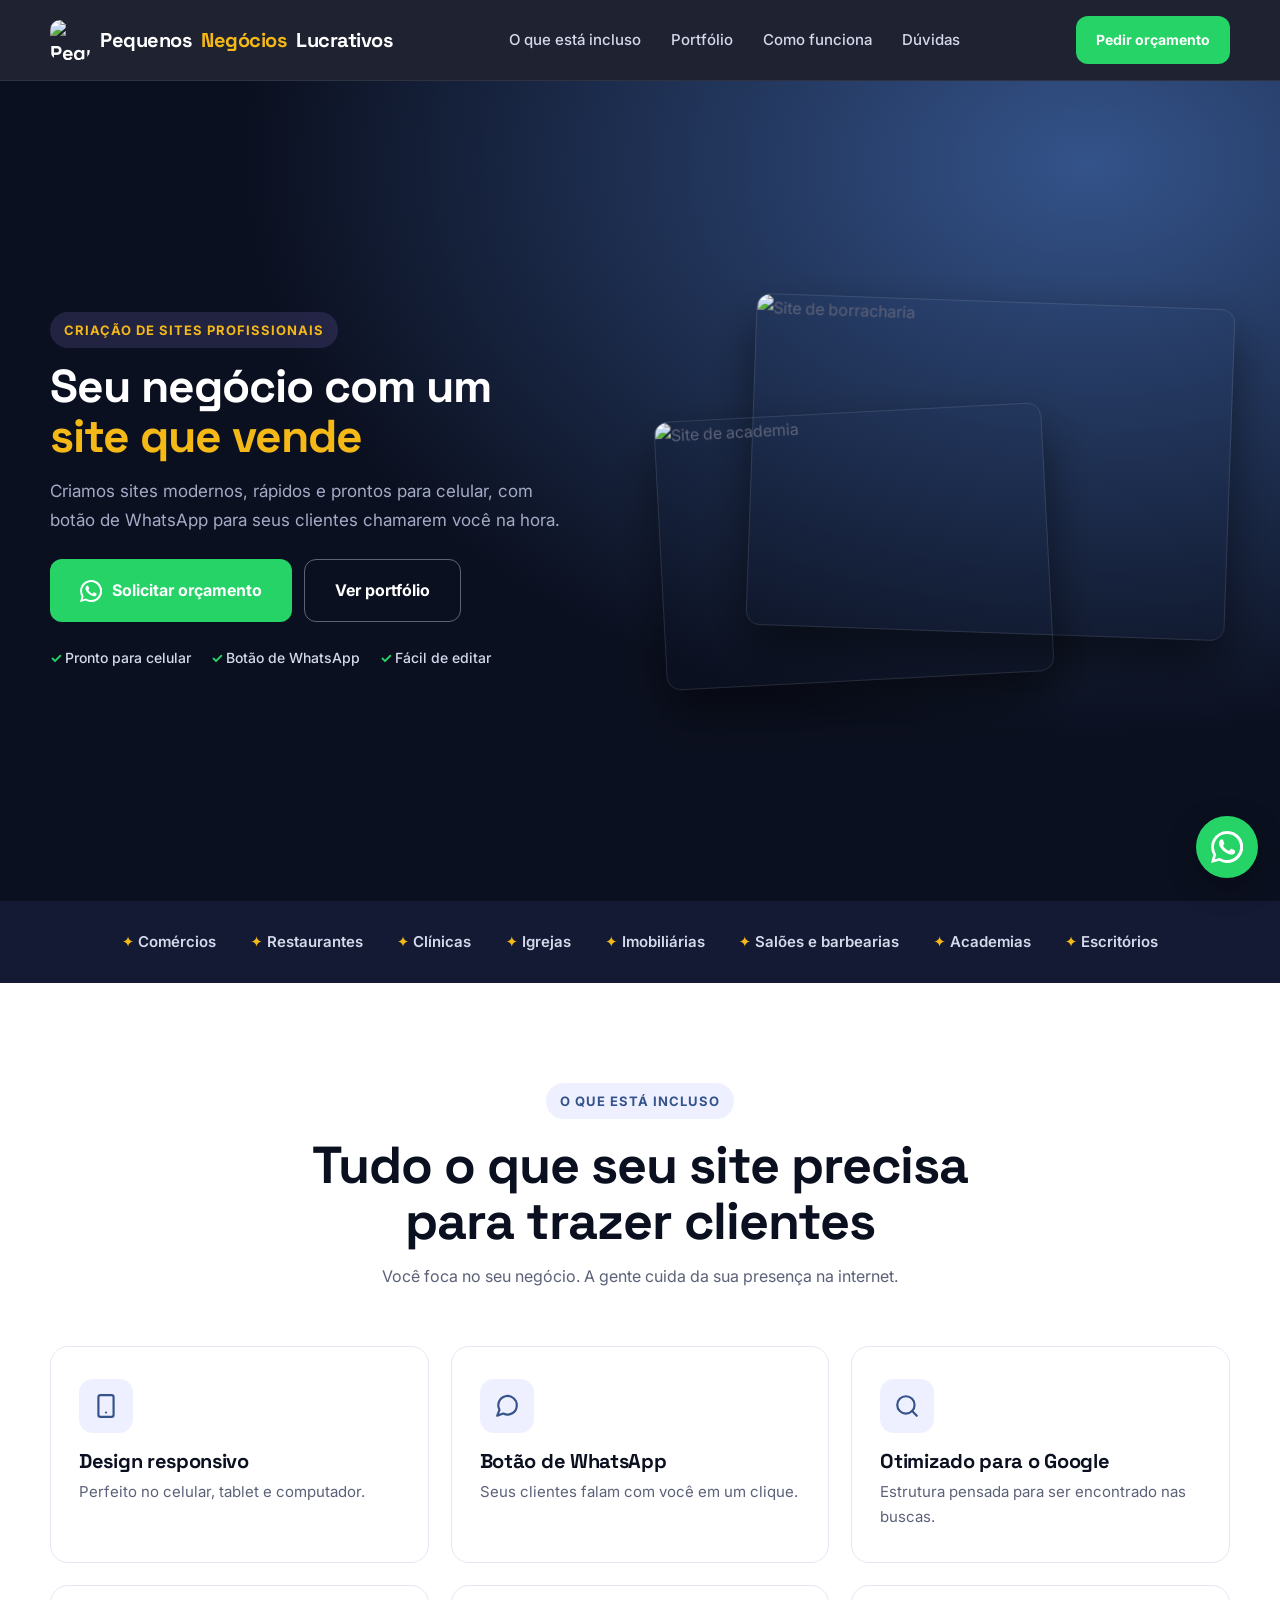
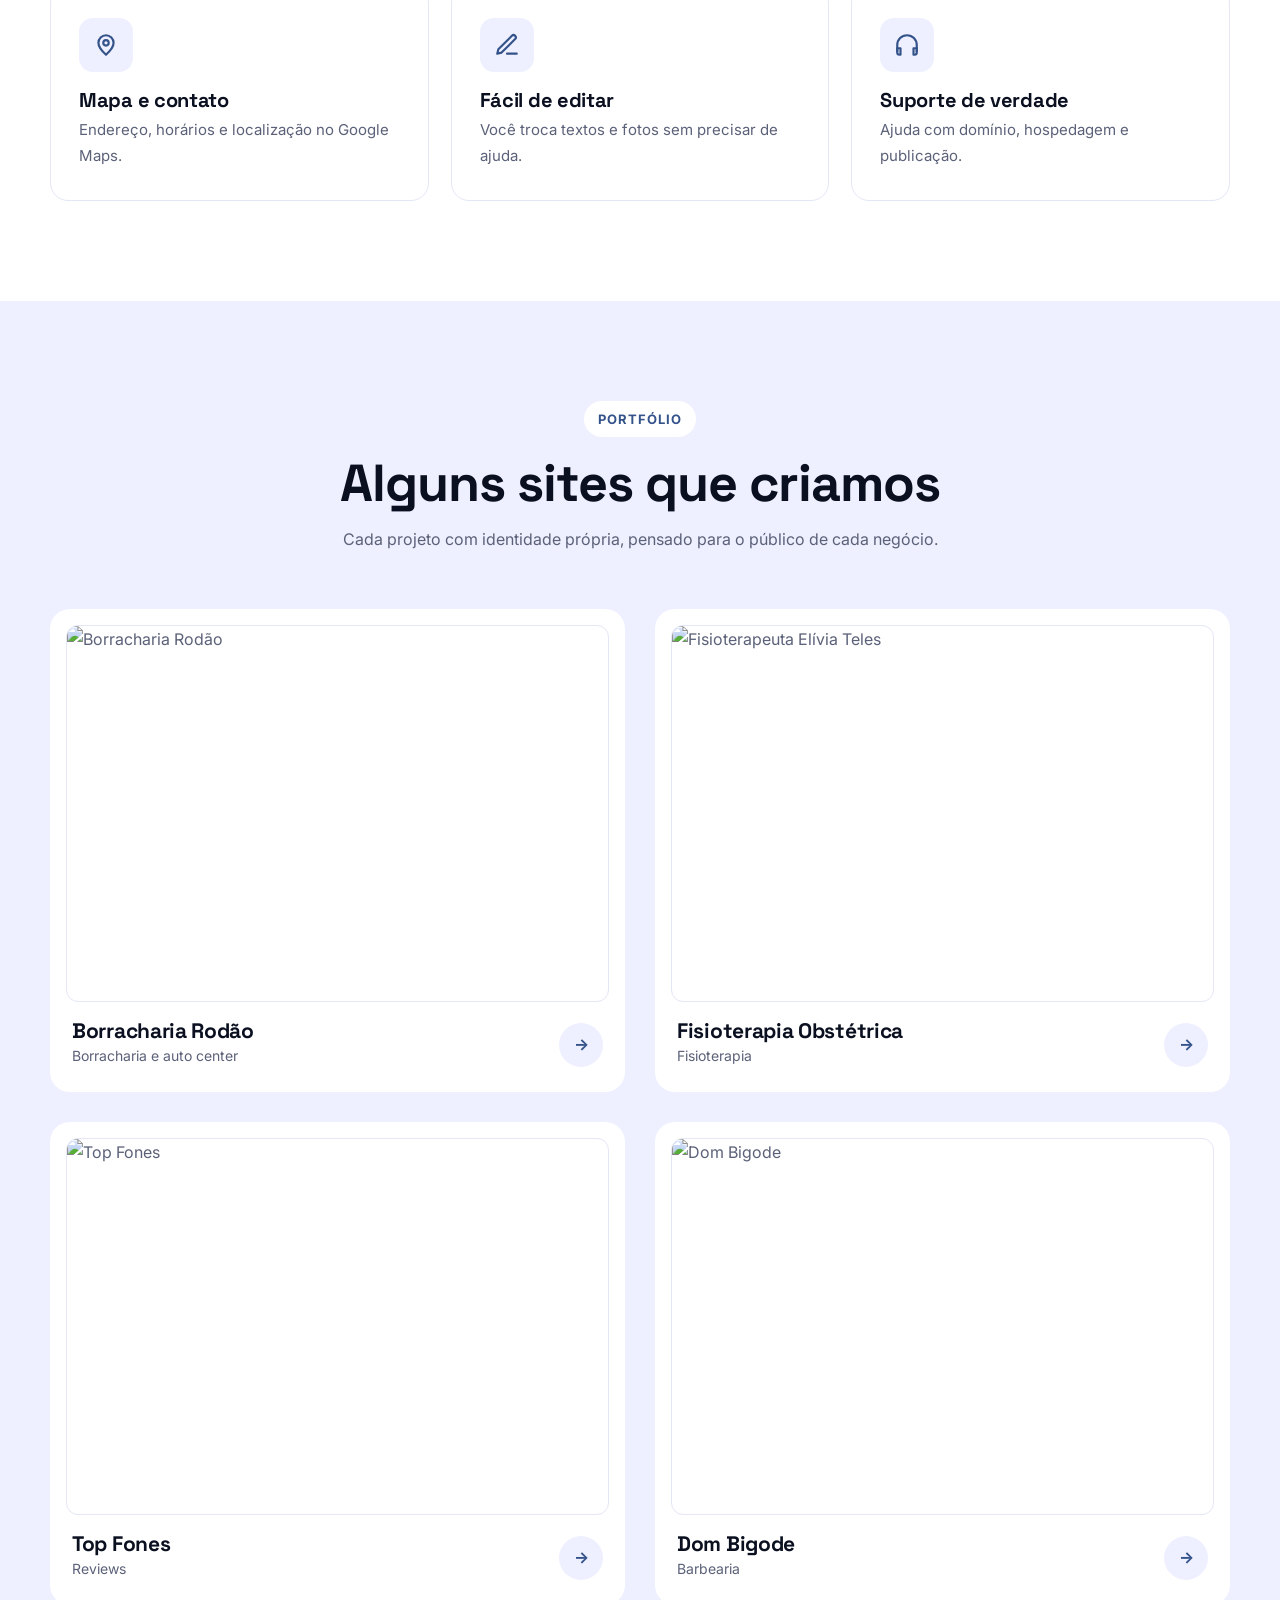
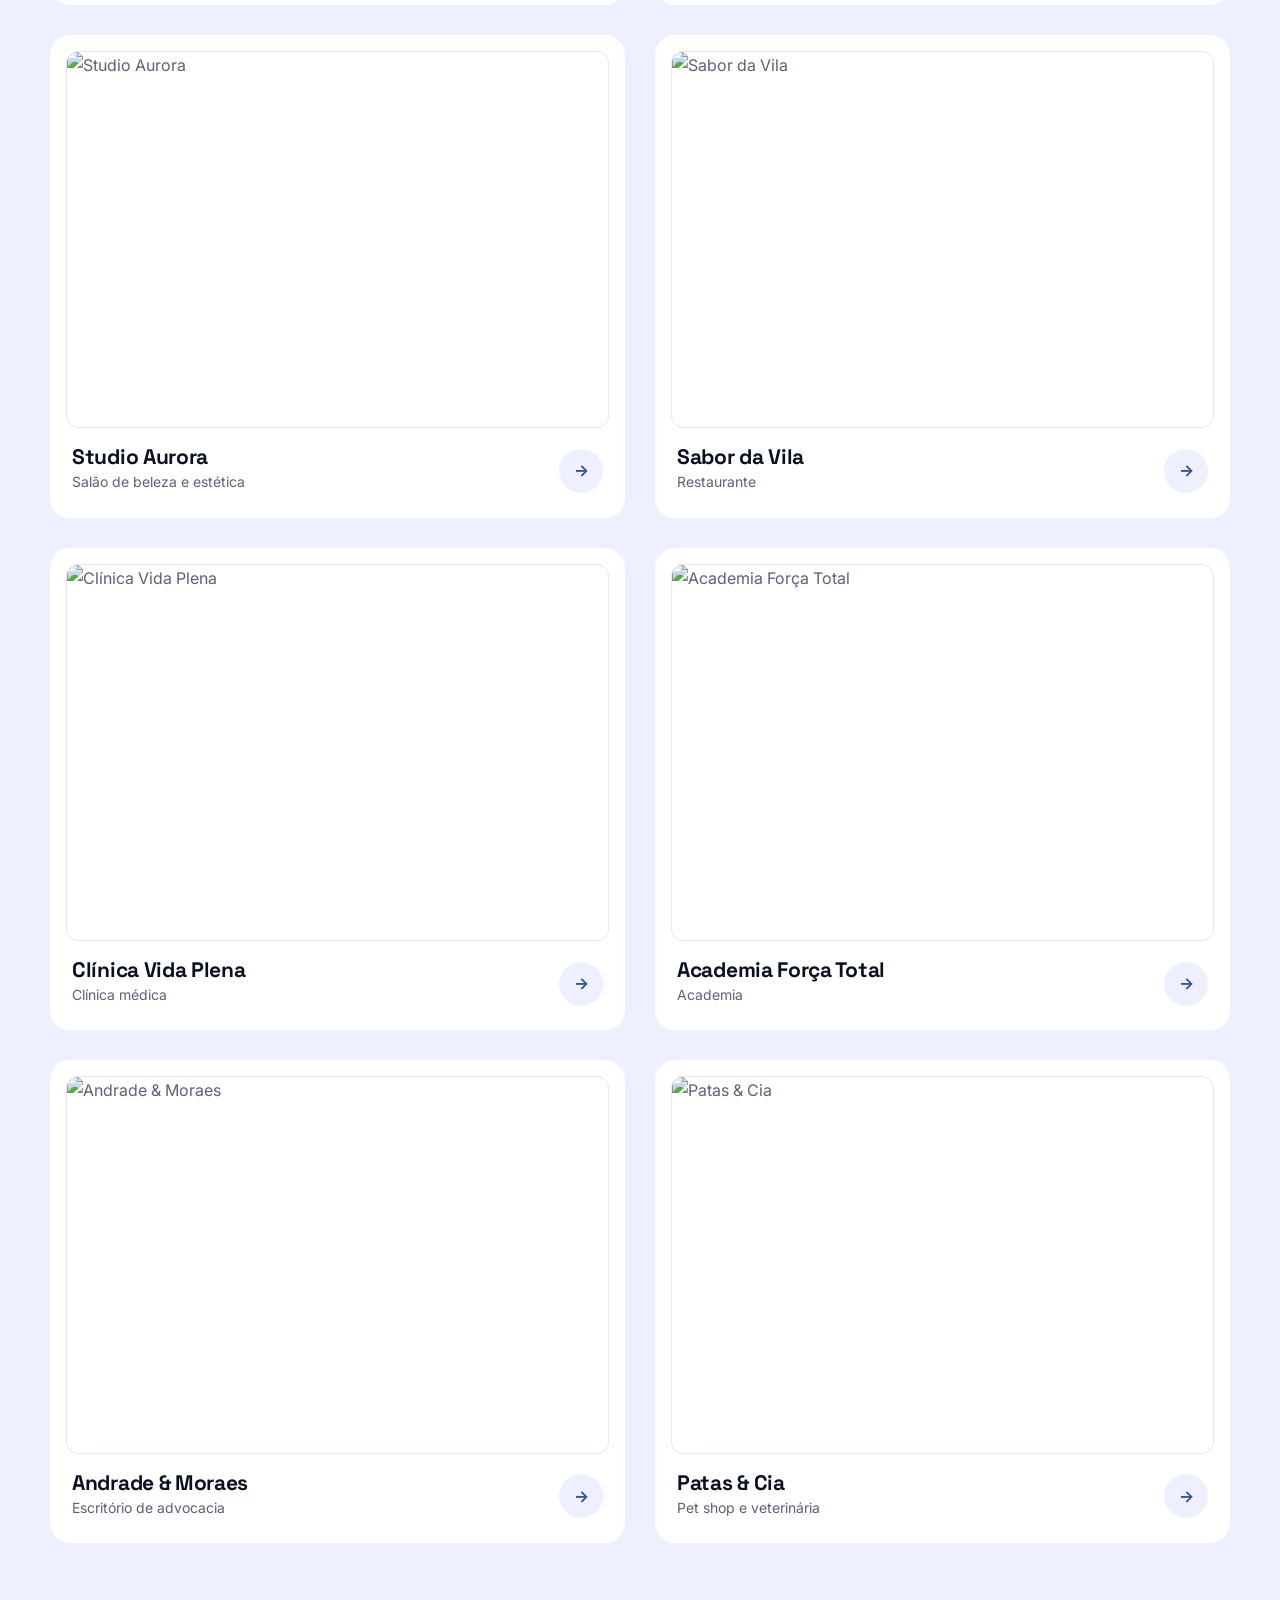
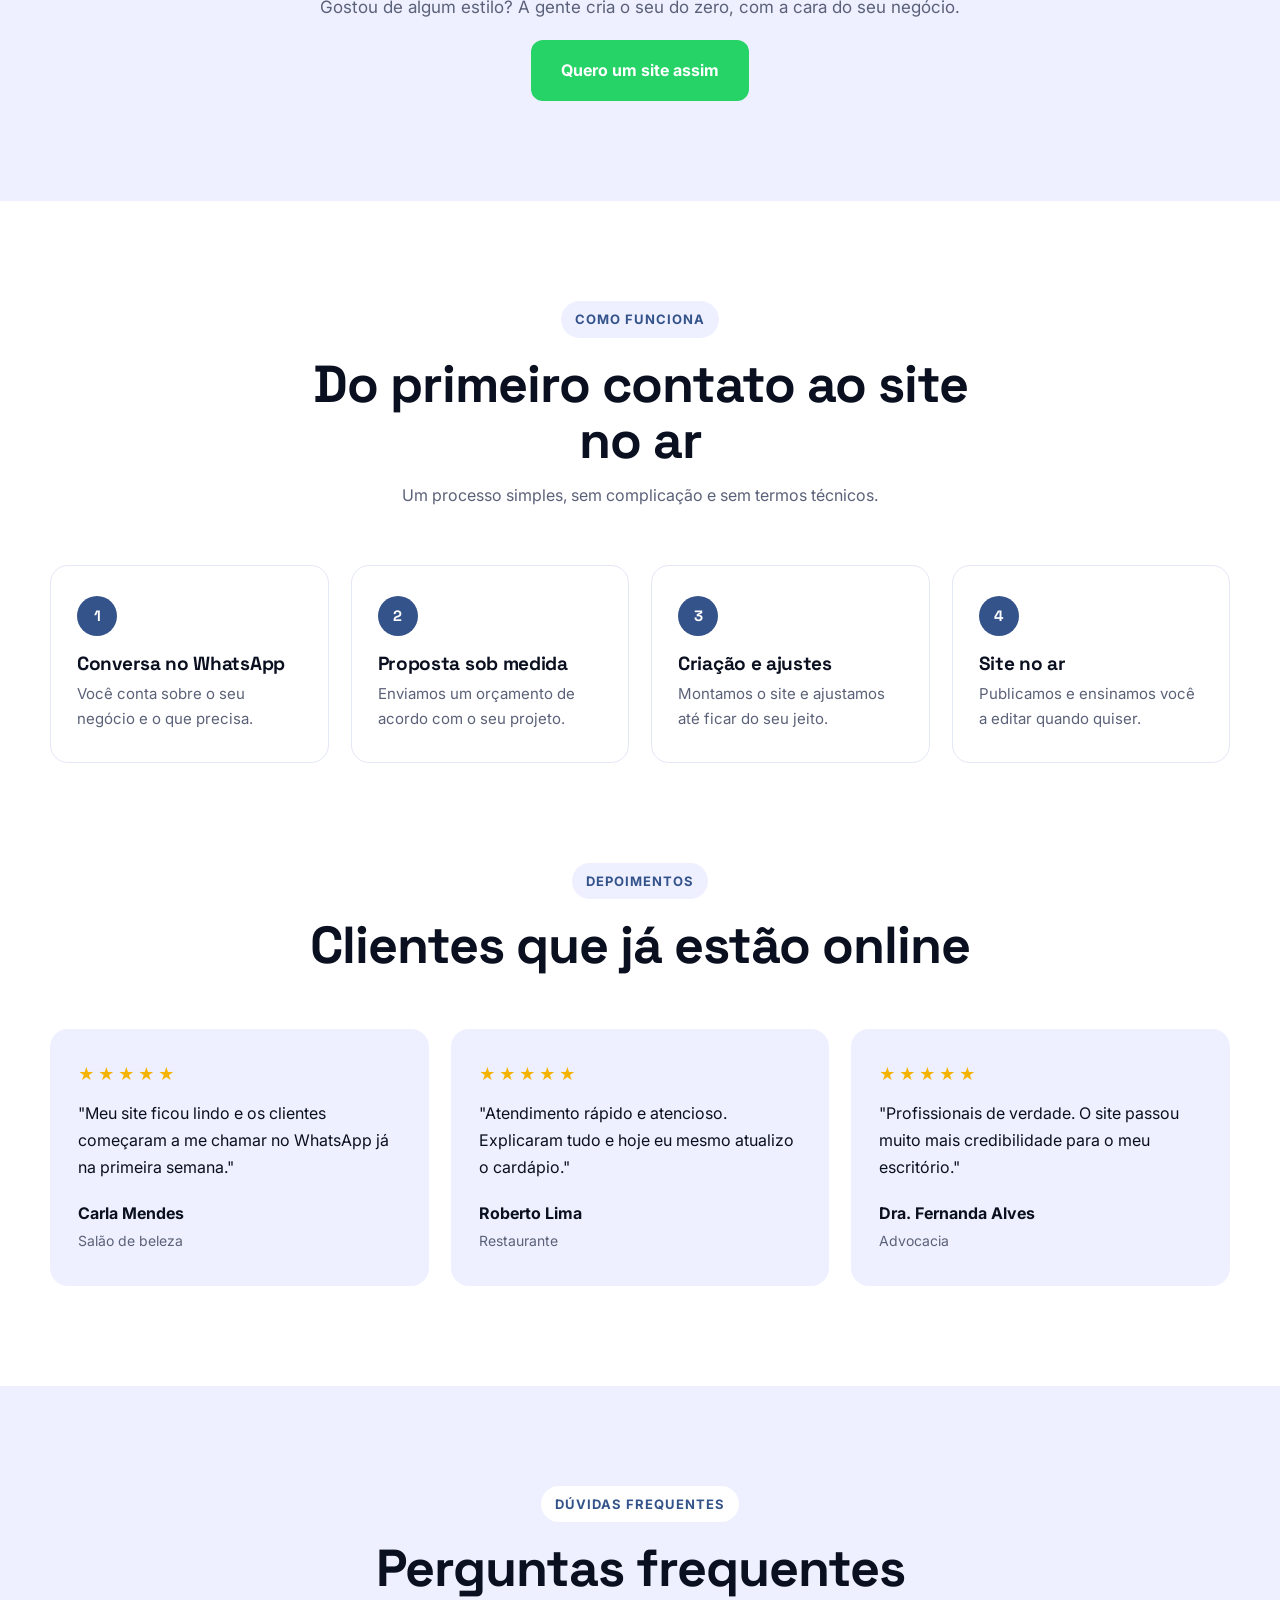
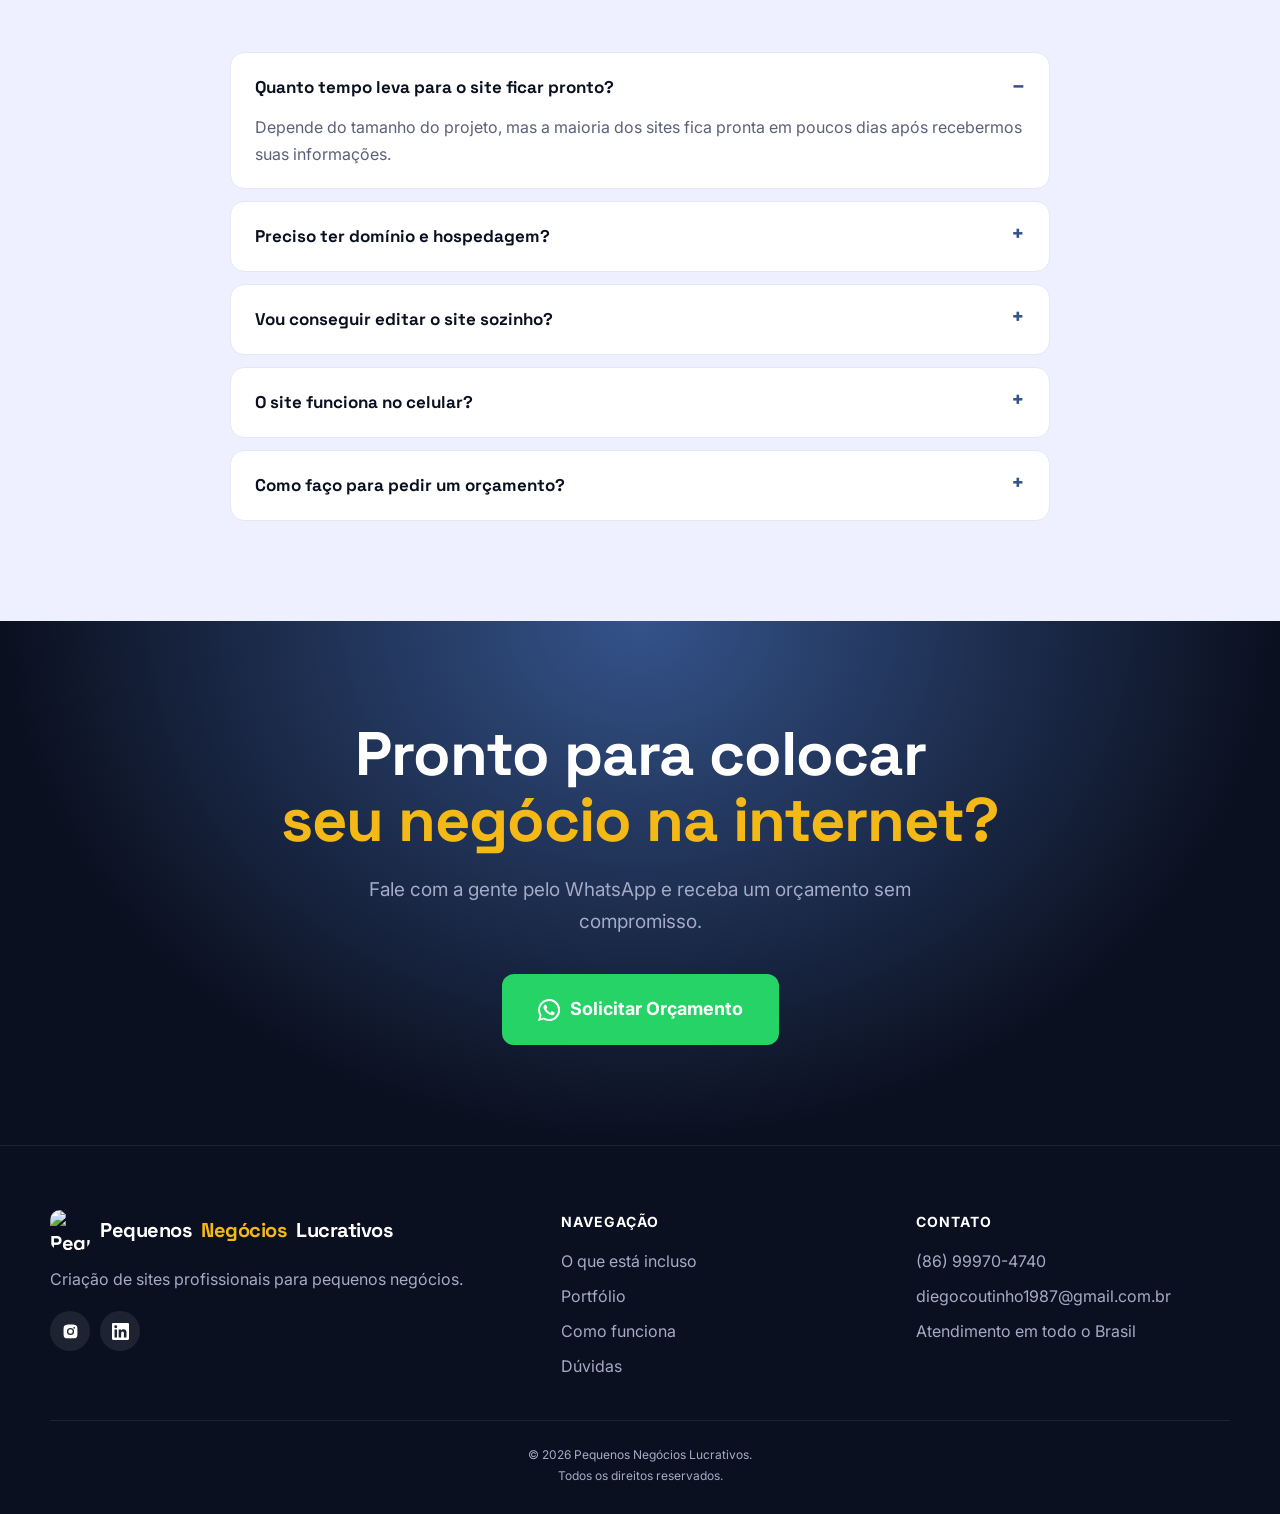
==== index.html @ a37e4705 "Add files via upload" ====
<!doctype html>
<html lang="pt-BR">
<head>
<meta charset="utf-8">
<meta name="viewport" content="width=device-width, initial-scale=1">
<title>Pequenos Negócios Lucrativos | Criação de Sites Profissionais</title>
<meta name="description" content="Criação de sites profissionais para pequenos negócios. Sites modernos, responsivos, com botão de WhatsApp e otimizados para o Google. Solicite um orçamento!">

<!-- GOOGLE ANALYTICS DIFERIDO PARA PERFORMAR NO PAGESPEED -->
<script>
  window.dataLayer = window.dataLayer || [];
  function gtag(){dataLayer.push(arguments);}
  
  function loadGA() {
    if (window.gaLoaded) return;
    window.gaLoaded = true;
    var script = document.createElement('script');
    script.async = true;
    script.src = 'https://www.googletagmanager.com/gtag/js?id=G-2PSRQCNZWR';
    document.head.appendChild(script);
    gtag('js', new Date());
    gtag('config', 'G-2PSRQCNZWR');
  }

  ['mousemove', 'scroll', 'touchstart', 'click', 'keydown'].forEach(function(evt) {
    window.addEventListener(evt, loadGA, { once: true, passive: true });
  });
  setTimeout(loadGA, 3500);
</script>

<!-- PRÉ-CARREGAMENTO DA IMAGEM DO LCP -->
<link rel="preload" as="image" href="https://wsrv.nl/?url=https://pequenosnegocioslucrativos.com.br/img/01-borracharia.jpg&w=600&output=webp" fetchpriority="high">

<link rel="preconnect" href="https://fonts.googleapis.com">
<link rel="preconnect" href="https://fonts.gstatic.com" crossorigin>
<link rel="preconnect" href="https://wsrv.nl" crossorigin>

<!-- GOOGLE FONTS ASSÍNCRONO -->
<link rel="preload" href="https://fonts.googleapis.com/css2?family=Inter:wght@400;500;600;700&family=Space+Grotesk:wght@500;700&display=swap" as="style" onload="this.onload=null;this.rel='stylesheet'">
<noscript>
  <link href="https://fonts.googleapis.com/css2?family=Inter:wght@400;500;600;700&family=Space+Grotesk:wght@500;700&display=swap" rel="stylesheet">
</noscript>

<link rel="icon" href="./img/favicon.ico" type="image/x-icon">

<!-- CSS CRÍTICO EMBLUTIDO PARA ELIMINAR O BLOQUEIO DE RENDERIZAÇÃO -->
<style>
  :root{
    --indigo:#34538a;
    --indigo-esc:#1D2E4D;
    --violeta:#F4B817;
    --noite:#0B1020;
    --noite-2:#141A33;
    --lilas:#EEF0FF;
    --branco:#FFFFFF;
    --texto:#5B6178;
    --texto-claro:#A5ABC6;
    --linha:#E4E7F5;
    --wpp:#25D366;
    --wpp-esc:#1EBE5A;
  }
  *{box-sizing:border-box;margin:0;padding:0}
  html{scroll-behavior:smooth}
  body{font-family:Inter,system-ui,sans-serif;background:#fff;color:var(--texto);line-height:1.7}
  img{max-width:100%;height:auto;display:block}
  a{color:inherit;text-decoration:none}
  .container{width:min(1180px,100% - 32px);margin-inline:auto}
  h1,h2,h3,.titulo{font-family:"Space Grotesk",sans-serif;font-weight:700;color:var(--noite);line-height:1.08;letter-spacing:-1px}
  .tag{display:inline-block;font-weight:700;font-size:13px;letter-spacing:1px;text-transform:uppercase;color:var(--indigo);background:var(--lilas);padding:7px 14px;border-radius:999px;margin-bottom:18px}
  .btn{display:inline-flex;align-items:center;gap:10px;padding:17px 30px;border-radius:12px;font-weight:700;font-size:16px;transition:.2s}
  
  .btn-wpp{background:var(--wpp);color:#FFFFFF;font-weight:700;-webkit-font-smoothing:antialiased}
  .btn-wpp:hover{background:var(--wpp-esc)}
  .btn-wpp svg{width:22px;height:22px;fill:#FFFFFF}

  .btn-contorno{border:1.5px solid rgba(255,255,255,.35);color:#fff}
  .btn-contorno:hover{background:#fff;color:var(--noite)}
  .btn-indigo{background:var(--indigo);color:#fff}
  .btn-indigo:hover{background:var(--indigo-esc)}
  section{padding:100px 0;scroll-margin-top:80px}
  .titulo-secao{text-align:center;max-width:720px;margin:0 auto 56px}
  .titulo-secao h2{font-size:clamp(34px,4.6vw,52px);margin-bottom:14px}

  header{position:sticky;top:0;z-index:50;background:rgba(11,16,32,.92);backdrop-filter:blur(10px);border-bottom:1px solid rgba(255,255,255,.08)}
  .topo{display:flex;align-items:center;justify-content:space-between;height:80px;gap:20px}
  .logo{display:flex;align-items:center;gap:10px;font-family:"Space Grotesk",sans-serif;font-weight:700;font-size:20px;color:#fff;letter-spacing:-.5px}
  .logo-img{height:40px;width:40px;border-radius:10px;object-fit:contain}
  .logo span{color:var(--violeta)}
  nav ul{display:flex;gap:30px;list-style:none;font-weight:500;font-size:15px;color:#D5D9EC}
  nav a:hover{color:#fff}
  .topo .btn{padding:12px 20px;font-size:14px}

  /* HERO DESKTOP */
  .hero{
    background:radial-gradient(ellipse at 85% 10%,#34538a 0%,var(--noite) 55%);
    min-height: calc(100vh - 80px);
    display: flex;
    align-items: center;
    padding: 40px 0;
    overflow: hidden;
  }
  .hero .container.grade{
    display:grid;
    grid-template-columns:1fr 1fr;
    gap:40px;
    align-items:center;
    width: min(1180px, 100% - 32px);
    margin-inline: auto;
  }
  .hero .tag{background:rgba(167,139,250,.15);color:var(--violeta);margin-bottom:14px}
  .hero h1,.hero .titulo{display:block;color:#fff;font-size:clamp(29px,3.6vw,51px)}
  .hero .titulo.destaque{color:var(--violeta)}
  .hero p{color:var(--texto-claro);font-size:17px;max-width:520px;margin:16px 0 24px}
  .hero-botoes{display:flex;flex-wrap:wrap;gap:12px}
  .checks{display:flex;flex-wrap:wrap;gap:8px 20px;margin-top:24px;color:#D5D9EC;font-weight:500;font-size:14px}
  .checks span::before{content:"✓  ";color:var(--wpp);font-weight:700}
  
  .vitrine{position:relative;height:380px;width:100%}
  .vitrine img{position:absolute;border-radius:14px;box-shadow:0 25px 50px rgba(0,0,0,.5);border:1px solid rgba(255,255,255,.1);object-fit:cover;will-change:transform}
  .vitrine .v1{width:84%;right:0;top:0;transform:rotate(2deg)}
  .vitrine .v2{width:68%;left:0;bottom:0;transform:rotate(-3deg)}

  .nichos{background:var(--noite-2);padding:28px 0}
  .nichos ul{list-style:none;display:flex;flex-wrap:wrap;justify-content:center;gap:10px 34px;color:#D5D9EC;font-weight:600;font-size:15px}
  .nichos li::before{content:"✦  ";color:var(--violeta)}

  .grade-inc{display:grid;grid-template-columns:repeat(3,1fr);gap:22px}
  .inc{border:1px solid var(--linha);border-radius:18px;padding:32px 28px;transition:.25s}
  .inc:hover{border-color:var(--indigo);box-shadow:0 18px 40px rgba(79,70,229,.1)}
  .inc .ic{width:54px;height:54px;border-radius:14px;background:var(--lilas);display:grid;place-items:center;margin-bottom:18px}
  .inc svg{width:26px;height:26px;stroke:var(--indigo);fill:none;stroke-width:2;stroke-linecap:round;stroke-linejoin:round}
  .inc h3{font-size:20px;letter-spacing:-.3px;margin-bottom:6px}
  .inc p{font-size:15px}

  .portfolio{background:var(--lilas)}
  .grade-port{display:grid;grid-template-columns:repeat(2,1fr);gap:30px}
  .projeto{background:#fff;border-radius:20px;padding:16px;transition:.25s}
  .projeto:hover{transform:translateY(-6px);box-shadow:0 24px 50px rgba(11,16,32,.12)}
  .projeto img{width:100%;aspect-ratio:1440/1000;object-fit:cover;object-position:top;border-radius:12px;border:1px solid var(--linha)}
  .projeto-info{display:flex;justify-content:space-between;align-items:center;gap:16px;padding:18px 6px 6px}
  .projeto h3{font-size:21px;letter-spacing:-.3px}
  .projeto .nicho{font-size:14px}
  .seta{flex:none;width:44px;height:44px;border-radius:50%;background:var(--lilas);display:grid;place-items:center;color:var(--indigo);font-weight:700}
  .centro{text-align:center;margin-top:50px}
  .centro p{margin-bottom:18px;font-size:17px}

  .grade-passos{display:grid;grid-template-columns:repeat(4,1fr);gap:22px}
  .passo{position:relative;padding:30px 26px;border-radius:18px;background:#fff;border:1px solid var(--linha)}
  .passo .num{font-family:"Space Grotesk",sans-serif;font-weight:700;font-size:15px;color:#fff;background:var(--indigo);width:40px;height:40px;border-radius:50%;display:grid;place-items:center;margin-bottom:18px}
  .passo h3{font-size:19px;margin-bottom:6px;letter-spacing:-.3px}
  .passo p{font-size:15px}

  .grade-depo{display:grid;grid-template-columns:repeat(3,1fr);gap:22px}
  .depo{background:var(--lilas);border-radius:18px;padding:32px 28px}
  .estrelas{color:#F5B301;letter-spacing:3px;margin-bottom:12px}
  .depo p{color:var(--noite);margin-bottom:18px}
  .depo strong{display:block;color:var(--noite)}
  .depo small{font-size:14px}

  .faq{background:var(--lilas)}
  .faq-lista{max-width:820px;margin:auto;display:grid;gap:12px}
  details{background:#fff;border-radius:14px;padding:20px 24px;border:1px solid var(--linha)}
  summary{font-family:"Space Grotesk",sans-serif;font-weight:700;color:var(--noite);cursor:pointer;list-style:none;display:flex;justify-content:space-between;gap:16px;font-size:17px}
  summary::after{content:"+";color:var(--indigo);font-size:22px;line-height:1}
  details[open] summary::after{content:"–"}
  details p{margin-top:12px}

  .cta{background:radial-gradient(ellipse at 50% 0%,#34538a 0%,var(--noite) 70%);text-align:center}
  .cta h2{color:#fff;font-size:clamp(34px,4.8vw,64px);max-width:860px;margin:0 auto}
  .cta .titulo{color:var(--violeta);font-size:clamp(34px,4.8vw,64px);margin-bottom:20px}
  .cta p{color:var(--texto-claro);font-size:19px;max-width:580px;margin:0 auto 36px}
  .cta .btn{font-size:18px;padding:20px 36px}

  footer{background:var(--noite);color:var(--texto-claro);padding:64px 0 28px;border-top:1px solid rgba(255,255,255,.08)}
  .rodape{display:grid;grid-template-columns:1.5fr 1fr 1fr;gap:40px;margin-bottom:40px}
  footer .footer-title{color:#fff;font-size:14px;font-weight:700;letter-spacing:1px;text-transform:uppercase;margin-bottom:14px}
  footer ul{list-style:none;display:grid;gap:8px}
  footer a:hover{color:#fff}
  .sociais{display:flex;gap:10px;margin-top:18px}
  .sociais a{width:40px;height:40px;border-radius:50%;background:rgba(255,255,255,.08);display:grid;place-items:center}
  .sociais a:hover{background:var(--indigo)}
  .sociais svg{width:17px;height:17px;fill:#fff}
  .copy{border-top:1px solid rgba(255,255,255,.08);padding-top:24px;text-align:center;font-size:12px}
  .wpp-flutuante{position:fixed;right:22px;bottom:22px;width:62px;height:62px;border-radius:50%;background:var(--wpp);display:grid;place-items:center;box-shadow:0 10px 30px rgba(0,0,0,.3);z-index:60}
  .wpp-flutuante svg{width:32px;height:32px;fill:#FFFFFF}

  /* MEDIA QUERIES */
  @media (max-width:960px){
    nav{display:none}
    .grade-inc,.grade-depo,.grade-passos{grid-template-columns:1fr 1fr}
    .rodape{grid-template-columns:1fr 1fr}
  }

  @media (max-width:768px){
    section{padding:50px 0}
    .topo .btn{display:none}
    
    .hero{
      min-height: auto !important;
      padding: 40px 0 60px !important;
      display: block !important;
    }
    .hero .container.grade{
      display: flex !important;
      flex-direction: column !important;
      gap: 30px !important;
      width: 100% !important;
      align-items: center !important;
      text-align: center !important;
    }
    .hero .tag{
      margin-inline: auto !important;
    }
    .hero h1, .hero .titulo{
      font-size: 25.6px !important; 
      letter-spacing:-0.5px;
      text-align: center !important;
    }
    .hero p{
      font-size:15px; 
      margin:14px auto 20px !important;
      text-align: center !important;
    }
    .hero-botoes{
      flex-direction:column; 
      width:100%;
      align-items: center !important;
    }
    .hero-botoes .btn{width:100%; justify-content:center}
    
    .checks{
      justify-content: center !important;
      text-align: center !important;
    }
    
    .vitrine{
      position: relative !important;
      display: block !important;
      width: 100% !important;
      height: 260px !important;
      margin-top: 20px !important;
    }
    .vitrine .v1{width:80% !important; right:0 !important; top:0 !important;}
    .vitrine .v2{width:65% !important; left:0 !important; bottom:0 !important;}

    .grade-inc,.grade-depo,.grade-passos,.grade-port,.rodape{grid-template-columns:1fr}
    .titulo-secao h2{font-size:28px}
    .cta h2, .cta .titulo{font-size:30px}
    .wpp-flutuante{width:54px;height:54px;right:16px;bottom:16px}
    .wpp-flutuante svg{width:28px;height:28px}
  }
</style>

<!-- CARREGAMENTO ASSÍNCRONO DO RESTANTE DO CSS PARA O PAGESPEED NÃO BLOQUEAR -->
<link rel="preload" href="style.css" as="style" onload="this.onload=null;this.rel='stylesheet'">
<noscript><link rel="stylesheet" href="style.css"></noscript>
</head>
<body>

<header>
  <div class="container topo">
    <a href="#" class="logo">
      <img src="https://wsrv.nl/?url=https://pequenosnegocioslucrativos.com.br/img/pequenos-negocios-lucrativos-perfil.png&w=100&output=webp" alt="Pequenos Negócios Lucrativos" class="logo-img" width="40" height="40" fetchpriority="high">
      Pequenos<span>Negócios</span>Lucrativos
    </a>
    <nav>
      <ul>
        <li><a href="#servicos">O que está incluso</a></li>
        <li><a href="#portfolio">Portfólio</a></li>
        <li><a href="#como-funciona">Como funciona</a></li>
        <li><a href="#faq">Dúvidas</a></li>
      </ul>
    </nav>
    <a href="#orcamento" class="btn btn-wpp">Pedir orçamento</a>
  </div>
</header>

<main>
  <section class="hero">
    <div class="container grade">
      <div>
        <span class="tag">Criação de sites profissionais</span>
        <h1>Seu negócio com um</h1>
        <div class="titulo destaque">site que vende</div>
        <p>Criamos sites modernos, rápidos e prontos para celular, com botão de WhatsApp para seus clientes chamarem você na hora.</p>
        <div class="hero-botoes">
          <a href="#orcamento" class="btn btn-wpp"><svg viewBox="0 0 24 24"><path d="M17.5 14.4c-.3-.1-1.8-.9-2-1-.3-.1-.5-.1-.7.1-.2.3-.8 1-.9 1.2-.2.2-.3.2-.6.1-.3-.1-1.3-.5-2.4-1.5-.9-.8-1.5-1.8-1.7-2.1-.2-.3 0-.5.1-.6l.4-.5c.2-.2.2-.3.3-.5.1-.2 0-.4 0-.5l-.9-2.2c-.2-.6-.5-.5-.7-.5h-.6c-.2 0-.5.1-.8.4-.3.3-1 1-1 2.5s1.1 2.9 1.2 3.1c.1.2 2.1 3.2 5.1 4.5 2.5 1 3 .8 3.6.8.6-.1 1.8-.7 2-1.4.2-.7.2-1.3.2-1.4-.1-.2-.3-.3-.6-.4zM12 21.8c-1.8 0-3.5-.5-5-1.4l-.4-.2-3.7 1 1-3.6-.2-.4A9.8 9.8 0 1 1 12 21.8zM12 0a12 12 0 0 0-10.3 18L0 24l6.2-1.6A12 12 0 1 0 12 0z"/></svg>Solicitar orçamento</a>
          <a href="#portfolio" class="btn btn-contorno">Ver portfólio</a>
        </div>
        <div class="checks"><span>Pronto para celular</span><span>Botão de WhatsApp</span><span>Fácil de editar</span></div>
      </div>
      <div class="vitrine">
        <img class="v1" src="https://wsrv.nl/?url=https://pequenosnegocioslucrativos.com.br/img/01-borracharia.jpg&w=600&output=webp" alt="Site de borracharia" width="606" height="420" fetchpriority="high" decoding="async">
        <img class="v2" src="https://wsrv.nl/?url=https://pequenosnegocioslucrativos.com.br/img/08-academia.jpg&w=600&output=webp" alt="Site de academia" width="606" height="420" loading="lazy" decoding="async">
      </div>
    </div>
  </section>

  <div class="nichos">
    <div class="container">
      <ul><li>Comércios</li><li>Restaurantes</li><li>Clínicas</li><li>Igrejas</li><li>Imobiliárias</li><li>Salões e barbearias</li><li>Academias</li><li>Escritórios</li></ul>
    </div>
  </div>

  <section id="servicos">
    <div class="container">
      <div class="titulo-secao">
        <span class="tag">O que está incluso</span>
        <h2>Tudo o que seu site precisa para trazer clientes</h2>
        <p>Você foca no seu negócio. A gente cuida da sua presença na internet.</p>
      </div>
      <div class="grade-inc">
        <div class="inc"><div class="ic"><svg viewBox="0 0 24 24"><rect x="5" y="2" width="14" height="20" rx="2"/><path d="M12 18h.01"/></svg></div><h3>Design responsivo</h3><p>Perfeito no celular, tablet e computador.</p></div>
        <div class="inc"><div class="ic"><svg viewBox="0 0 24 24"><path d="M21 11.5a8.4 8.4 0 0 1-12.4 7.4L3 21l2.1-5.6A8.5 8.5 0 1 1 21 11.5z"/></svg></div><h3>Botão de WhatsApp</h3><p>Seus clientes falam com você em um clique.</p></div>
        <div class="inc"><div class="ic"><svg viewBox="0 0 24 24"><circle cx="11" cy="11" r="8"/><path d="M21 21l-4.3-4.3"/></svg></div><h3>Otimizado para o Google</h3><p>Estrutura pensada para ser encontrado nas buscas.</p></div>
        <div class="inc"><div class="ic"><svg viewBox="0 0 24 24"><path d="M12 21s-7-6.2-7-11a7 7 0 0 1 14 0c0 4.8-7 11-7 11z"/><circle cx="12" cy="10" r="2.5"/></svg></div><h3>Mapa e contato</h3><p>Endereço, horários e localização no Google Maps.</p></div>
        <div class="inc"><div class="ic"><svg viewBox="0 0 24 24"><path d="M12 20h9M16.5 3.5a2.1 2.1 0 0 1 3 3L7 19l-4 1 1-4z"/></svg></div><h3>Fácil de editar</h3><p>Você troca textos e fotos sem precisar de ajuda.</p></div>
        <div class="inc"><div class="ic"><svg viewBox="0 0 24 24"><path d="M3 18v-6a9 9 0 0 1 18 0v6"/><path d="M21 19a2 2 0 0 1-2 2h-1v-6h3zM3 19a2 2 0 0 0 2 2h1v-6H3z"/></svg></div><h3>Suporte de verdade</h3><p>Ajuda com domínio, hospedagem e publicação.</p></div>
      </div>
    </div>
  </section>

  <section class="portfolio" id="portfolio">
    <div class="container">
      <div class="titulo-secao">
        <span class="tag" style="background:#fff">Portfólio</span>
        <h2>Alguns sites que criamos</h2>
        <p>Cada projeto com identidade própria, pensado para o público de cada negócio.</p>
      </div>
      <div class="grade-port">
        <a href="#orcamento" class="projeto">
          <img src="https://wsrv.nl/?url=https://pequenosnegocioslucrativos.com.br/img/01-borracharia.jpg&w=600&output=webp" alt="Borracharia Rodão" width="606" height="420" loading="lazy" decoding="async">
          <div class="projeto-info"><div><h3>Borracharia Rodão</h3><span class="nicho">Borracharia e auto center</span></div><span class="seta">→</span></div>
        </a>
        <a href="https://eliviateles.com.br/" class="projeto" target="_blank">
          <img src="https://wsrv.nl/?url=https://pequenosnegocioslucrativos.com.br/img/01-fisioterapeuta.png&w=600&output=webp" alt="Fisioterapeuta Elívia Teles" width="606" height="420" loading="lazy" decoding="async">
          <div class="projeto-info"><div><h3>Fisioterapia Obstétrica</h3><span class="nicho">Fisioterapia</span></div><span class="seta">→</span></div>
        </a>
        <a href="https://topfones.com.br/" class="projeto" target="_blank">
          <img src="https://wsrv.nl/?url=https://pequenosnegocioslucrativos.com.br/img/02-site-de-review.jpg&w=600&output=webp" alt="Top Fones" width="606" height="420" loading="lazy" decoding="async">
          <div class="projeto-info"><div><h3>Top Fones</h3><span class="nicho">Reviews</span></div><span class="seta">→</span></div>
        </a>
        <a href="#orcamento" class="projeto">
          <img src="https://wsrv.nl/?url=https://pequenosnegocioslucrativos.com.br/img/04-barbearia.jpg&w=600&output=webp" alt="Dom Bigode" width="606" height="420" loading="lazy" decoding="async">
          <div class="projeto-info"><div><h3>Dom Bigode</h3><span class="nicho">Barbearia</span></div><span class="seta">→</span></div>
        </a>
        <a href="#orcamento" class="projeto">
          <img src="https://wsrv.nl/?url=https://pequenosnegocioslucrativos.com.br/img/05-salao.jpg&w=600&output=webp" alt="Studio Aurora" width="606" height="420" loading="lazy" decoding="async">
          <div class="projeto-info"><div><h3>Studio Aurora</h3><span class="nicho">Salão de beleza e estética</span></div><span class="seta">→</span></div>
        </a>
        <a href="#orcamento" class="projeto">
          <img src="https://wsrv.nl/?url=https://pequenosnegocioslucrativos.com.br/img/06-restaurante.jpg&w=600&output=webp" alt="Sabor da Vila" width="606" height="420" loading="lazy" decoding="async">
          <div class="projeto-info"><div><h3>Sabor da Vila</h3><span class="nicho">Restaurante</span></div><span class="seta">→</span></div>
        </a>
        <a href="#orcamento" class="projeto">
          <img src="https://wsrv.nl/?url=https://pequenosnegocioslucrativos.com.br/img/07-clinica.jpg&w=600&output=webp" alt="Clínica Vida Plena" width="606" height="420" loading="lazy" decoding="async">
          <div class="projeto-info"><div><h3>Clínica Vida Plena</h3><span class="nicho">Clínica médica</span></div><span class="seta">→</span></div>
        </a>
        <a href="#orcamento" class="projeto">
          <img src="https://wsrv.nl/?url=https://pequenosnegocioslucrativos.com.br/img/08-academia.jpg&w=600&output=webp" alt="Academia Força Total" width="606" height="420" loading="lazy" decoding="async">
          <div class="projeto-info"><div><h3>Academia Força Total</h3><span class="nicho">Academia</span></div><span class="seta">→</span></div>
        </a>
        <a href="#orcamento" class="projeto">
          <img src="https://wsrv.nl/?url=https://pequenosnegocioslucrativos.com.br/img/09-advocacia.jpg&w=600&output=webp" alt="Andrade & Moraes" width="606" height="420" loading="lazy" decoding="async">
          <div class="projeto-info"><div><h3>Andrade & Moraes</h3><span class="nicho">Escritório de advocacia</span></div><span class="seta">→</span></div>
        </a>
        <a href="#orcamento" class="projeto">
          <img src="https://wsrv.nl/?url=https://pequenosnegocioslucrativos.com.br/img/10-petshop.jpg&w=600&output=webp" alt="Patas & Cia" width="606" height="420" loading="lazy" decoding="async">
          <div class="projeto-info"><div><h3>Patas & Cia</h3><span class="nicho">Pet shop e veterinária</span></div><span class="seta">→</span></div>
        </a>
      </div>
      <div class="centro">
        <p>Gostou de algum estilo? A gente cria o seu do zero, com a cara do seu negócio.</p>
        <a href="#orcamento" class="btn btn-wpp">Quero um site assim</a>
      </div>
    </div>
  </section>

  <section id="como-funciona">
    <div class="container">
      <div class="titulo-secao">
        <span class="tag">Como funciona</span>
        <h2>Do primeiro contato ao site no ar</h2>
        <p>Um processo simples, sem complicação e sem termos técnicos.</p>
      </div>
      <div class="grade-passos">
        <div class="passo"><div class="num">1</div><h3>Conversa no WhatsApp</h3><p>Você conta sobre o seu negócio e o que precisa.</p></div>
        <div class="passo"><div class="num">2</div><h3>Proposta sob medida</h3><p>Enviamos um orçamento de acordo com o seu projeto.</p></div>
        <div class="passo"><div class="num">3</div><h3>Criação e ajustes</h3><p>Montamos o site e ajustamos até ficar do seu jeito.</p></div>
        <div class="passo"><div class="num">4</div><h3>Site no ar</h3><p>Publicamos e ensinamos você a editar quando quiser.</p></div>
      </div>
    </div>
  </section>

  <section style="padding-top:0">
    <div class="container">
      <div class="titulo-secao">
        <span class="tag">Depoimentos</span>
        <h2>Clientes que já estão online</h2>
      </div>
      <div class="grade-depo">
        <div class="depo"><div class="estrelas">★★★★★</div><p>"Meu site ficou lindo e os clientes começaram a me chamar no WhatsApp já na primeira semana."</p><strong>Carla Mendes</strong><small>Salão de beleza</small></div>
        <div class="depo"><div class="estrelas">★★★★★</div><p>"Atendimento rápido e atencioso. Explicaram tudo e hoje eu mesmo atualizo o cardápio."</p><strong>Roberto Lima</strong><small>Restaurante</small></div>
        <div class="depo"><div class="estrelas">★★★★★</div><p>"Profissionais de verdade. O site passou muito mais credibilidade para o meu escritório."</p><strong>Dra. Fernanda Alves</strong><small>Advocacia</small></div>
      </div>
    </div>
  </section>

  <section class="faq" id="faq">
    <div class="container">
      <div class="titulo-secao">
        <span class="tag" style="background:#fff">Dúvidas frequentes</span>
        <h2>Perguntas frequentes</h2>
      </div>
      <div class="faq-lista">
        <details open><summary>Quanto tempo leva para o site ficar pronto?</summary><p>Depende do tamanho do projeto, mas a maioria dos sites fica pronta em poucos dias após recebermos suas informações.</p></details>
        <details><summary>Preciso ter domínio e hospedagem?</summary><p>Não se preocupe: ajudamos você a contratar e configurar tudo, do domínio (seunegocio.com.br) à hospedagem.</p></details>
        <details><summary>Vou conseguir editar o site sozinho?</summary><p>Sim! Os sites são feitos no Elementor, com edição visual. Você troca textos, fotos e links sem precisar de programação.</p></details>
        <details><summary>O site funciona no celular?</summary><p>Sim. Todos os sites são responsivos e ficam perfeitos em celulares, tablets e computadores.</p></details>
        <details><summary>Como faço para pedir um orçamento?</summary><p>É só clicar no botão de WhatsApp e contar sobre o seu negócio. Respondemos rapidinho.</p></details>
      </div>
    </div>
  </section>

  <section class="cta" id="orcamento">
    <div class="container">
      <h2>Pronto para colocar</h2>
      <div class="titulo">seu negócio na internet?</div>
      <p>Fale com a gente pelo WhatsApp e receba um orçamento sem compromisso.</p>
      <a href="https://w.app/pequenosnegocioslucrativos" class="btn btn-wpp"><svg viewBox="0 0 24 24"><path d="M17.5 14.4c-.3-.1-1.8-.9-2-1-.3-.1-.5-.1-.7.1-.2.3-.8 1-.9 1.2-.2.2-.3.2-.6.1-.3-.1-1.3-.5-2.4-1.5-.9-.8-1.5-1.8-1.7-2.1-.2-.3 0-.5.1-.6l.4-.5c.2-.2.2-.3.3-.5.1-.2 0-.4 0-.5l-.9-2.2c-.2-.6-.5-.5-.7-.5h-.6c-.2 0-.5.1-.8.4-.3.3-1 1-1 2.5s1.1 2.9 1.2 3.1c.1.2 2.1 3.2 5.1 4.5 2.5 1 3 .8 3.6.8.6-.1 1.8-.7 2-1.4.2-.7.2-1.3.2-1.4-.1-.2-.3-.3-.6-.4zM12 21.8c-1.8 0-3.5-.5-5-1.4l-.4-.2-3.7 1 1-3.6-.2-.4A9.8 9.8 0 1 1 12 21.8zM12 0a12 12 0 0 0-10.3 18L0 24l6.2-1.6A12 12 0 1 0 12 0z"/></svg>Solicitar Orçamento</a>
    </div>
  </section>
</main>

<footer>
  <div class="container">
    <div class="rodape">
      <div>
        <a href="#" class="logo">
          <img src="https://wsrv.nl/?url=https://pequenosnegocioslucrativos.com.br/img/pequenos-negocios-lucrativos-perfil.png&w=100&output=webp" alt="Pequenos Negócios Lucrativos" class="logo-img" width="40" height="40" loading="lazy">
          Pequenos<span>Negócios</span>Lucrativos
        </a>
        <p style="margin-top:16px">Criação de sites profissionais para pequenos negócios.</p>
        <div class="sociais">
          <a href="#" aria-label="Instagram"><svg viewBox="0 0 24 24"><path d="M12 2.2c3.2 0 3.6 0 4.8.1 3.3.1 4.8 1.7 4.9 4.9.1 1.3.1 1.6.1 4.8s0 3.6-.1 4.8c-.1 3.2-1.7 4.8-4.9 4.9-1.3.1-1.6.1-4.8.1s-3.6 0-4.8-.1c-3.3-.1-4.8-1.7-4.9-4.9C2.2 15.6 2.2 15.2 2.2 12s0-3.6.1-4.8C2.4 3.9 3.9 2.4 7.2 2.3 8.4 2.2 8.8 2.2 12 2.2zM12 7a5 5 0 1 0 0 10 5 5 0 0 0 0-10zm0 8.2a3.2 3.2 0 1 1 0-6.4 3.2 3.2 0 0 1 0 6.4zm5.2-9.6a1.2 1.2 0 1 0 0 2.4 1.2 1.2 0 0 0 0-2.4z"/></svg></a>
          <a href="#" aria-label="LinkedIn"><svg viewBox="0 0 24 24"><path d="M20.4 20.5h-3.6v-5.6c0-1.3 0-3-1.8-3s-2.1 1.4-2.1 2.9v5.7H9.4V9h3.4v1.6c.5-.9 1.6-1.8 3.4-1.8 3.6 0 4.3 2.4 4.3 5.5zM5.3 7.4a2.1 2.1 0 1 1 0-4.2 2.1 2.1 0 0 1 0 4.2zM7.1 20.5H3.6V9h3.5zM22.2 0H1.8C.8 0 0 .8 0 1.7v20.6c0 .9.8 1.7 1.8 1.7h20.4c1 0 1.8-.8 1.8-1.7V1.7C24 .8 23.2 0 22.2 0z"/></svg></a>
        </div>
      </div>
      <div><div class="footer-title">Navegação</div><ul><li><a href="#servicos">O que está incluso</a></li><li><a href="#portfolio">Portfólio</a></li><li><a href="#como-funciona">Como funciona</a></li><li><a href="#faq">Dúvidas</a></li></ul></div>
      <div><div class="footer-title">Contato</div><ul><li>(86) 99970-4740</li><li>diegocoutinho1987@gmail.com.br</li><li>Atendimento em todo o Brasil</li></ul></div>
    </div>
    <div class="copy">© 2026 Pequenos Negócios Lucrativos.<br>Todos os direitos reservados.</div>
  </div>
</footer>

<a href="#orcamento" class="wpp-flutuante" aria-label="WhatsApp">
  <svg viewBox="0 0 24 24"><path d="M17.5 14.4c-.3-.1-1.8-.9-2-1-.3-.1-.5-.1-.7.1-.2.3-.8 1-.9 1.2-.2.2-.3.2-.6.1-.3-.1-1.3-.5-2.4-1.5-.9-.8-1.5-1.8-1.7-2.1-.2-.3 0-.5.1-.6l.4-.5c.2-.2.2-.3.3-.5.1-.2 0-.4 0-.5l-.9-2.2c-.2-.6-.5-.5-.7-.5h-.6c-.2 0-.5.1-.8.4-.3.3-1 1-1 2.5s1.1 2.9 1.2 3.1c.1.2 2.1 3.2 5.1 4.5 2.5 1 3 .8 3.6.8.6-.1 1.8-.7 2-1.4.2-.7.2-1.3.2-1.4-.1-.2-.3-.3-.6-.4zM12 21.8c-1.8 0-3.5-.5-5-1.4l-.4-.2-3.7 1 1-3.6-.2-.4A9.8 9.8 0 1 1 12 21.8zM12 0a12 12 0 0 0-10.3 18L0 24l6.2-1.6A12 12 0 1 0 12 0z"/></svg>
</a>

</body>
</html>
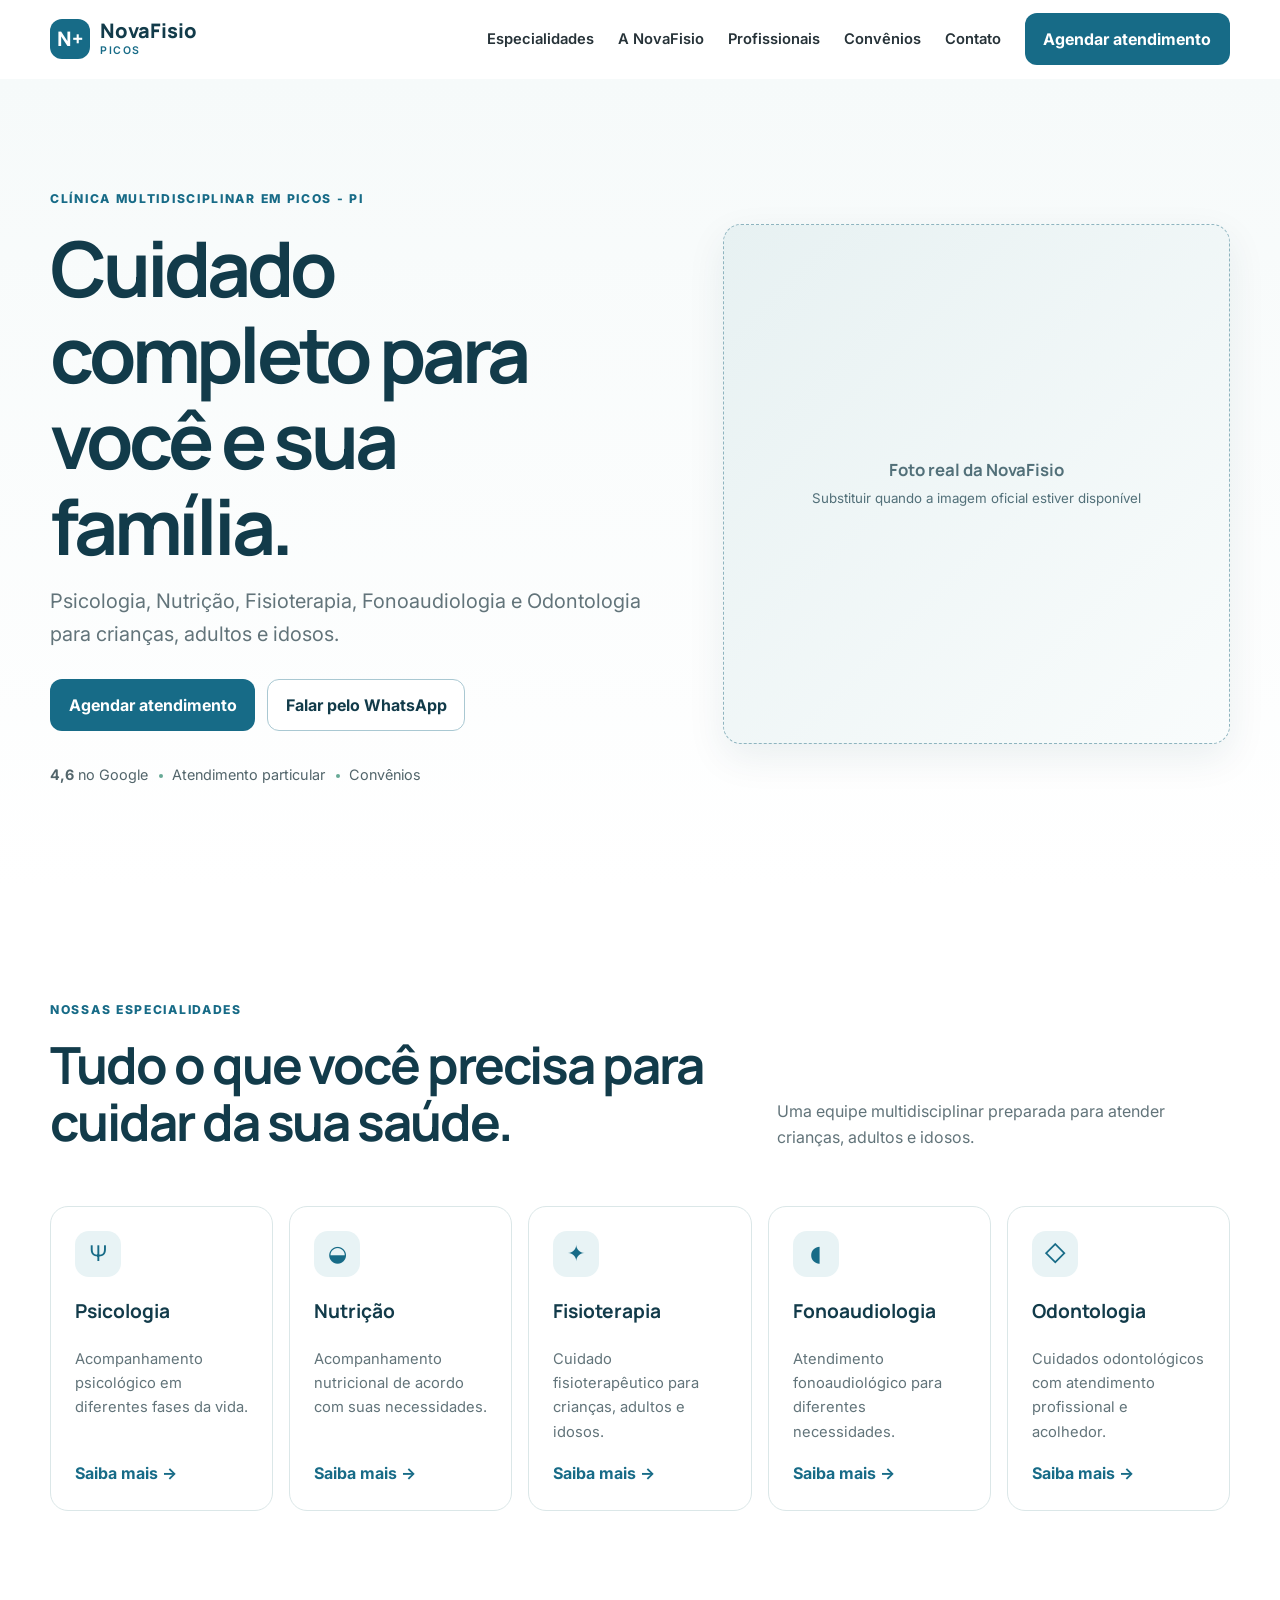
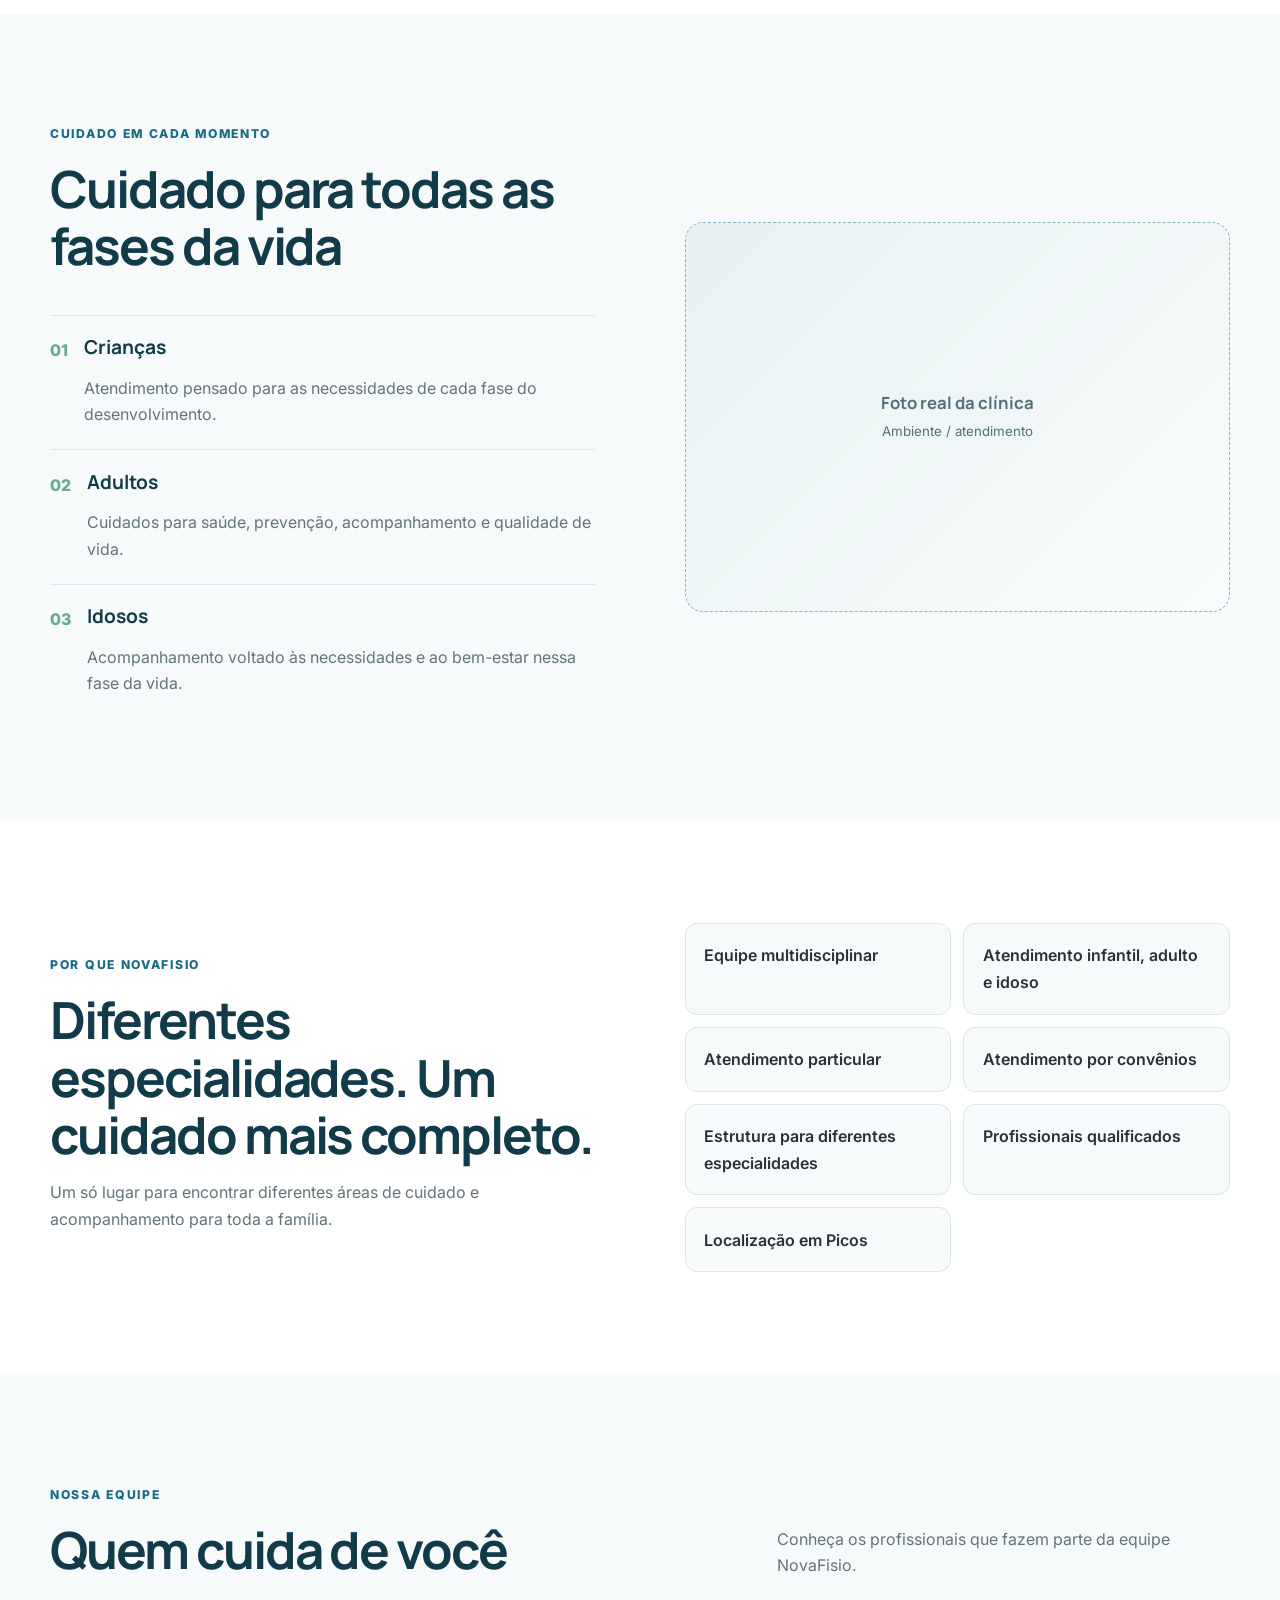
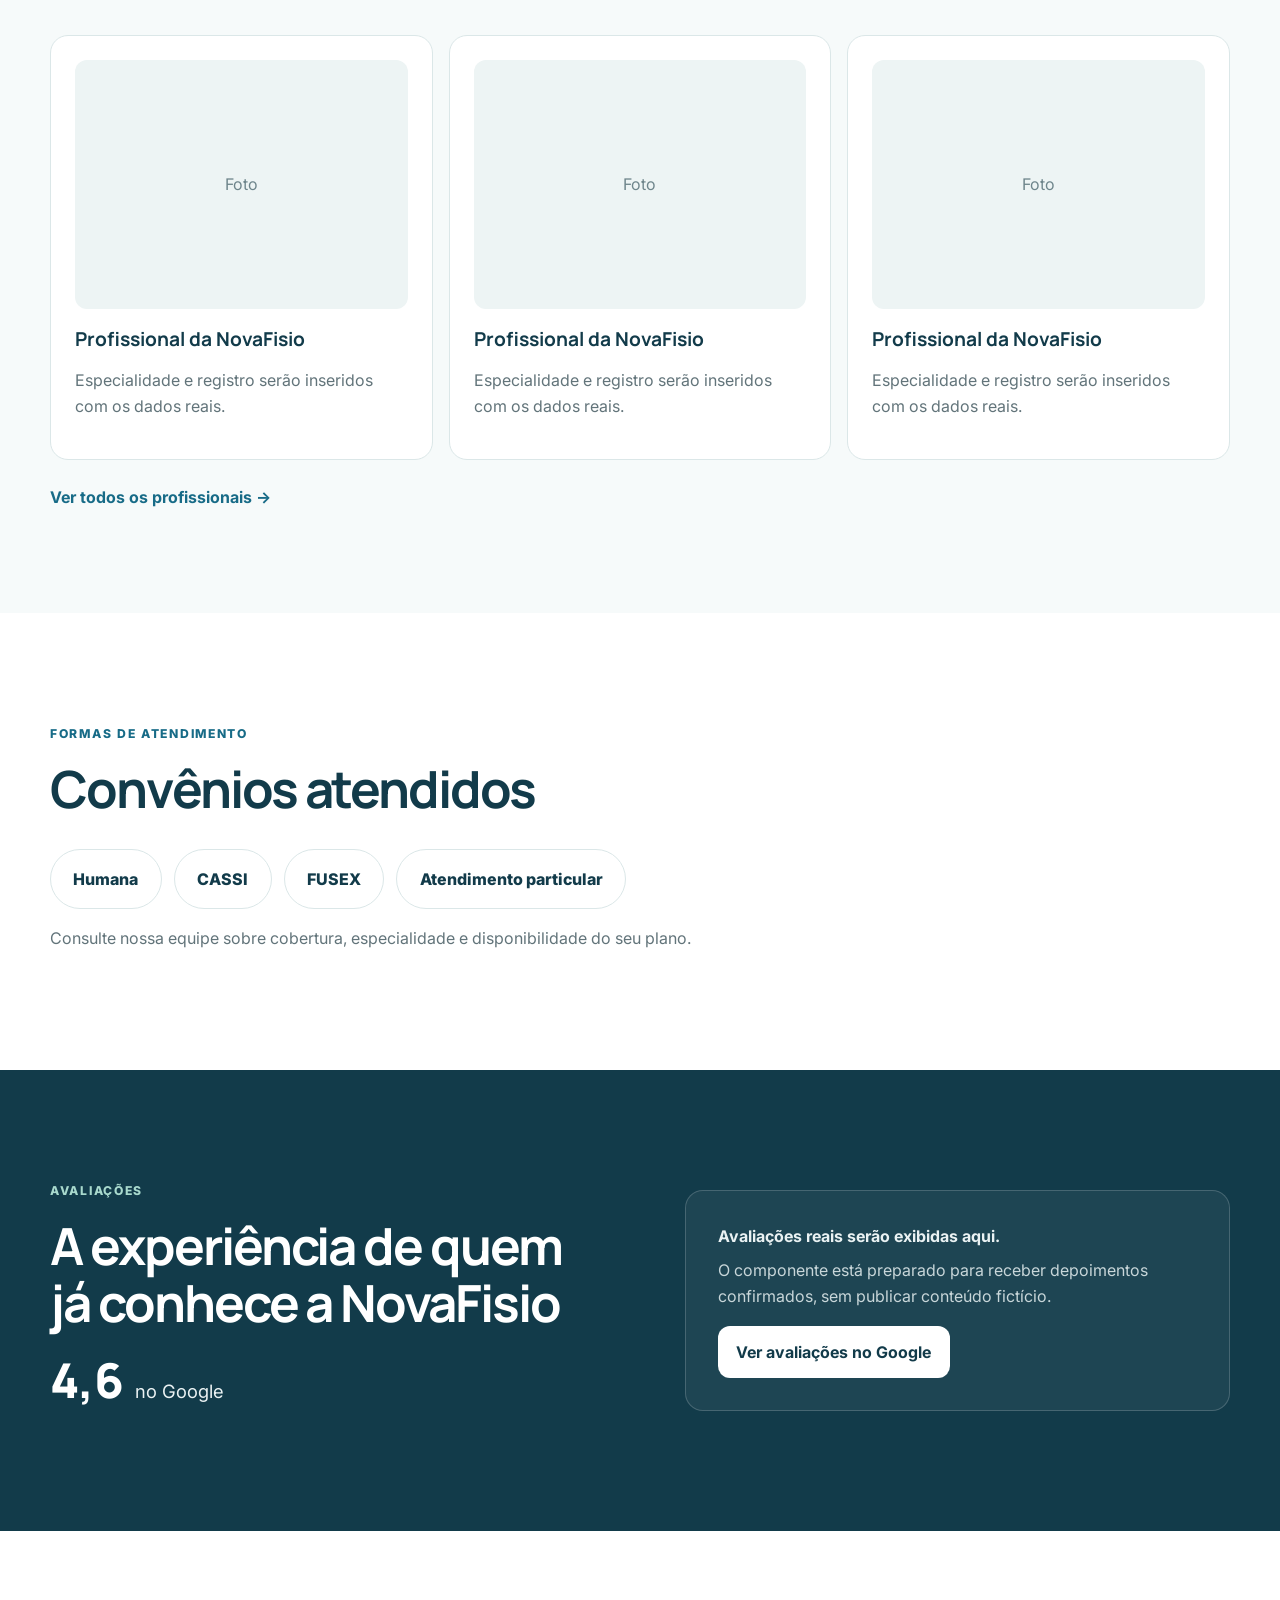
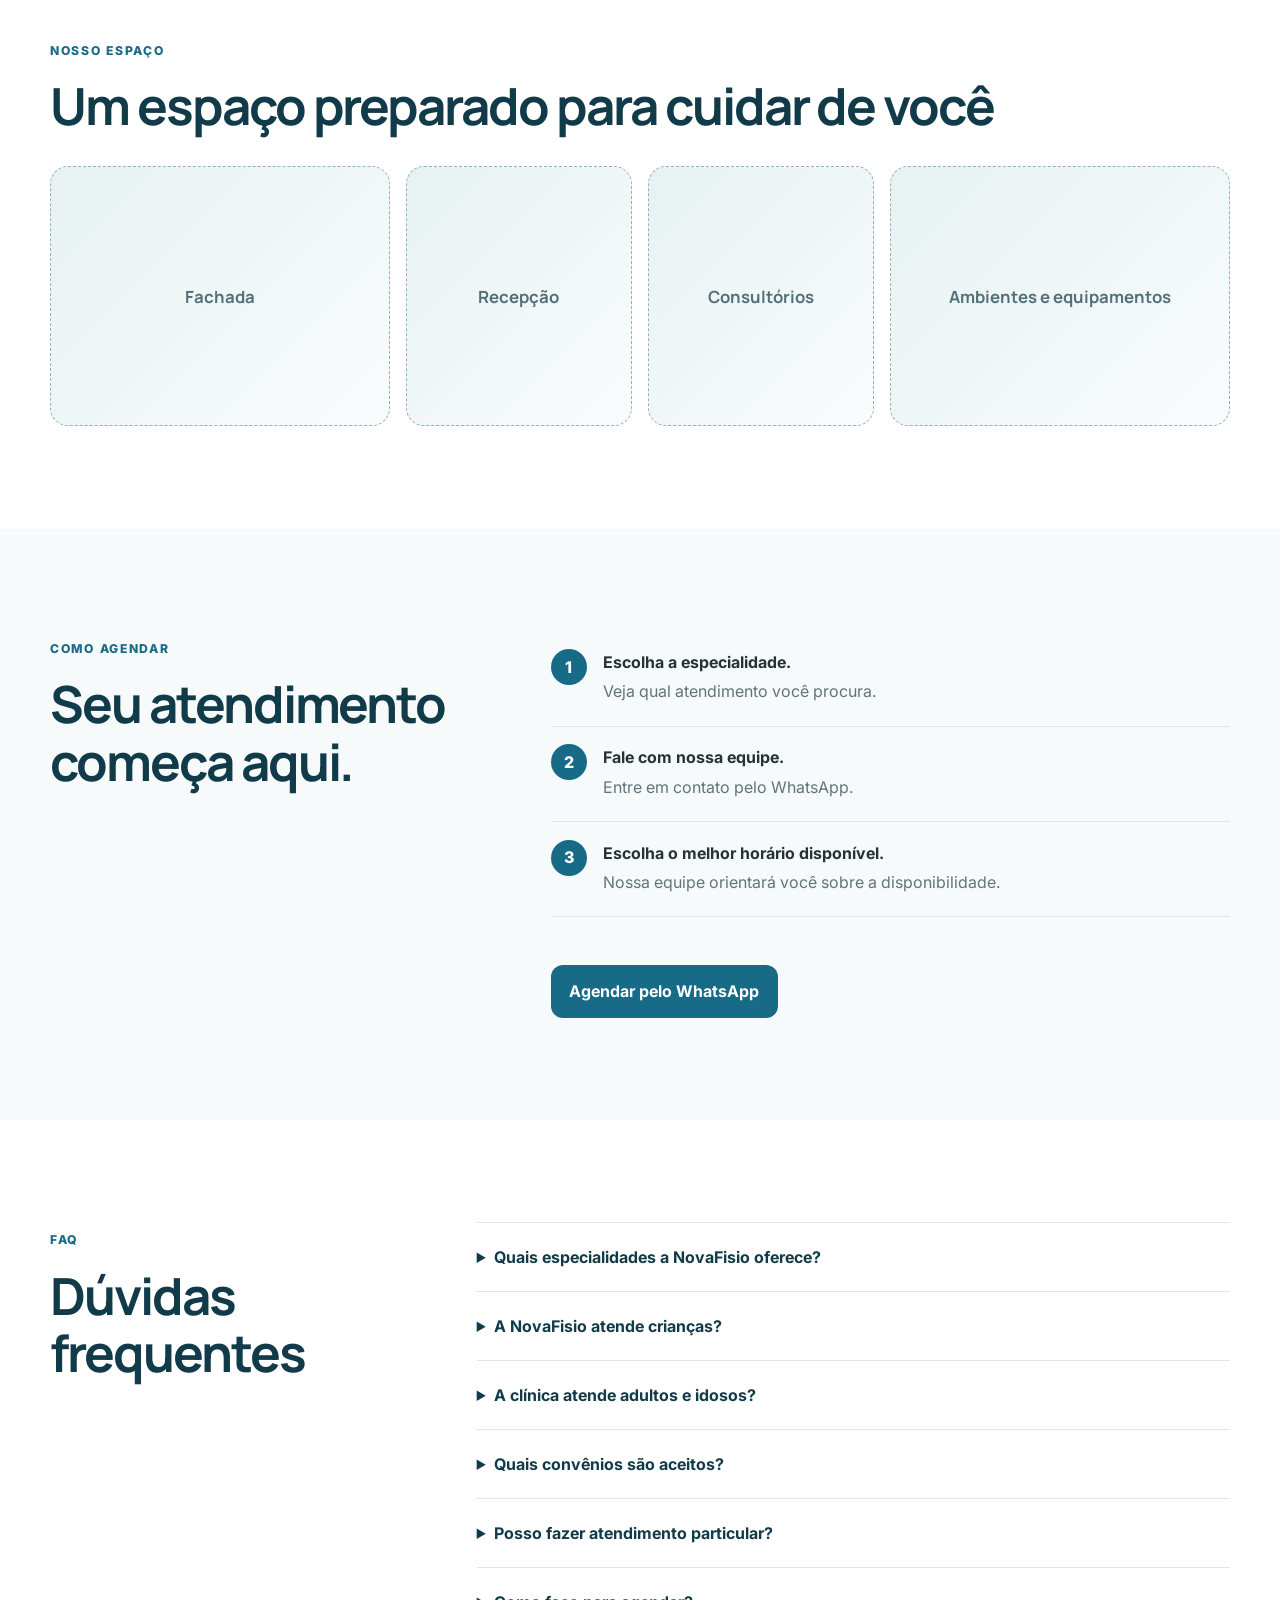
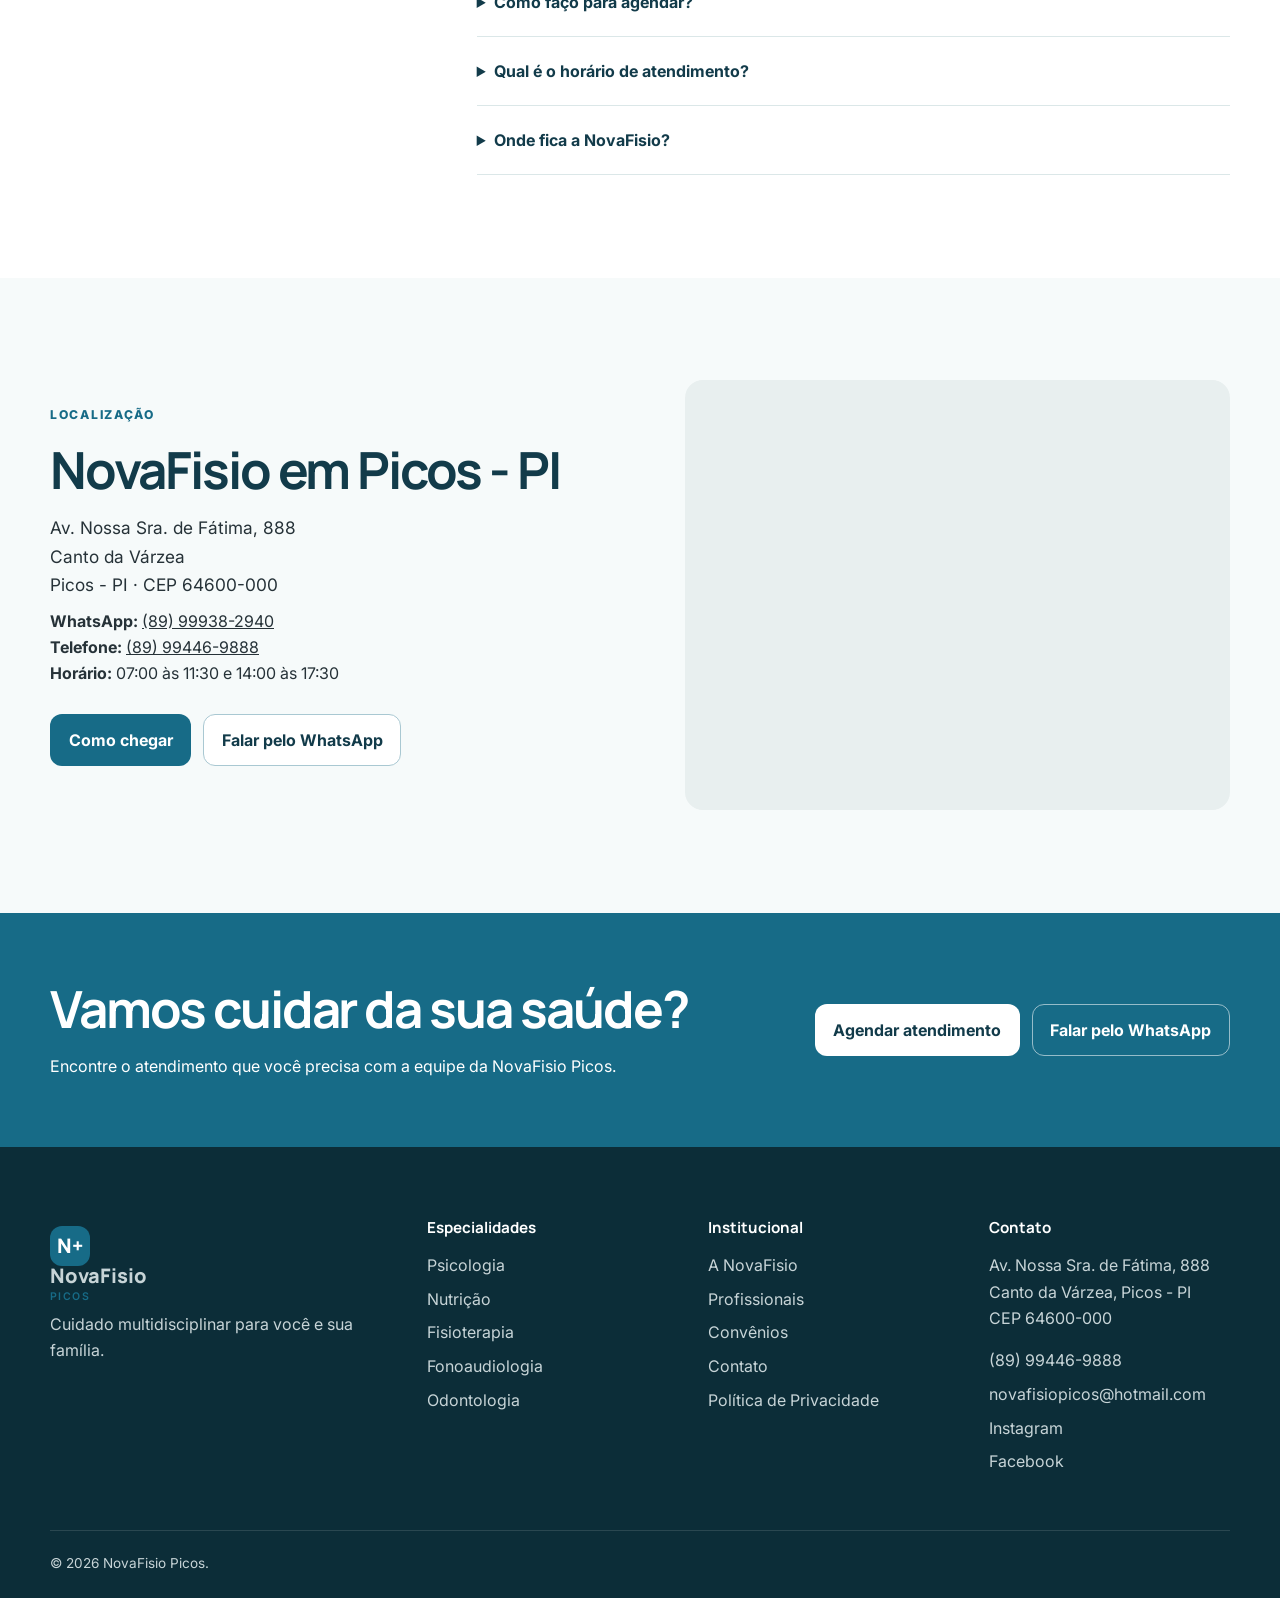
==== commit 4d155139: "Rename index1.html to index.html" ====
--- a/index.html
+++ b/index.html
@@ -1,461 +1,226 @@
 <!doctype html>
 <html lang="pt-BR">
 <head>
-<meta charset="utf-8">
-<meta name="viewport" content="width=device-width, initial-scale=1">
-<title>Pequenos Negócios Lucrativos | Criação de Sites Profissionais</title>
-<meta name="description" content="Criação de sites profissionais para pequenos negócios. Sites modernos, responsivos, com botão de WhatsApp e otimizados para o Google. Solicite um orçamento!">
-
-<!-- GOOGLE ANALYTICS DIFERIDO PARA PERFORMAR NO PAGESPEED -->
-<script>
-  window.dataLayer = window.dataLayer || [];
-  function gtag(){dataLayer.push(arguments);}
-  
-  function loadGA() {
-    if (window.gaLoaded) return;
-    window.gaLoaded = true;
-    var script = document.createElement('script');
-    script.async = true;
-    script.src = 'https://www.googletagmanager.com/gtag/js?id=G-2PSRQCNZWR';
-    document.head.appendChild(script);
-    gtag('js', new Date());
-    gtag('config', 'G-2PSRQCNZWR');
+  <meta charset="utf-8">
+  <meta name="viewport" content="width=device-width, initial-scale=1">
+  <title>NovaFisio Picos | Clínica Multidisciplinar em Picos - PI</title>
+  <meta name="description" content="Psicologia, Nutrição, Fisioterapia, Fonoaudiologia e Odontologia em Picos - PI. Atendimento para crianças, adultos e idosos na NovaFisio Picos.">
+  <link rel="canonical" href="https://novafisiopicos.com.br/">
+  <meta property="og:type" content="website">
+  <meta property="og:title" content="NovaFisio Picos | Clínica Multidisciplinar em Picos - PI">
+  <meta property="og:description" content="Cuidado multidisciplinar para crianças, adultos e idosos em Picos - PI.">
+  <meta property="og:url" content="https://novafisiopicos.com.br/">
+  <meta name="twitter:card" content="summary">
+  <link rel="icon" href="assets/images/favicon.svg" type="image/svg+xml">
+  <link rel="stylesheet" href="assets/css/style.css">
+  <script defer src="assets/js/main.js"></script>
+  <script type="application/ld+json">
+  {
+    "@context":"https://schema.org",
+    "@type":"MedicalClinic",
+    "name":"NovaFisio Picos",
+    "address":{
+      "@type":"PostalAddress",
+      "streetAddress":"Av. Nossa Sra. de Fátima, 888",
+      "addressLocality":"Picos",
+      "addressRegion":"PI",
+      "postalCode":"64600-000",
+      "addressCountry":"BR"
+    },
+    "telephone":"+55 89 99938-2940",
+    "email":"novafisiopicos@hotmail.com",
+    "sameAs":[
+      "https://www.instagram.com/novafisiopicos/",
+      "https://www.facebook.com/novafisiopicos"
+    ]
   }
-
-  ['mousemove', 'scroll', 'touchstart', 'click', 'keydown'].forEach(function(evt) {
-    window.addEventListener(evt, loadGA, { once: true, passive: true });
-  });
-  setTimeout(loadGA, 3500);
-</script>
-
-<!-- PRÉ-CARREGAMENTO DA IMAGEM DO LCP -->
-<link rel="preload" as="image" href="https://wsrv.nl/?url=https://pequenosnegocioslucrativos.com.br/img/01-borracharia.jpg&w=600&output=webp" fetchpriority="high">
-
-<link rel="preconnect" href="https://fonts.googleapis.com">
-<link rel="preconnect" href="https://fonts.gstatic.com" crossorigin>
-<link rel="preconnect" href="https://wsrv.nl" crossorigin>
-
-<!-- GOOGLE FONTS ASSÍNCRONO -->
-<link rel="preload" href="https://fonts.googleapis.com/css2?family=Inter:wght@400;500;600;700&family=Space+Grotesk:wght@500;700&display=swap" as="style" onload="this.onload=null;this.rel='stylesheet'">
-<noscript>
-  <link href="https://fonts.googleapis.com/css2?family=Inter:wght@400;500;600;700&family=Space+Grotesk:wght@500;700&display=swap" rel="stylesheet">
-</noscript>
-
-<link rel="icon" href="./img/favicon.ico" type="image/x-icon">
-
-<!-- CSS CRÍTICO EMBLUTIDO PARA ELIMINAR O BLOQUEIO DE RENDERIZAÇÃO -->
-<style>
-  :root{
-    --indigo:#34538a;
-    --indigo-esc:#1D2E4D;
-    --violeta:#F4B817;
-    --noite:#0B1020;
-    --noite-2:#141A33;
-    --lilas:#EEF0FF;
-    --branco:#FFFFFF;
-    --texto:#5B6178;
-    --texto-claro:#A5ABC6;
-    --linha:#E4E7F5;
-    --wpp:#25D366;
-    --wpp-esc:#1EBE5A;
-  }
-  *{box-sizing:border-box;margin:0;padding:0}
-  html{scroll-behavior:smooth}
-  body{font-family:Inter,system-ui,sans-serif;background:#fff;color:var(--texto);line-height:1.7}
-  img{max-width:100%;height:auto;display:block}
-  a{color:inherit;text-decoration:none}
-  .container{width:min(1180px,100% - 32px);margin-inline:auto}
-  h1,h2,h3,.titulo{font-family:"Space Grotesk",sans-serif;font-weight:700;color:var(--noite);line-height:1.08;letter-spacing:-1px}
-  .tag{display:inline-block;font-weight:700;font-size:13px;letter-spacing:1px;text-transform:uppercase;color:var(--indigo);background:var(--lilas);padding:7px 14px;border-radius:999px;margin-bottom:18px}
-  .btn{display:inline-flex;align-items:center;gap:10px;padding:17px 30px;border-radius:12px;font-weight:700;font-size:16px;transition:.2s}
-  
-  .btn-wpp{background:var(--wpp);color:#FFFFFF;font-weight:700;-webkit-font-smoothing:antialiased}
-  .btn-wpp:hover{background:var(--wpp-esc)}
-  .btn-wpp svg{width:22px;height:22px;fill:#FFFFFF}
-
-  .btn-contorno{border:1.5px solid rgba(255,255,255,.35);color:#fff}
-  .btn-contorno:hover{background:#fff;color:var(--noite)}
-  .btn-indigo{background:var(--indigo);color:#fff}
-  .btn-indigo:hover{background:var(--indigo-esc)}
-  section{padding:100px 0;scroll-margin-top:80px}
-  .titulo-secao{text-align:center;max-width:720px;margin:0 auto 56px}
-  .titulo-secao h2{font-size:clamp(34px,4.6vw,52px);margin-bottom:14px}
-
-  header{position:sticky;top:0;z-index:50;background:rgba(11,16,32,.92);backdrop-filter:blur(10px);border-bottom:1px solid rgba(255,255,255,.08)}
-  .topo{display:flex;align-items:center;justify-content:space-between;height:80px;gap:20px}
-  .logo{display:flex;align-items:center;gap:10px;font-family:"Space Grotesk",sans-serif;font-weight:700;font-size:20px;color:#fff;letter-spacing:-.5px}
-  .logo-img{height:40px;width:40px;border-radius:10px;object-fit:contain}
-  .logo span{color:var(--violeta)}
-  nav ul{display:flex;gap:30px;list-style:none;font-weight:500;font-size:15px;color:#D5D9EC}
-  nav a:hover{color:#fff}
-  .topo .btn{padding:12px 20px;font-size:14px}
-
-  /* HERO DESKTOP */
-  .hero{
-    background:radial-gradient(ellipse at 85% 10%,#34538a 0%,var(--noite) 55%);
-    min-height: calc(100vh - 80px);
-    display: flex;
-    align-items: center;
-    padding: 40px 0;
-    overflow: hidden;
-  }
-  .hero .container.grade{
-    display:grid;
-    grid-template-columns:1fr 1fr;
-    gap:40px;
-    align-items:center;
-    width: min(1180px, 100% - 32px);
-    margin-inline: auto;
-  }
-  .hero .tag{background:rgba(167,139,250,.15);color:var(--violeta);margin-bottom:14px}
-  .hero h1,.hero .titulo{display:block;color:#fff;font-size:clamp(29px,3.6vw,51px)}
-  .hero .titulo.destaque{color:var(--violeta)}
-  .hero p{color:var(--texto-claro);font-size:17px;max-width:520px;margin:16px 0 24px}
-  .hero-botoes{display:flex;flex-wrap:wrap;gap:12px}
-  .checks{display:flex;flex-wrap:wrap;gap:8px 20px;margin-top:24px;color:#D5D9EC;font-weight:500;font-size:14px}
-  .checks span::before{content:"✓  ";color:var(--wpp);font-weight:700}
-  
-  .vitrine{position:relative;height:380px;width:100%}
-  .vitrine img{position:absolute;border-radius:14px;box-shadow:0 25px 50px rgba(0,0,0,.5);border:1px solid rgba(255,255,255,.1);object-fit:cover;will-change:transform}
-  .vitrine .v1{width:84%;right:0;top:0;transform:rotate(2deg)}
-  .vitrine .v2{width:68%;left:0;bottom:0;transform:rotate(-3deg)}
-
-  .nichos{background:var(--noite-2);padding:28px 0}
-  .nichos ul{list-style:none;display:flex;flex-wrap:wrap;justify-content:center;gap:10px 34px;color:#D5D9EC;font-weight:600;font-size:15px}
-  .nichos li::before{content:"✦  ";color:var(--violeta)}
-
-  .grade-inc{display:grid;grid-template-columns:repeat(3,1fr);gap:22px}
-  .inc{border:1px solid var(--linha);border-radius:18px;padding:32px 28px;transition:.25s}
-  .inc:hover{border-color:var(--indigo);box-shadow:0 18px 40px rgba(79,70,229,.1)}
-  .inc .ic{width:54px;height:54px;border-radius:14px;background:var(--lilas);display:grid;place-items:center;margin-bottom:18px}
-  .inc svg{width:26px;height:26px;stroke:var(--indigo);fill:none;stroke-width:2;stroke-linecap:round;stroke-linejoin:round}
-  .inc h3{font-size:20px;letter-spacing:-.3px;margin-bottom:6px}
-  .inc p{font-size:15px}
-
-  .portfolio{background:var(--lilas)}
-  .grade-port{display:grid;grid-template-columns:repeat(2,1fr);gap:30px}
-  .projeto{background:#fff;border-radius:20px;padding:16px;transition:.25s}
-  .projeto:hover{transform:translateY(-6px);box-shadow:0 24px 50px rgba(11,16,32,.12)}
-  .projeto img{width:100%;aspect-ratio:1440/1000;object-fit:cover;object-position:top;border-radius:12px;border:1px solid var(--linha)}
-  .projeto-info{display:flex;justify-content:space-between;align-items:center;gap:16px;padding:18px 6px 6px}
-  .projeto h3{font-size:21px;letter-spacing:-.3px}
-  .projeto .nicho{font-size:14px}
-  .seta{flex:none;width:44px;height:44px;border-radius:50%;background:var(--lilas);display:grid;place-items:center;color:var(--indigo);font-weight:700}
-  .centro{text-align:center;margin-top:50px}
-  .centro p{margin-bottom:18px;font-size:17px}
-
-  .grade-passos{display:grid;grid-template-columns:repeat(4,1fr);gap:22px}
-  .passo{position:relative;padding:30px 26px;border-radius:18px;background:#fff;border:1px solid var(--linha)}
-  .passo .num{font-family:"Space Grotesk",sans-serif;font-weight:700;font-size:15px;color:#fff;background:var(--indigo);width:40px;height:40px;border-radius:50%;display:grid;place-items:center;margin-bottom:18px}
-  .passo h3{font-size:19px;margin-bottom:6px;letter-spacing:-.3px}
-  .passo p{font-size:15px}
-
-  .grade-depo{display:grid;grid-template-columns:repeat(3,1fr);gap:22px}
-  .depo{background:var(--lilas);border-radius:18px;padding:32px 28px}
-  .estrelas{color:#F5B301;letter-spacing:3px;margin-bottom:12px}
-  .depo p{color:var(--noite);margin-bottom:18px}
-  .depo strong{display:block;color:var(--noite)}
-  .depo small{font-size:14px}
-
-  .faq{background:var(--lilas)}
-  .faq-lista{max-width:820px;margin:auto;display:grid;gap:12px}
-  details{background:#fff;border-radius:14px;padding:20px 24px;border:1px solid var(--linha)}
-  summary{font-family:"Space Grotesk",sans-serif;font-weight:700;color:var(--noite);cursor:pointer;list-style:none;display:flex;justify-content:space-between;gap:16px;font-size:17px}
-  summary::after{content:"+";color:var(--indigo);font-size:22px;line-height:1}
-  details[open] summary::after{content:"–"}
-  details p{margin-top:12px}
-
-  .cta{background:radial-gradient(ellipse at 50% 0%,#34538a 0%,var(--noite) 70%);text-align:center}
-  .cta h2{color:#fff;font-size:clamp(34px,4.8vw,64px);max-width:860px;margin:0 auto}
-  .cta .titulo{color:var(--violeta);font-size:clamp(34px,4.8vw,64px);margin-bottom:20px}
-  .cta p{color:var(--texto-claro);font-size:19px;max-width:580px;margin:0 auto 36px}
-  .cta .btn{font-size:18px;padding:20px 36px}
-
-  footer{background:var(--noite);color:var(--texto-claro);padding:64px 0 28px;border-top:1px solid rgba(255,255,255,.08)}
-  .rodape{display:grid;grid-template-columns:1.5fr 1fr 1fr;gap:40px;margin-bottom:40px}
-  footer .footer-title{color:#fff;font-size:14px;font-weight:700;letter-spacing:1px;text-transform:uppercase;margin-bottom:14px}
-  footer ul{list-style:none;display:grid;gap:8px}
-  footer a:hover{color:#fff}
-  .sociais{display:flex;gap:10px;margin-top:18px}
-  .sociais a{width:40px;height:40px;border-radius:50%;background:rgba(255,255,255,.08);display:grid;place-items:center}
-  .sociais a:hover{background:var(--indigo)}
-  .sociais svg{width:17px;height:17px;fill:#fff}
-  .copy{border-top:1px solid rgba(255,255,255,.08);padding-top:24px;text-align:center;font-size:12px}
-  .wpp-flutuante{position:fixed;right:22px;bottom:22px;width:62px;height:62px;border-radius:50%;background:var(--wpp);display:grid;place-items:center;box-shadow:0 10px 30px rgba(0,0,0,.3);z-index:60}
-  .wpp-flutuante svg{width:32px;height:32px;fill:#FFFFFF}
-
-  /* MEDIA QUERIES */
-  @media (max-width:960px){
-    nav{display:none}
-    .grade-inc,.grade-depo,.grade-passos{grid-template-columns:1fr 1fr}
-    .rodape{grid-template-columns:1fr 1fr}
-  }
-
-  @media (max-width:768px){
-    section{padding:50px 0}
-    .topo .btn{display:none}
-    
-    .hero{
-      min-height: auto !important;
-      padding: 40px 0 60px !important;
-      display: block !important;
-    }
-    .hero .container.grade{
-      display: flex !important;
-      flex-direction: column !important;
-      gap: 30px !important;
-      width: 100% !important;
-      align-items: center !important;
-      text-align: center !important;
-    }
-    .hero .tag{
-      margin-inline: auto !important;
-    }
-    .hero h1, .hero .titulo{
-      font-size: 25.6px !important; 
-      letter-spacing:-0.5px;
-      text-align: center !important;
-    }
-    .hero p{
-      font-size:15px; 
-      margin:14px auto 20px !important;
-      text-align: center !important;
-    }
-    .hero-botoes{
-      flex-direction:column; 
-      width:100%;
-      align-items: center !important;
-    }
-    .hero-botoes .btn{width:100%; justify-content:center}
-    
-    .checks{
-      justify-content: center !important;
-      text-align: center !important;
-    }
-    
-    .vitrine{
-      position: relative !important;
-      display: block !important;
-      width: 100% !important;
-      height: 260px !important;
-      margin-top: 20px !important;
-    }
-    .vitrine .v1{width:80% !important; right:0 !important; top:0 !important;}
-    .vitrine .v2{width:65% !important; left:0 !important; bottom:0 !important;}
-
-    .grade-inc,.grade-depo,.grade-passos,.grade-port,.rodape{grid-template-columns:1fr}
-    .titulo-secao h2{font-size:28px}
-    .cta h2, .cta .titulo{font-size:30px}
-    .wpp-flutuante{width:54px;height:54px;right:16px;bottom:16px}
-    .wpp-flutuante svg{width:28px;height:28px}
-  }
-</style>
-
-<!-- CARREGAMENTO ASSÍNCRONO DO RESTANTE DO CSS PARA O PAGESPEED NÃO BLOQUEAR -->
-<link rel="preload" href="style.css" as="style" onload="this.onload=null;this.rel='stylesheet'">
-<noscript><link rel="stylesheet" href="style.css"></noscript>
+  </script>
 </head>
 <body>
-
-<header>
-  <div class="container topo">
-    <a href="#" class="logo">
-      <img src="https://wsrv.nl/?url=https://pequenosnegocioslucrativos.com.br/img/pequenos-negocios-lucrativos-perfil.png&w=100&output=webp" alt="Pequenos Negócios Lucrativos" class="logo-img" width="40" height="40" fetchpriority="high">
-      Pequenos<span>Negócios</span>Lucrativos
+<a class="skip-link" href="#conteudo">Pular para o conteúdo</a>
+
+<header class="site-header" id="topo">
+  <div class="container header-inner">
+    <a class="brand" href="/" aria-label="NovaFisio Picos - início">
+      <span class="brand-mark" aria-hidden="true">N+</span>
+      <span>NovaFisio <small>Picos</small></span>
     </a>
-    <nav>
-      <ul>
-        <li><a href="#servicos">O que está incluso</a></li>
-        <li><a href="#portfolio">Portfólio</a></li>
-        <li><a href="#como-funciona">Como funciona</a></li>
-        <li><a href="#faq">Dúvidas</a></li>
-      </ul>
+    <button class="menu-toggle" type="button" aria-expanded="false" aria-controls="menu-principal" aria-label="Abrir menu">
+      <span></span><span></span><span></span>
+    </button>
+    <nav id="menu-principal" class="main-nav" aria-label="Navegação principal">
+      <a href="#especialidades">Especialidades</a>
+      <a href="#sobre">A NovaFisio</a>
+      <a href="#profissionais">Profissionais</a>
+      <a href="#convenios">Convênios</a>
+      <a href="#contato">Contato</a>
+      <a class="btn btn-primary nav-cta track-schedule" href="https://wa.me/5589999382940?text=Ol%C3%A1%21%20Encontrei%20a%20NovaFisio%20pelo%20site%20e%20gostaria%20de%20agendar%20um%20atendimento." target="_blank" rel="noopener">Agendar atendimento</a>
     </nav>
-    <a href="#orcamento" class="btn btn-wpp">Pedir orçamento</a>
   </div>
 </header>
 
-<main>
+<main id="conteudo">
   <section class="hero">
-    <div class="container grade">
+    <div class="container hero-grid">
+      <div class="hero-copy">
+        <p class="eyebrow">CLÍNICA MULTIDISCIPLINAR EM PICOS - PI</p>
+        <h1>Cuidado completo para você e sua família.</h1>
+        <p class="lead">Psicologia, Nutrição, Fisioterapia, Fonoaudiologia e Odontologia para crianças, adultos e idosos.</p>
+        <div class="actions">
+          <a class="btn btn-primary track-schedule" href="https://wa.me/5589999382940?text=Ol%C3%A1%21%20Encontrei%20a%20NovaFisio%20pelo%20site%20e%20gostaria%20de%20agendar%20um%20atendimento." target="_blank" rel="noopener">Agendar atendimento</a>
+          <a class="btn btn-secondary track-whatsapp" href="https://wa.me/5589999382940?text=Ol%C3%A1%21%20Encontrei%20a%20NovaFisio%20pelo%20site%20e%20gostaria%20de%20agendar%20um%20atendimento." target="_blank" rel="noopener">Falar pelo WhatsApp</a>
+        </div>
+        <div class="trust-row" aria-label="Informações rápidas">
+          <span><strong>4,6</strong> no Google</span>
+          <span>Atendimento particular</span>
+          <span>Convênios</span>
+        </div>
+      </div>
+      <div class="photo-placeholder hero-photo" role="img" aria-label="Espaço reservado para fotografia real da NovaFisio">
+        <span>Foto real da NovaFisio</span>
+        <small>Substituir quando a imagem oficial estiver disponível</small>
+      </div>
+    </div>
+  </section>
+
+  <section class="section" id="especialidades">
+    <div class="container">
+      <p class="eyebrow">NOSSAS ESPECIALIDADES</p>
+      <div class="section-heading">
+        <div><h2>Tudo o que você precisa para cuidar da sua saúde.</h2></div>
+        <p>Uma equipe multidisciplinar preparada para atender crianças, adultos e idosos.</p>
+      </div>
+      <div class="specialty-grid">
+        <article class="card specialty-card"><span class="icon">Ψ</span><h3>Psicologia</h3><p>Acompanhamento psicológico em diferentes fases da vida.</p><a class="track-specialty" href="/psicologia/">Saiba mais <span aria-hidden="true">→</span></a></article>
+        <article class="card specialty-card"><span class="icon">◒</span><h3>Nutrição</h3><p>Acompanhamento nutricional de acordo com suas necessidades.</p><a class="track-specialty" href="/nutricao/">Saiba mais <span aria-hidden="true">→</span></a></article>
+        <article class="card specialty-card"><span class="icon">✦</span><h3>Fisioterapia</h3><p>Cuidado fisioterapêutico para crianças, adultos e idosos.</p><a class="track-specialty" href="/fisioterapia/">Saiba mais <span aria-hidden="true">→</span></a></article>
+        <article class="card specialty-card"><span class="icon">◖</span><h3>Fonoaudiologia</h3><p>Atendimento fonoaudiológico para diferentes necessidades.</p><a class="track-specialty" href="/fonoaudiologia/">Saiba mais <span aria-hidden="true">→</span></a></article>
+        <article class="card specialty-card"><span class="icon">◇</span><h3>Odontologia</h3><p>Cuidados odontológicos com atendimento profissional e acolhedor.</p><a class="track-specialty" href="/odontologia/">Saiba mais <span aria-hidden="true">→</span></a></article>
+      </div>
+    </div>
+  </section>
+
+  <section class="section section-soft" id="sobre">
+    <div class="container life-grid">
       <div>
-        <span class="tag">Criação de sites profissionais</span>
-        <h1>Seu negócio com um</h1>
-        <div class="titulo destaque">site que vende</div>
-        <p>Criamos sites modernos, rápidos e prontos para celular, com botão de WhatsApp para seus clientes chamarem você na hora.</p>
-        <div class="hero-botoes">
-          <a href="#orcamento" class="btn btn-wpp"><svg viewBox="0 0 24 24"><path d="M17.5 14.4c-.3-.1-1.8-.9-2-1-.3-.1-.5-.1-.7.1-.2.3-.8 1-.9 1.2-.2.2-.3.2-.6.1-.3-.1-1.3-.5-2.4-1.5-.9-.8-1.5-1.8-1.7-2.1-.2-.3 0-.5.1-.6l.4-.5c.2-.2.2-.3.3-.5.1-.2 0-.4 0-.5l-.9-2.2c-.2-.6-.5-.5-.7-.5h-.6c-.2 0-.5.1-.8.4-.3.3-1 1-1 2.5s1.1 2.9 1.2 3.1c.1.2 2.1 3.2 5.1 4.5 2.5 1 3 .8 3.6.8.6-.1 1.8-.7 2-1.4.2-.7.2-1.3.2-1.4-.1-.2-.3-.3-.6-.4zM12 21.8c-1.8 0-3.5-.5-5-1.4l-.4-.2-3.7 1 1-3.6-.2-.4A9.8 9.8 0 1 1 12 21.8zM12 0a12 12 0 0 0-10.3 18L0 24l6.2-1.6A12 12 0 1 0 12 0z"/></svg>Solicitar orçamento</a>
-          <a href="#portfolio" class="btn btn-contorno">Ver portfólio</a>
+        <p class="eyebrow">CUIDADO EM CADA MOMENTO</p>
+        <h2>Cuidado para todas as fases da vida</h2>
+        <div class="life-list">
+          <article><span>01</span><div><h3>Crianças</h3><p>Atendimento pensado para as necessidades de cada fase do desenvolvimento.</p></div></article>
+          <article><span>02</span><div><h3>Adultos</h3><p>Cuidados para saúde, prevenção, acompanhamento e qualidade de vida.</p></div></article>
+          <article><span>03</span><div><h3>Idosos</h3><p>Acompanhamento voltado às necessidades e ao bem-estar nessa fase da vida.</p></div></article>
         </div>
-        <div class="checks"><span>Pronto para celular</span><span>Botão de WhatsApp</span><span>Fácil de editar</span></div>
-      </div>
-      <div class="vitrine">
-        <img class="v1" src="https://wsrv.nl/?url=https://pequenosnegocioslucrativos.com.br/img/01-borracharia.jpg&w=600&output=webp" alt="Site de borracharia" width="606" height="420" fetchpriority="high" decoding="async">
-        <img class="v2" src="https://wsrv.nl/?url=https://pequenosnegocioslucrativos.com.br/img/08-academia.jpg&w=600&output=webp" alt="Site de academia" width="606" height="420" loading="lazy" decoding="async">
-      </div>
-    </div>
-  </section>
-
-  <div class="nichos">
-    <div class="container">
-      <ul><li>Comércios</li><li>Restaurantes</li><li>Clínicas</li><li>Igrejas</li><li>Imobiliárias</li><li>Salões e barbearias</li><li>Academias</li><li>Escritórios</li></ul>
-    </div>
+      </div>
+      <div class="photo-placeholder" role="img" aria-label="Espaço reservado para fotografia real dos ambientes da clínica"><span>Foto real da clínica</span><small>Ambiente / atendimento</small></div>
+    </div>
+  </section>
+
+  <section class="section">
+    <div class="container why-grid">
+      <div>
+        <p class="eyebrow">POR QUE NOVAFISIO</p>
+        <h2>Diferentes especialidades. Um cuidado mais completo.</h2>
+        <p class="muted">Um só lugar para encontrar diferentes áreas de cuidado e acompanhamento para toda a família.</p>
+      </div>
+      <div class="benefits">
+        <div>Equipe multidisciplinar</div><div>Atendimento infantil, adulto e idoso</div>
+        <div>Atendimento particular</div><div>Atendimento por convênios</div>
+        <div>Estrutura para diferentes especialidades</div><div>Profissionais qualificados</div>
+        <div>Localização em Picos</div>
+      </div>
+    </div>
+  </section>
+
+  <section class="section section-soft" id="profissionais">
+    <div class="container">
+      <div class="section-heading"><div><p class="eyebrow">NOSSA EQUIPE</p><h2>Quem cuida de você</h2></div><p>Conheça os profissionais que fazem parte da equipe NovaFisio.</p></div>
+      <div class="professional-grid">
+        <article class="card professional"><div class="avatar-placeholder" aria-hidden="true">Foto</div><h3>Profissional da NovaFisio</h3><p>Especialidade e registro serão inseridos com os dados reais.</p></article>
+        <article class="card professional"><div class="avatar-placeholder" aria-hidden="true">Foto</div><h3>Profissional da NovaFisio</h3><p>Especialidade e registro serão inseridos com os dados reais.</p></article>
+        <article class="card professional"><div class="avatar-placeholder" aria-hidden="true">Foto</div><h3>Profissional da NovaFisio</h3><p>Especialidade e registro serão inseridos com os dados reais.</p></article>
+      </div>
+      <a class="text-link" href="/profissionais/">Ver todos os profissionais →</a>
+    </div>
+  </section>
+
+  <section class="section" id="convenios">
+    <div class="container">
+      <p class="eyebrow">FORMAS DE ATENDIMENTO</p><h2>Convênios atendidos</h2>
+      <div class="plans"><span>Humana</span><span>CASSI</span><span>FUSEX</span><span>Atendimento particular</span></div>
+      <p class="note">Consulte nossa equipe sobre cobertura, especialidade e disponibilidade do seu plano.</p>
+    </div>
+  </section>
+
+  <section class="section section-dark">
+    <div class="container reviews">
+      <div><p class="eyebrow light">AVALIAÇÕES</p><h2>A experiência de quem já conhece a NovaFisio</h2><p class="rating"><strong>4,6</strong> no Google</p></div>
+      <div class="review-placeholder"><strong>Avaliações reais serão exibidas aqui.</strong><p>O componente está preparado para receber depoimentos confirmados, sem publicar conteúdo fictício.</p><a class="btn btn-light" href="https://www.google.com/search?q=NovaFisio+Picos+PI" target="_blank" rel="noopener">Ver avaliações no Google</a></div>
+    </div>
+  </section>
+
+  <section class="section">
+    <div class="container">
+      <p class="eyebrow">NOSSO ESPAÇO</p><h2>Um espaço preparado para cuidar de você</h2>
+      <div class="gallery">
+        <div class="photo-placeholder"><span>Fachada</span></div><div class="photo-placeholder"><span>Recepção</span></div>
+        <div class="photo-placeholder"><span>Consultórios</span></div><div class="photo-placeholder"><span>Ambientes e equipamentos</span></div>
+      </div>
+    </div>
+  </section>
+
+  <section class="section section-soft">
+    <div class="container schedule-grid">
+      <div><p class="eyebrow">COMO AGENDAR</p><h2>Seu atendimento começa aqui.</h2></div>
+      <ol class="steps"><li><span>1</span><div><strong>Escolha a especialidade.</strong><p>Veja qual atendimento você procura.</p></div></li><li><span>2</span><div><strong>Fale com nossa equipe.</strong><p>Entre em contato pelo WhatsApp.</p></div></li><li><span>3</span><div><strong>Escolha o melhor horário disponível.</strong><p>Nossa equipe orientará você sobre a disponibilidade.</p></div></li></ol>
+      <a class="btn btn-primary track-whatsapp" href="https://wa.me/5589999382940?text=Ol%C3%A1%21%20Encontrei%20a%20NovaFisio%20pelo%20site%20e%20gostaria%20de%20agendar%20um%20atendimento." target="_blank" rel="noopener">Agendar pelo WhatsApp</a>
+    </div>
+  </section>
+
+  <section class="section" id="faq">
+    <div class="container faq-wrap">
+      <div><p class="eyebrow">FAQ</p><h2>Dúvidas frequentes</h2></div>
+      <div class="accordion">
+        <details><summary>Quais especialidades a NovaFisio oferece?</summary><p>Psicologia, Nutrição, Fisioterapia, Fonoaudiologia e Odontologia.</p></details>
+        <details><summary>A NovaFisio atende crianças?</summary><p>Sim. A clínica atende crianças, adultos e idosos.</p></details>
+        <details><summary>A clínica atende adultos e idosos?</summary><p>Sim. Há atendimento para adultos e idosos.</p></details>
+        <details><summary>Quais convênios são aceitos?</summary><p>Os convênios informados são Humana, CASSI e FUSEX. Consulte a equipe sobre cobertura, especialidade e disponibilidade.</p></details>
+        <details><summary>Posso fazer atendimento particular?</summary><p>Sim. A NovaFisio realiza atendimento particular.</p></details>
+        <details><summary>Como faço para agendar?</summary><p>Você pode falar com a equipe pelo WhatsApp (89) 99938-2940.</p></details>
+        <details><summary>Qual é o horário de atendimento?</summary><p>Das 07:00 às 11:30 e das 14:00 às 17:30.</p></details>
+        <details><summary>Onde fica a NovaFisio?</summary><p>Av. Nossa Sra. de Fátima, 888, Canto da Várzea, Picos - PI, CEP 64600-000.</p></details>
+      </div>
+    </div>
+  </section>
+
+  <section class="section section-soft" id="contato">
+    <div class="container location-grid">
+      <div>
+        <p class="eyebrow">LOCALIZAÇÃO</p><h2>NovaFisio em Picos - PI</h2>
+        <address>Av. Nossa Sra. de Fátima, 888<br>Canto da Várzea<br>Picos - PI · CEP 64600-000</address>
+        <p><strong>WhatsApp:</strong> <a class="track-whatsapp" href="https://wa.me/5589999382940" target="_blank" rel="noopener">(89) 99938-2940</a><br>
+        <strong>Telefone:</strong> <a class="track-phone" href="tel:+5589994469888">(89) 99446-9888</a><br>
+        <strong>Horário:</strong> 07:00 às 11:30 e 14:00 às 17:30</p>
+        <div class="actions"><a class="btn btn-primary track-directions" href="https://www.google.com/maps/search/?api=1&query=NovaFisio+Picos+PI" target="_blank" rel="noopener">Como chegar</a><a class="btn btn-secondary track-whatsapp" href="https://wa.me/5589999382940" target="_blank" rel="noopener">Falar pelo WhatsApp</a></div>
+      </div>
+      <iframe class="map" title="Mapa da NovaFisio Picos" loading="lazy" referrerpolicy="no-referrer-when-downgrade" src="https://www.google.com/maps?q=NovaFisio%20Picos%20PI&output=embed"></iframe>
+    </div>
+  </section>
+
+  <section class="final-cta">
+    <div class="container"><div><h2>Vamos cuidar da sua saúde?</h2><p>Encontre o atendimento que você precisa com a equipe da NovaFisio Picos.</p></div><div class="actions"><a class="btn btn-light track-schedule" href="https://wa.me/5589999382940?text=Ol%C3%A1%21%20Encontrei%20a%20NovaFisio%20pelo%20site%20e%20gostaria%20de%20agendar%20um%20atendimento." target="_blank" rel="noopener">Agendar atendimento</a><a class="btn btn-outline-light track-whatsapp" href="https://wa.me/5589999382940" target="_blank" rel="noopener">Falar pelo WhatsApp</a></div></div>
+  </section>
+</main>
+
+<footer class="site-footer">
+  <div class="container footer-grid">
+    <div><a class="brand brand-footer" href="/"><span class="brand-mark">N+</span><span>NovaFisio <small>Picos</small></span></a><p>Cuidado multidisciplinar para você e sua família.</p></div>
+    <div><h2>Especialidades</h2><a href="/psicologia/">Psicologia</a><a href="/nutricao/">Nutrição</a><a href="/fisioterapia/">Fisioterapia</a><a href="/fonoaudiologia/">Fonoaudiologia</a><a href="/odontologia/">Odontologia</a></div>
+    <div><h2>Institucional</h2><a href="/sobre/">A NovaFisio</a><a href="/profissionais/">Profissionais</a><a href="/convenios/">Convênios</a><a href="/contato/">Contato</a><a href="/politica-de-privacidade/">Política de Privacidade</a></div>
+    <div><h2>Contato</h2><p>Av. Nossa Sra. de Fátima, 888<br>Canto da Várzea, Picos - PI<br>CEP 64600-000</p><a href="tel:+5589994469888">(89) 99446-9888</a><a href="mailto:novafisiopicos@hotmail.com">novafisiopicos@hotmail.com</a><a href="https://www.instagram.com/novafisiopicos/" target="_blank" rel="noopener">Instagram</a><a href="https://www.facebook.com/novafisiopicos" target="_blank" rel="noopener">Facebook</a></div>
   </div>
-
-  <section id="servicos">
-    <div class="container">
-      <div class="titulo-secao">
-        <span class="tag">O que está incluso</span>
-        <h2>Tudo o que seu site precisa para trazer clientes</h2>
-        <p>Você foca no seu negócio. A gente cuida da sua presença na internet.</p>
-      </div>
-      <div class="grade-inc">
-        <div class="inc"><div class="ic"><svg viewBox="0 0 24 24"><rect x="5" y="2" width="14" height="20" rx="2"/><path d="M12 18h.01"/></svg></div><h3>Design responsivo</h3><p>Perfeito no celular, tablet e computador.</p></div>
-        <div class="inc"><div class="ic"><svg viewBox="0 0 24 24"><path d="M21 11.5a8.4 8.4 0 0 1-12.4 7.4L3 21l2.1-5.6A8.5 8.5 0 1 1 21 11.5z"/></svg></div><h3>Botão de WhatsApp</h3><p>Seus clientes falam com você em um clique.</p></div>
-        <div class="inc"><div class="ic"><svg viewBox="0 0 24 24"><circle cx="11" cy="11" r="8"/><path d="M21 21l-4.3-4.3"/></svg></div><h3>Otimizado para o Google</h3><p>Estrutura pensada para ser encontrado nas buscas.</p></div>
-        <div class="inc"><div class="ic"><svg viewBox="0 0 24 24"><path d="M12 21s-7-6.2-7-11a7 7 0 0 1 14 0c0 4.8-7 11-7 11z"/><circle cx="12" cy="10" r="2.5"/></svg></div><h3>Mapa e contato</h3><p>Endereço, horários e localização no Google Maps.</p></div>
-        <div class="inc"><div class="ic"><svg viewBox="0 0 24 24"><path d="M12 20h9M16.5 3.5a2.1 2.1 0 0 1 3 3L7 19l-4 1 1-4z"/></svg></div><h3>Fácil de editar</h3><p>Você troca textos e fotos sem precisar de ajuda.</p></div>
-        <div class="inc"><div class="ic"><svg viewBox="0 0 24 24"><path d="M3 18v-6a9 9 0 0 1 18 0v6"/><path d="M21 19a2 2 0 0 1-2 2h-1v-6h3zM3 19a2 2 0 0 0 2 2h1v-6H3z"/></svg></div><h3>Suporte de verdade</h3><p>Ajuda com domínio, hospedagem e publicação.</p></div>
-      </div>
-    </div>
-  </section>
-
-  <section class="portfolio" id="portfolio">
-    <div class="container">
-      <div class="titulo-secao">
-        <span class="tag" style="background:#fff">Portfólio</span>
-        <h2>Alguns sites que criamos</h2>
-        <p>Cada projeto com identidade própria, pensado para o público de cada negócio.</p>
-      </div>
-      <div class="grade-port">
-        <a href="#orcamento" class="projeto">
-          <img src="https://wsrv.nl/?url=https://pequenosnegocioslucrativos.com.br/img/01-borracharia.jpg&w=600&output=webp" alt="Borracharia Rodão" width="606" height="420" loading="lazy" decoding="async">
-          <div class="projeto-info"><div><h3>Borracharia Rodão</h3><span class="nicho">Borracharia e auto center</span></div><span class="seta">→</span></div>
-        </a>
-        <a href="https://eliviateles.com.br/" class="projeto" target="_blank">
-          <img src="https://wsrv.nl/?url=https://pequenosnegocioslucrativos.com.br/img/01-fisioterapeuta.png&w=600&output=webp" alt="Fisioterapeuta Elívia Teles" width="606" height="420" loading="lazy" decoding="async">
-          <div class="projeto-info"><div><h3>Fisioterapia Obstétrica</h3><span class="nicho">Fisioterapia</span></div><span class="seta">→</span></div>
-        </a>
-        <a href="https://topfones.com.br/" class="projeto" target="_blank">
-          <img src="https://wsrv.nl/?url=https://pequenosnegocioslucrativos.com.br/img/02-site-de-review.jpg&w=600&output=webp" alt="Top Fones" width="606" height="420" loading="lazy" decoding="async">
-          <div class="projeto-info"><div><h3>Top Fones</h3><span class="nicho">Reviews</span></div><span class="seta">→</span></div>
-        </a>
-        <a href="#orcamento" class="projeto">
-          <img src="https://wsrv.nl/?url=https://pequenosnegocioslucrativos.com.br/img/04-barbearia.jpg&w=600&output=webp" alt="Dom Bigode" width="606" height="420" loading="lazy" decoding="async">
-          <div class="projeto-info"><div><h3>Dom Bigode</h3><span class="nicho">Barbearia</span></div><span class="seta">→</span></div>
-        </a>
-        <a href="#orcamento" class="projeto">
-          <img src="https://wsrv.nl/?url=https://pequenosnegocioslucrativos.com.br/img/05-salao.jpg&w=600&output=webp" alt="Studio Aurora" width="606" height="420" loading="lazy" decoding="async">
-          <div class="projeto-info"><div><h3>Studio Aurora</h3><span class="nicho">Salão de beleza e estética</span></div><span class="seta">→</span></div>
-        </a>
-        <a href="#orcamento" class="projeto">
-          <img src="https://wsrv.nl/?url=https://pequenosnegocioslucrativos.com.br/img/06-restaurante.jpg&w=600&output=webp" alt="Sabor da Vila" width="606" height="420" loading="lazy" decoding="async">
-          <div class="projeto-info"><div><h3>Sabor da Vila</h3><span class="nicho">Restaurante</span></div><span class="seta">→</span></div>
-        </a>
-        <a href="#orcamento" class="projeto">
-          <img src="https://wsrv.nl/?url=https://pequenosnegocioslucrativos.com.br/img/07-clinica.jpg&w=600&output=webp" alt="Clínica Vida Plena" width="606" height="420" loading="lazy" decoding="async">
-          <div class="projeto-info"><div><h3>Clínica Vida Plena</h3><span class="nicho">Clínica médica</span></div><span class="seta">→</span></div>
-        </a>
-        <a href="#orcamento" class="projeto">
-          <img src="https://wsrv.nl/?url=https://pequenosnegocioslucrativos.com.br/img/08-academia.jpg&w=600&output=webp" alt="Academia Força Total" width="606" height="420" loading="lazy" decoding="async">
-          <div class="projeto-info"><div><h3>Academia Força Total</h3><span class="nicho">Academia</span></div><span class="seta">→</span></div>
-        </a>
-        <a href="#orcamento" class="projeto">
-          <img src="https://wsrv.nl/?url=https://pequenosnegocioslucrativos.com.br/img/09-advocacia.jpg&w=600&output=webp" alt="Andrade & Moraes" width="606" height="420" loading="lazy" decoding="async">
-          <div class="projeto-info"><div><h3>Andrade & Moraes</h3><span class="nicho">Escritório de advocacia</span></div><span class="seta">→</span></div>
-        </a>
-        <a href="#orcamento" class="projeto">
-          <img src="https://wsrv.nl/?url=https://pequenosnegocioslucrativos.com.br/img/10-petshop.jpg&w=600&output=webp" alt="Patas & Cia" width="606" height="420" loading="lazy" decoding="async">
-          <div class="projeto-info"><div><h3>Patas & Cia</h3><span class="nicho">Pet shop e veterinária</span></div><span class="seta">→</span></div>
-        </a>
-      </div>
-      <div class="centro">
-        <p>Gostou de algum estilo? A gente cria o seu do zero, com a cara do seu negócio.</p>
-        <a href="#orcamento" class="btn btn-wpp">Quero um site assim</a>
-      </div>
-    </div>
-  </section>
-
-  <section id="como-funciona">
-    <div class="container">
-      <div class="titulo-secao">
-        <span class="tag">Como funciona</span>
-        <h2>Do primeiro contato ao site no ar</h2>
-        <p>Um processo simples, sem complicação e sem termos técnicos.</p>
-      </div>
-      <div class="grade-passos">
-        <div class="passo"><div class="num">1</div><h3>Conversa no WhatsApp</h3><p>Você conta sobre o seu negócio e o que precisa.</p></div>
-        <div class="passo"><div class="num">2</div><h3>Proposta sob medida</h3><p>Enviamos um orçamento de acordo com o seu projeto.</p></div>
-        <div class="passo"><div class="num">3</div><h3>Criação e ajustes</h3><p>Montamos o site e ajustamos até ficar do seu jeito.</p></div>
-        <div class="passo"><div class="num">4</div><h3>Site no ar</h3><p>Publicamos e ensinamos você a editar quando quiser.</p></div>
-      </div>
-    </div>
-  </section>
-
-  <section style="padding-top:0">
-    <div class="container">
-      <div class="titulo-secao">
-        <span class="tag">Depoimentos</span>
-        <h2>Clientes que já estão online</h2>
-      </div>
-      <div class="grade-depo">
-        <div class="depo"><div class="estrelas">★★★★★</div><p>"Meu site ficou lindo e os clientes começaram a me chamar no WhatsApp já na primeira semana."</p><strong>Carla Mendes</strong><small>Salão de beleza</small></div>
-        <div class="depo"><div class="estrelas">★★★★★</div><p>"Atendimento rápido e atencioso. Explicaram tudo e hoje eu mesmo atualizo o cardápio."</p><strong>Roberto Lima</strong><small>Restaurante</small></div>
-        <div class="depo"><div class="estrelas">★★★★★</div><p>"Profissionais de verdade. O site passou muito mais credibilidade para o meu escritório."</p><strong>Dra. Fernanda Alves</strong><small>Advocacia</small></div>
-      </div>
-    </div>
-  </section>
-
-  <section class="faq" id="faq">
-    <div class="container">
-      <div class="titulo-secao">
-        <span class="tag" style="background:#fff">Dúvidas frequentes</span>
-        <h2>Perguntas frequentes</h2>
-      </div>
-      <div class="faq-lista">
-        <details open><summary>Quanto tempo leva para o site ficar pronto?</summary><p>Depende do tamanho do projeto, mas a maioria dos sites fica pronta em poucos dias após recebermos suas informações.</p></details>
-        <details><summary>Preciso ter domínio e hospedagem?</summary><p>Não se preocupe: ajudamos você a contratar e configurar tudo, do domínio (seunegocio.com.br) à hospedagem.</p></details>
-        <details><summary>Vou conseguir editar o site sozinho?</summary><p>Sim! Os sites são feitos no Elementor, com edição visual. Você troca textos, fotos e links sem precisar de programação.</p></details>
-        <details><summary>O site funciona no celular?</summary><p>Sim. Todos os sites são responsivos e ficam perfeitos em celulares, tablets e computadores.</p></details>
-        <details><summary>Como faço para pedir um orçamento?</summary><p>É só clicar no botão de WhatsApp e contar sobre o seu negócio. Respondemos rapidinho.</p></details>
-      </div>
-    </div>
-  </section>
-
-  <section class="cta" id="orcamento">
-    <div class="container">
-      <h2>Pronto para colocar</h2>
-      <div class="titulo">seu negócio na internet?</div>
-      <p>Fale com a gente pelo WhatsApp e receba um orçamento sem compromisso.</p>
-      <a href="https://w.app/pequenosnegocioslucrativos" class="btn btn-wpp"><svg viewBox="0 0 24 24"><path d="M17.5 14.4c-.3-.1-1.8-.9-2-1-.3-.1-.5-.1-.7.1-.2.3-.8 1-.9 1.2-.2.2-.3.2-.6.1-.3-.1-1.3-.5-2.4-1.5-.9-.8-1.5-1.8-1.7-2.1-.2-.3 0-.5.1-.6l.4-.5c.2-.2.2-.3.3-.5.1-.2 0-.4 0-.5l-.9-2.2c-.2-.6-.5-.5-.7-.5h-.6c-.2 0-.5.1-.8.4-.3.3-1 1-1 2.5s1.1 2.9 1.2 3.1c.1.2 2.1 3.2 5.1 4.5 2.5 1 3 .8 3.6.8.6-.1 1.8-.7 2-1.4.2-.7.2-1.3.2-1.4-.1-.2-.3-.3-.6-.4zM12 21.8c-1.8 0-3.5-.5-5-1.4l-.4-.2-3.7 1 1-3.6-.2-.4A9.8 9.8 0 1 1 12 21.8zM12 0a12 12 0 0 0-10.3 18L0 24l6.2-1.6A12 12 0 1 0 12 0z"/></svg>Solicitar Orçamento</a>
-    </div>
-  </section>
-</main>
-
-<footer>
-  <div class="container">
-    <div class="rodape">
-      <div>
-        <a href="#" class="logo">
-          <img src="https://wsrv.nl/?url=https://pequenosnegocioslucrativos.com.br/img/pequenos-negocios-lucrativos-perfil.png&w=100&output=webp" alt="Pequenos Negócios Lucrativos" class="logo-img" width="40" height="40" loading="lazy">
-          Pequenos<span>Negócios</span>Lucrativos
-        </a>
-        <p style="margin-top:16px">Criação de sites profissionais para pequenos negócios.</p>
-        <div class="sociais">
-          <a href="#" aria-label="Instagram"><svg viewBox="0 0 24 24"><path d="M12 2.2c3.2 0 3.6 0 4.8.1 3.3.1 4.8 1.7 4.9 4.9.1 1.3.1 1.6.1 4.8s0 3.6-.1 4.8c-.1 3.2-1.7 4.8-4.9 4.9-1.3.1-1.6.1-4.8.1s-3.6 0-4.8-.1c-3.3-.1-4.8-1.7-4.9-4.9C2.2 15.6 2.2 15.2 2.2 12s0-3.6.1-4.8C2.4 3.9 3.9 2.4 7.2 2.3 8.4 2.2 8.8 2.2 12 2.2zM12 7a5 5 0 1 0 0 10 5 5 0 0 0 0-10zm0 8.2a3.2 3.2 0 1 1 0-6.4 3.2 3.2 0 0 1 0 6.4zm5.2-9.6a1.2 1.2 0 1 0 0 2.4 1.2 1.2 0 0 0 0-2.4z"/></svg></a>
-          <a href="#" aria-label="LinkedIn"><svg viewBox="0 0 24 24"><path d="M20.4 20.5h-3.6v-5.6c0-1.3 0-3-1.8-3s-2.1 1.4-2.1 2.9v5.7H9.4V9h3.4v1.6c.5-.9 1.6-1.8 3.4-1.8 3.6 0 4.3 2.4 4.3 5.5zM5.3 7.4a2.1 2.1 0 1 1 0-4.2 2.1 2.1 0 0 1 0 4.2zM7.1 20.5H3.6V9h3.5zM22.2 0H1.8C.8 0 0 .8 0 1.7v20.6c0 .9.8 1.7 1.8 1.7h20.4c1 0 1.8-.8 1.8-1.7V1.7C24 .8 23.2 0 22.2 0z"/></svg></a>
-        </div>
-      </div>
-      <div><div class="footer-title">Navegação</div><ul><li><a href="#servicos">O que está incluso</a></li><li><a href="#portfolio">Portfólio</a></li><li><a href="#como-funciona">Como funciona</a></li><li><a href="#faq">Dúvidas</a></li></ul></div>
-      <div><div class="footer-title">Contato</div><ul><li>(86) 99970-4740</li><li>diegocoutinho1987@gmail.com.br</li><li>Atendimento em todo o Brasil</li></ul></div>
-    </div>
-    <div class="copy">© 2026 Pequenos Negócios Lucrativos.<br>Todos os direitos reservados.</div>
-  </div>
+  <div class="container footer-bottom"><span>© <span id="year"></span> NovaFisio Picos.</span></div>
 </footer>
 
-<a href="#orcamento" class="wpp-flutuante" aria-label="WhatsApp">
-  <svg viewBox="0 0 24 24"><path d="M17.5 14.4c-.3-.1-1.8-.9-2-1-.3-.1-.5-.1-.7.1-.2.3-.8 1-.9 1.2-.2.2-.3.2-.6.1-.3-.1-1.3-.5-2.4-1.5-.9-.8-1.5-1.8-1.7-2.1-.2-.3 0-.5.1-.6l.4-.5c.2-.2.2-.3.3-.5.1-.2 0-.4 0-.5l-.9-2.2c-.2-.6-.5-.5-.7-.5h-.6c-.2 0-.5.1-.8.4-.3.3-1 1-1 2.5s1.1 2.9 1.2 3.1c.1.2 2.1 3.2 5.1 4.5 2.5 1 3 .8 3.6.8.6-.1 1.8-.7 2-1.4.2-.7.2-1.3.2-1.4-.1-.2-.3-.3-.6-.4zM12 21.8c-1.8 0-3.5-.5-5-1.4l-.4-.2-3.7 1 1-3.6-.2-.4A9.8 9.8 0 1 1 12 21.8zM12 0a12 12 0 0 0-10.3 18L0 24l6.2-1.6A12 12 0 1 0 12 0z"/></svg>
-</a>
-
+<a class="mobile-whatsapp track-whatsapp" href="https://wa.me/5589999382940?text=Ol%C3%A1%21%20Encontrei%20a%20NovaFisio%20pelo%20site%20e%20gostaria%20de%20agendar%20um%20atendimento." target="_blank" rel="noopener" aria-label="Falar com a NovaFisio pelo WhatsApp">WhatsApp</a>
 </body>
-</html>+</html>
--- a/assets/css/style.css
+++ b/assets/css/style.css
@@ -0,0 +1,6 @@
+@import url('https://fonts.googleapis.com/css2?family=Inter:wght@400;500;600;700&family=Manrope:wght@600;700;800&display=swap');
+:root{--primary:#176B87;--dark:#123B4A;--green:#66A995;--bg:#F6FAFA;--white:#fff;--text:#263238;--muted:#62747a;--line:#dbe7e8;--r:18px;--r-sm:12px;--shadow:0 14px 38px rgba(18,59,74,.08);--max:1180px;--space:clamp(4rem,8vw,7rem)}
+*{box-sizing:border-box}html{scroll-behavior:smooth}body{margin:0;font-family:Inter,Arial,sans-serif;color:var(--text);background:#fff;line-height:1.65}a{color:inherit}h1,h2,h3{font-family:Manrope,Arial,sans-serif;line-height:1.12;color:var(--dark);margin:0 0 1rem}h1{font-size:clamp(2.55rem,6vw,5rem);letter-spacing:-.055em;max-width:800px}h2{font-size:clamp(2rem,4vw,3.35rem);letter-spacing:-.04em}h3{font-size:1.2rem}p{margin:.5rem 0 1rem}.container{width:min(calc(100% - 2rem),var(--max));margin-inline:auto}.skip-link{position:absolute;left:-9999px}.skip-link:focus{left:1rem;top:1rem;background:#fff;padding:.7rem;z-index:9999}.site-header{position:sticky;top:0;z-index:100;background:rgba(255,255,255,.94);border-bottom:1px solid transparent;backdrop-filter:blur(12px)}.site-header.scrolled{border-color:var(--line);box-shadow:0 6px 24px rgba(18,59,74,.05)}.header-inner{min-height:78px;display:flex;align-items:center;justify-content:space-between;gap:1rem}.brand{display:flex;align-items:center;gap:.65rem;text-decoration:none;font-family:Manrope;font-size:1.25rem;font-weight:800;color:var(--dark);line-height:1}.brand small{display:block;font:600 .66rem Inter;letter-spacing:.14em;text-transform:uppercase;color:var(--primary);margin-top:.22rem}.brand-mark{width:40px;height:40px;border-radius:12px;background:var(--primary);color:#fff;display:grid;place-items:center;font-weight:800}.main-nav{display:flex;align-items:center;gap:1.5rem}.main-nav>a:not(.btn){text-decoration:none;font-size:.92rem;font-weight:600}.main-nav>a:not(.btn):hover{color:var(--primary)}.menu-toggle{display:none;border:0;background:transparent;padding:.5rem}.menu-toggle span{display:block;width:25px;height:2px;background:var(--dark);margin:5px}.btn{display:inline-flex;align-items:center;justify-content:center;min-height:48px;padding:.75rem 1.1rem;border-radius:12px;text-decoration:none;font-weight:700;border:1px solid transparent;transition:.2s ease}.btn-primary{background:var(--primary);color:#fff}.btn-primary:hover{background:#115b73;transform:translateY(-1px)}.btn-secondary{border-color:#a9c8d2;color:var(--dark);background:#fff}.btn-secondary:hover{border-color:var(--primary);color:var(--primary)}.btn-light{background:#fff;color:var(--dark)}.btn-outline-light{border-color:rgba(255,255,255,.55);color:#fff}.btn:focus-visible,a:focus-visible,summary:focus-visible,button:focus-visible{outline:3px solid #f0b85a;outline-offset:3px}.hero{background:linear-gradient(180deg,var(--bg),#fff);padding:clamp(3.5rem,8vw,7rem) 0}.hero-grid{display:grid;grid-template-columns:1.08fr .92fr;gap:clamp(2rem,6vw,5rem);align-items:center}.eyebrow{font-size:.76rem;font-weight:800;letter-spacing:.14em;color:var(--primary);margin-bottom:1rem}.lead{font-size:clamp(1.05rem,2vw,1.25rem);color:var(--muted);max-width:680px}.actions{display:flex;flex-wrap:wrap;gap:.75rem;margin:1.7rem 0}.trust-row{display:flex;flex-wrap:wrap;gap:.75rem 1.5rem;color:#52656b;font-size:.9rem;margin-top:2rem}.trust-row span{position:relative}.trust-row span+span:before{content:"";width:4px;height:4px;border-radius:50%;background:var(--green);position:absolute;left:-.8rem;top:.7rem}.photo-placeholder{min-height:390px;border-radius:var(--r);border:1px dashed #8eb4bf;background:linear-gradient(135deg,#e7f1f2,#f9fcfc);display:flex;flex-direction:column;align-items:center;justify-content:center;text-align:center;color:#527079;padding:2rem}.photo-placeholder span{font:700 1.05rem Manrope}.photo-placeholder small{margin-top:.4rem}.hero-photo{min-height:520px;box-shadow:var(--shadow)}.section{padding:var(--space) 0}.section-soft{background:var(--bg)}.section-heading{display:grid;grid-template-columns:1.2fr .8fr;gap:3rem;align-items:end;margin-bottom:2.5rem}.section-heading>p{color:var(--muted);max-width:520px}.specialty-grid{display:grid;grid-template-columns:repeat(5,1fr);gap:1rem}.card{background:#fff;border:1px solid var(--line);border-radius:var(--r);padding:1.5rem}.specialty-card{min-height:260px;display:flex;flex-direction:column}.specialty-card .icon{width:46px;height:46px;border-radius:14px;background:#e8f3f5;color:var(--primary);display:grid;place-items:center;font-size:1.35rem;margin-bottom:1.5rem}.specialty-card p{font-size:.92rem;color:var(--muted);flex:1}.specialty-card a,.text-link{font-weight:700;text-decoration:none;color:var(--primary)}.specialty-card:hover{box-shadow:var(--shadow);transform:translateY(-3px);transition:.2s ease}.life-grid,.why-grid,.reviews,.location-grid{display:grid;grid-template-columns:1fr 1fr;gap:clamp(2rem,7vw,6rem);align-items:center}.life-list{margin-top:2.5rem}.life-list article{display:flex;gap:1rem;padding:1.35rem 0;border-top:1px solid var(--line)}.life-list article>span{font-weight:800;color:var(--green)}.life-list p{color:var(--muted);margin:0}.muted{color:var(--muted);max-width:580px}.benefits{display:grid;grid-template-columns:1fr 1fr;gap:.75rem}.benefits div{padding:1.15rem;background:var(--bg);border:1px solid var(--line);border-radius:var(--r-sm);font-weight:600}.professional-grid{display:grid;grid-template-columns:repeat(3,1fr);gap:1rem;margin-bottom:1.5rem}.avatar-placeholder{aspect-ratio:4/3;background:#edf4f4;border-radius:12px;display:grid;place-items:center;color:#6e858b;margin-bottom:1.25rem}.professional p{color:var(--muted)}.plans{display:flex;flex-wrap:wrap;gap:.75rem;margin:2rem 0 1rem}.plans span{padding:1rem 1.4rem;border:1px solid var(--line);border-radius:999px;font-weight:800;color:var(--dark);background:#fff}.note{color:var(--muted)}.section-dark{background:var(--dark);color:#eaf2f3}.section-dark h2{color:#fff}.eyebrow.light{color:#a8d9cd}.rating{font-size:1.15rem}.rating strong{font:800 3rem Manrope;color:#fff;margin-right:.4rem}.review-placeholder{border:1px solid rgba(255,255,255,.18);border-radius:var(--r);padding:2rem;background:rgba(255,255,255,.05)}.review-placeholder p{color:#c8d6d9}.gallery{display:grid;grid-template-columns:1.2fr .8fr .8fr 1.2fr;gap:1rem;margin-top:2rem}.gallery .photo-placeholder{min-height:260px}.schedule-grid{display:grid;grid-template-columns:.8fr 1.2fr;gap:3rem;align-items:start}.steps{list-style:none;padding:0;margin:0}.steps li{display:flex;gap:1rem;padding:1.1rem 0;border-bottom:1px solid var(--line)}.steps li>span{width:36px;height:36px;flex:0 0 36px;border-radius:50%;display:grid;place-items:center;background:var(--primary);color:#fff;font-weight:800}.steps p{margin:.2rem 0;color:var(--muted)}.schedule-grid>.btn{grid-column:2;justify-self:start}.faq-wrap{display:grid;grid-template-columns:.65fr 1.35fr;gap:4rem}.accordion details{border-top:1px solid var(--line);padding:1rem 0}.accordion details:last-child{border-bottom:1px solid var(--line)}summary{cursor:pointer;font-weight:700;color:var(--dark);padding:.3rem 2rem .3rem 0}.accordion p{color:var(--muted);max-width:700px}.location-grid address{font-style:normal;font-size:1.08rem}.map{width:100%;min-height:430px;border:0;border-radius:var(--r);background:#e8efef}.final-cta{padding:4rem 0;background:var(--primary);color:#fff}.final-cta .container{display:flex;justify-content:space-between;align-items:center;gap:2rem}.final-cta h2{color:#fff}.final-cta p{margin-bottom:0}.site-footer{background:#0c2d38;color:#c7d4d7;padding:4.5rem 0 1.5rem}.brand-footer{color:#fff;margin-bottom:1rem}.footer-grid{display:grid;grid-template-columns:1.4fr repeat(3,1fr);gap:2.5rem}.footer-grid h2{font-size:.95rem;color:#fff;letter-spacing:0}.footer-grid a{display:block;color:#c7d4d7;text-decoration:none;margin:.45rem 0}.footer-grid a:hover{color:#fff}.footer-bottom{border-top:1px solid rgba(255,255,255,.12);padding-top:1.3rem;margin-top:3rem;font-size:.85rem}.mobile-whatsapp{display:none}
+@media(max-width:980px){.menu-toggle{display:block}.main-nav{position:absolute;left:1rem;right:1rem;top:70px;display:none;flex-direction:column;align-items:stretch;background:#fff;border:1px solid var(--line);border-radius:16px;padding:1rem;box-shadow:var(--shadow)}.main-nav.open{display:flex}.main-nav a{padding:.45rem}.hero-grid,.life-grid,.why-grid,.reviews,.location-grid,.faq-wrap{grid-template-columns:1fr}.hero-photo{min-height:390px}.specialty-grid{grid-template-columns:repeat(2,1fr)}.section-heading{grid-template-columns:1fr;gap:.4rem}.gallery{grid-template-columns:1fr 1fr}.footer-grid{grid-template-columns:1fr 1fr}.schedule-grid{grid-template-columns:1fr}.schedule-grid>.btn{grid-column:1}.final-cta .container{align-items:flex-start;flex-direction:column}}
+@media(max-width:620px){.container{width:min(calc(100% - 1.35rem),var(--max))}.header-inner{min-height:68px}.brand{font-size:1.08rem}.brand-mark{width:36px;height:36px}.hero{padding:3rem 0 4rem}.hero h1{font-size:clamp(2.35rem,12vw,3.4rem)}.actions{flex-direction:column}.actions .btn{width:100%}.trust-row{display:grid;gap:.6rem}.trust-row span+span:before{display:none}.hero-photo{min-height:300px}.specialty-grid,.professional-grid,.benefits,.gallery,.footer-grid{grid-template-columns:1fr}.specialty-card{min-height:220px}.photo-placeholder{min-height:280px}.gallery .photo-placeholder{min-height:210px}.final-cta{padding-bottom:6.5rem}.mobile-whatsapp{position:fixed;display:none;z-index:90;left:.7rem;right:.7rem;bottom:.7rem;min-height:50px;align-items:center;justify-content:center;background:#237a63;color:#fff;text-decoration:none;border-radius:14px;font-weight:800;box-shadow:0 10px 28px rgba(0,0,0,.2)}.mobile-whatsapp.visible{display:flex}}
+@media(prefers-reduced-motion:reduce){html{scroll-behavior:auto}*,*:before,*:after{transition:none!important;animation:none!important}}
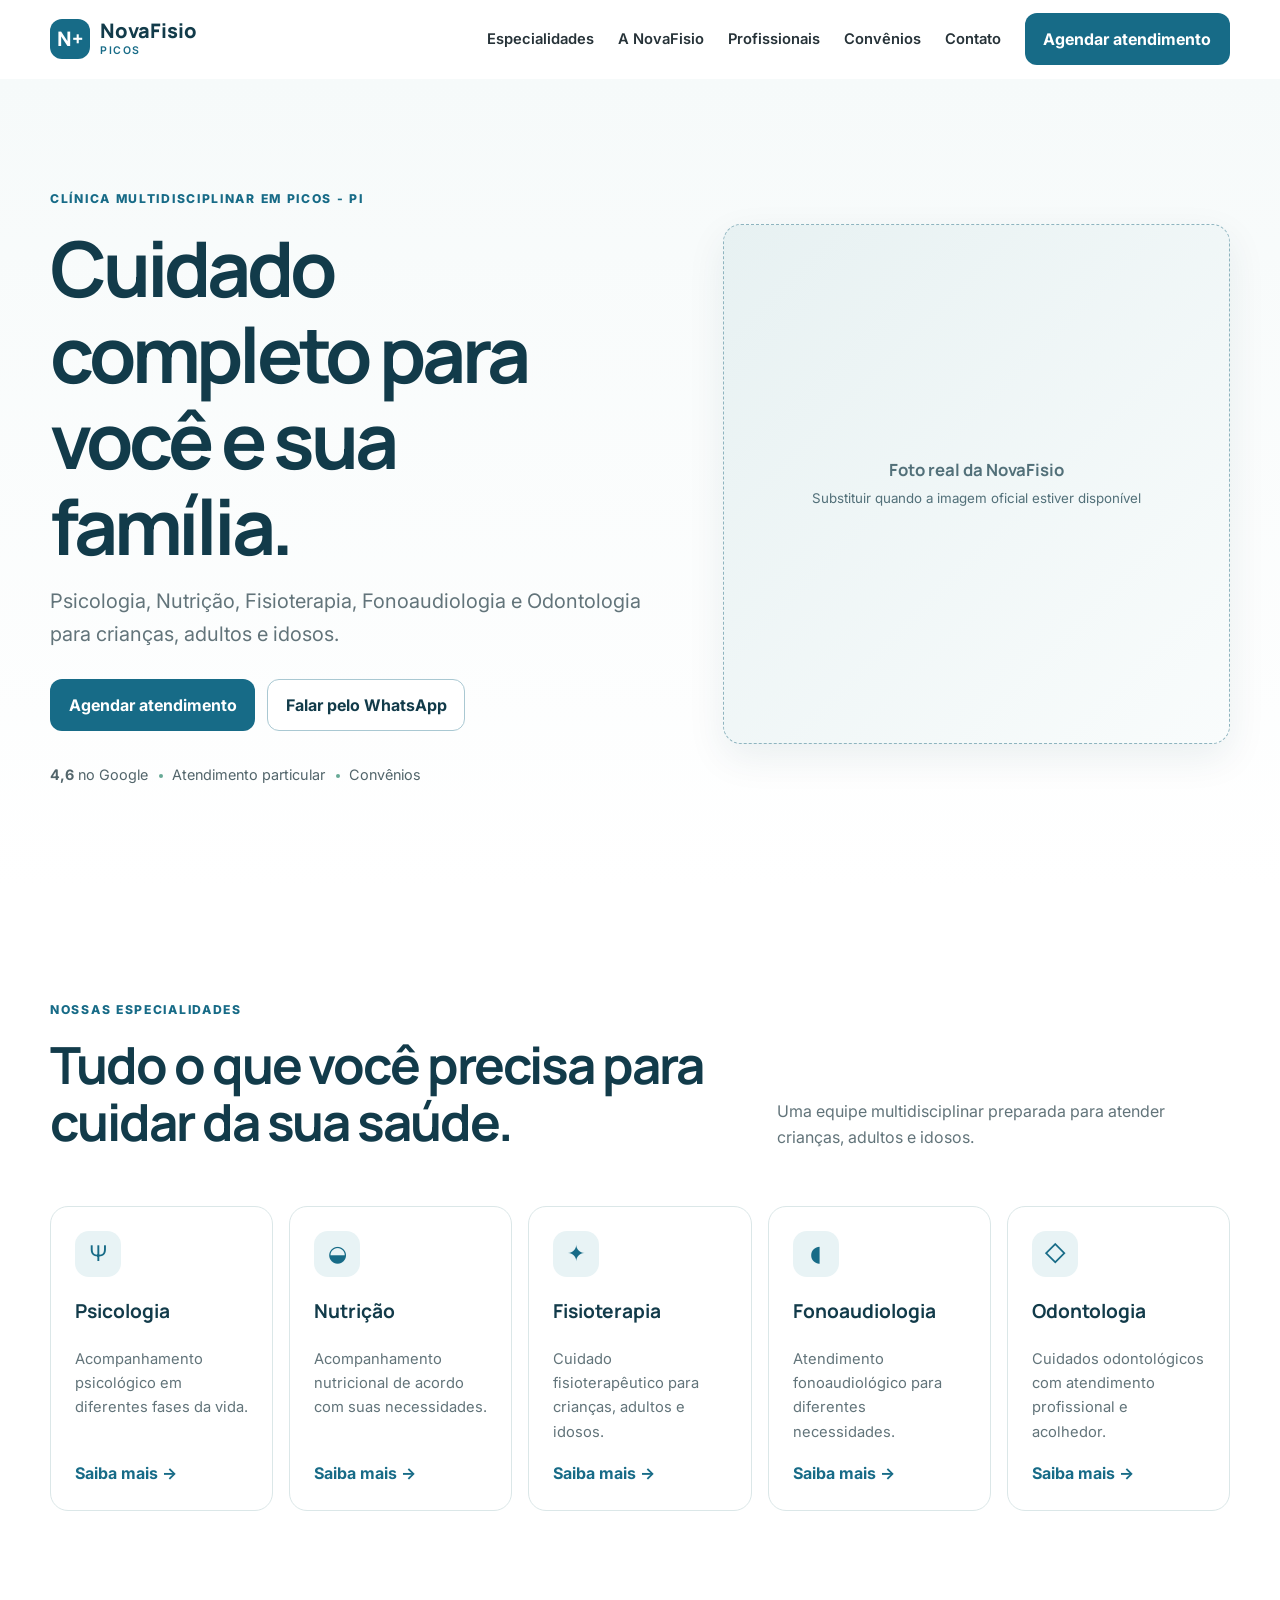
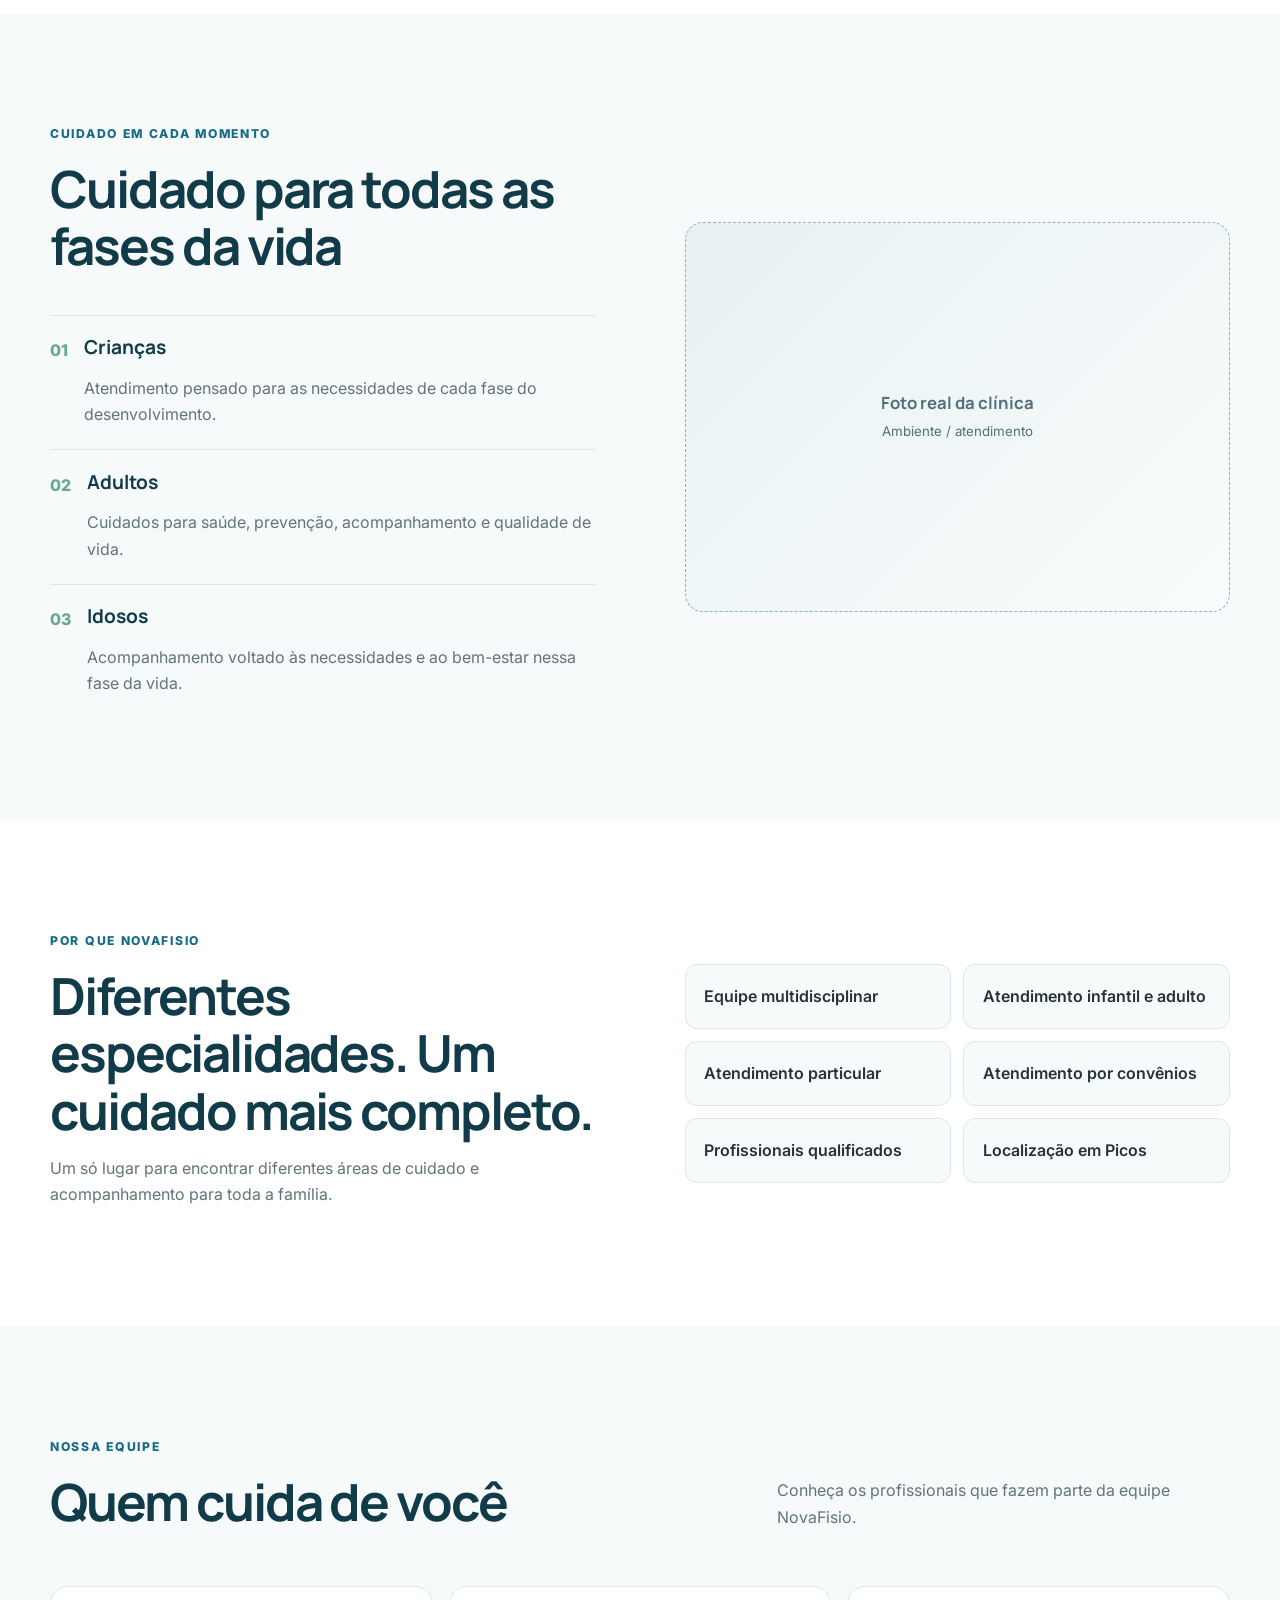
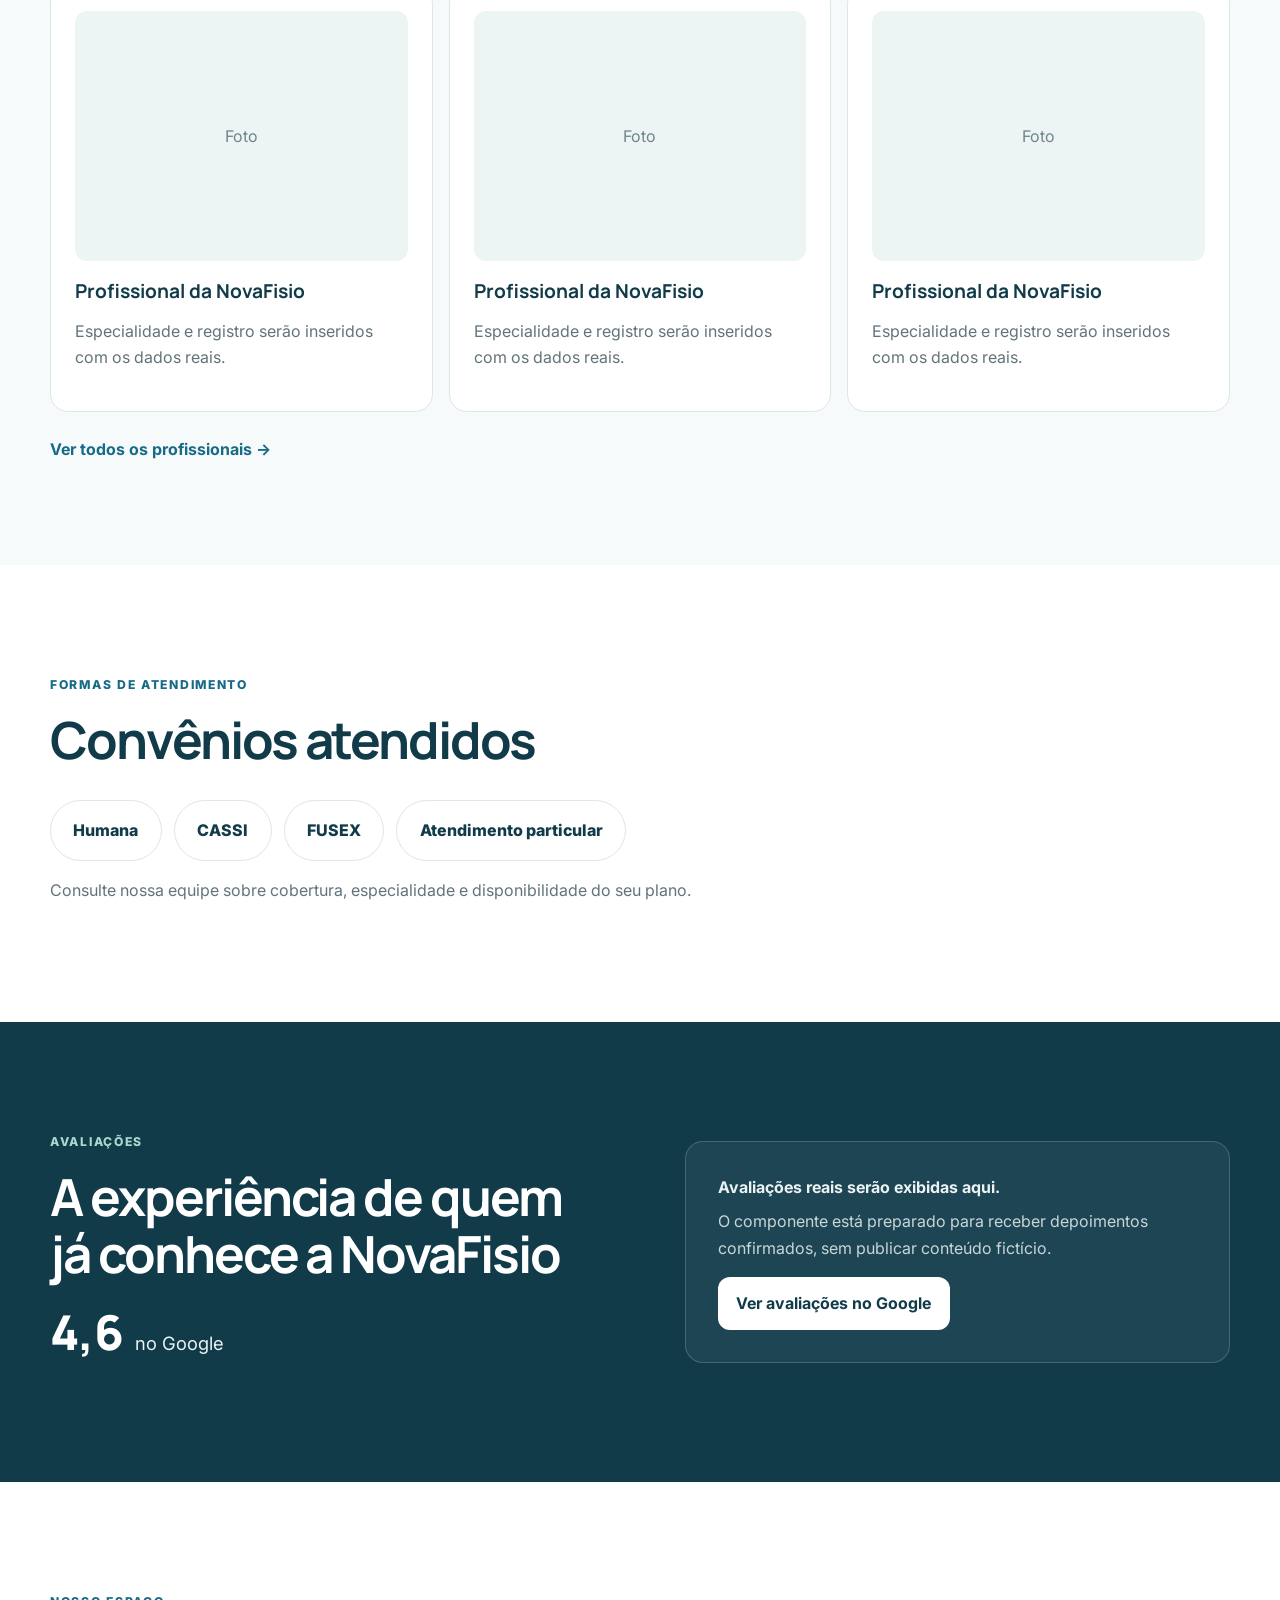
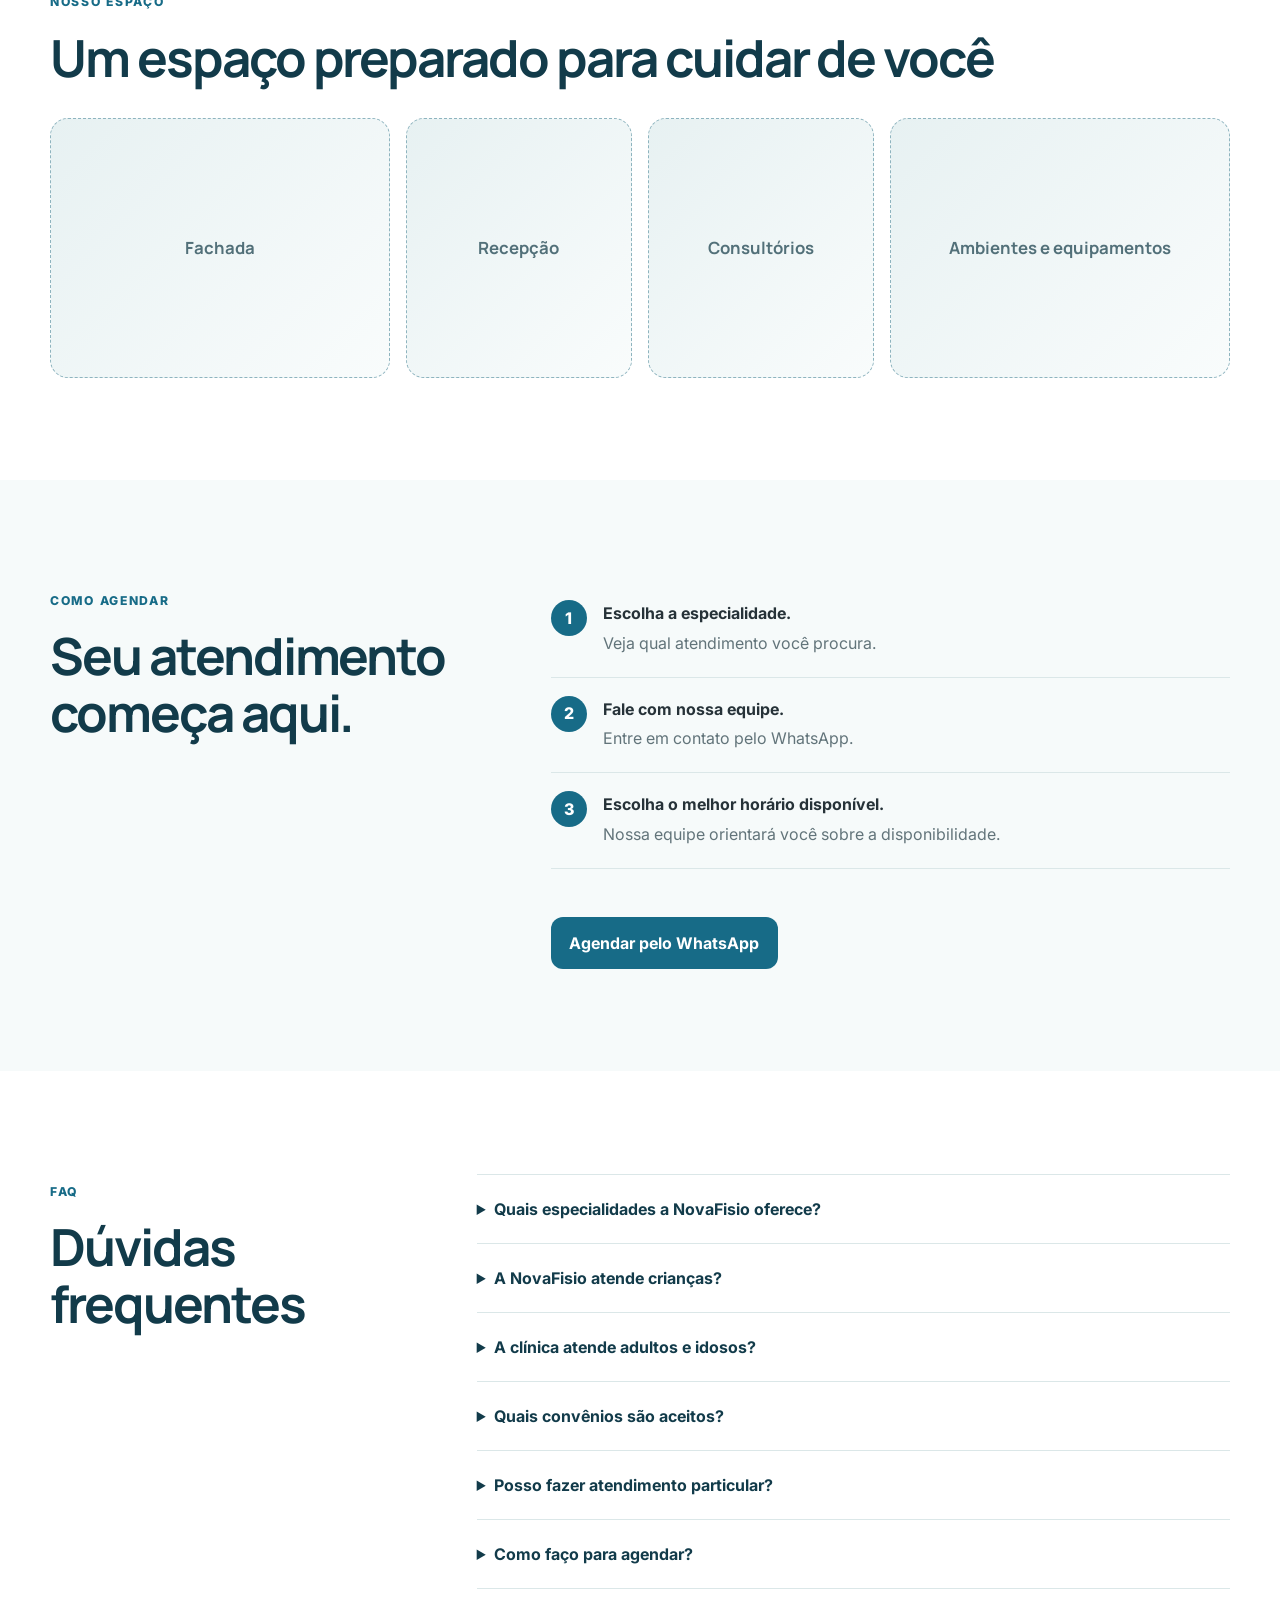
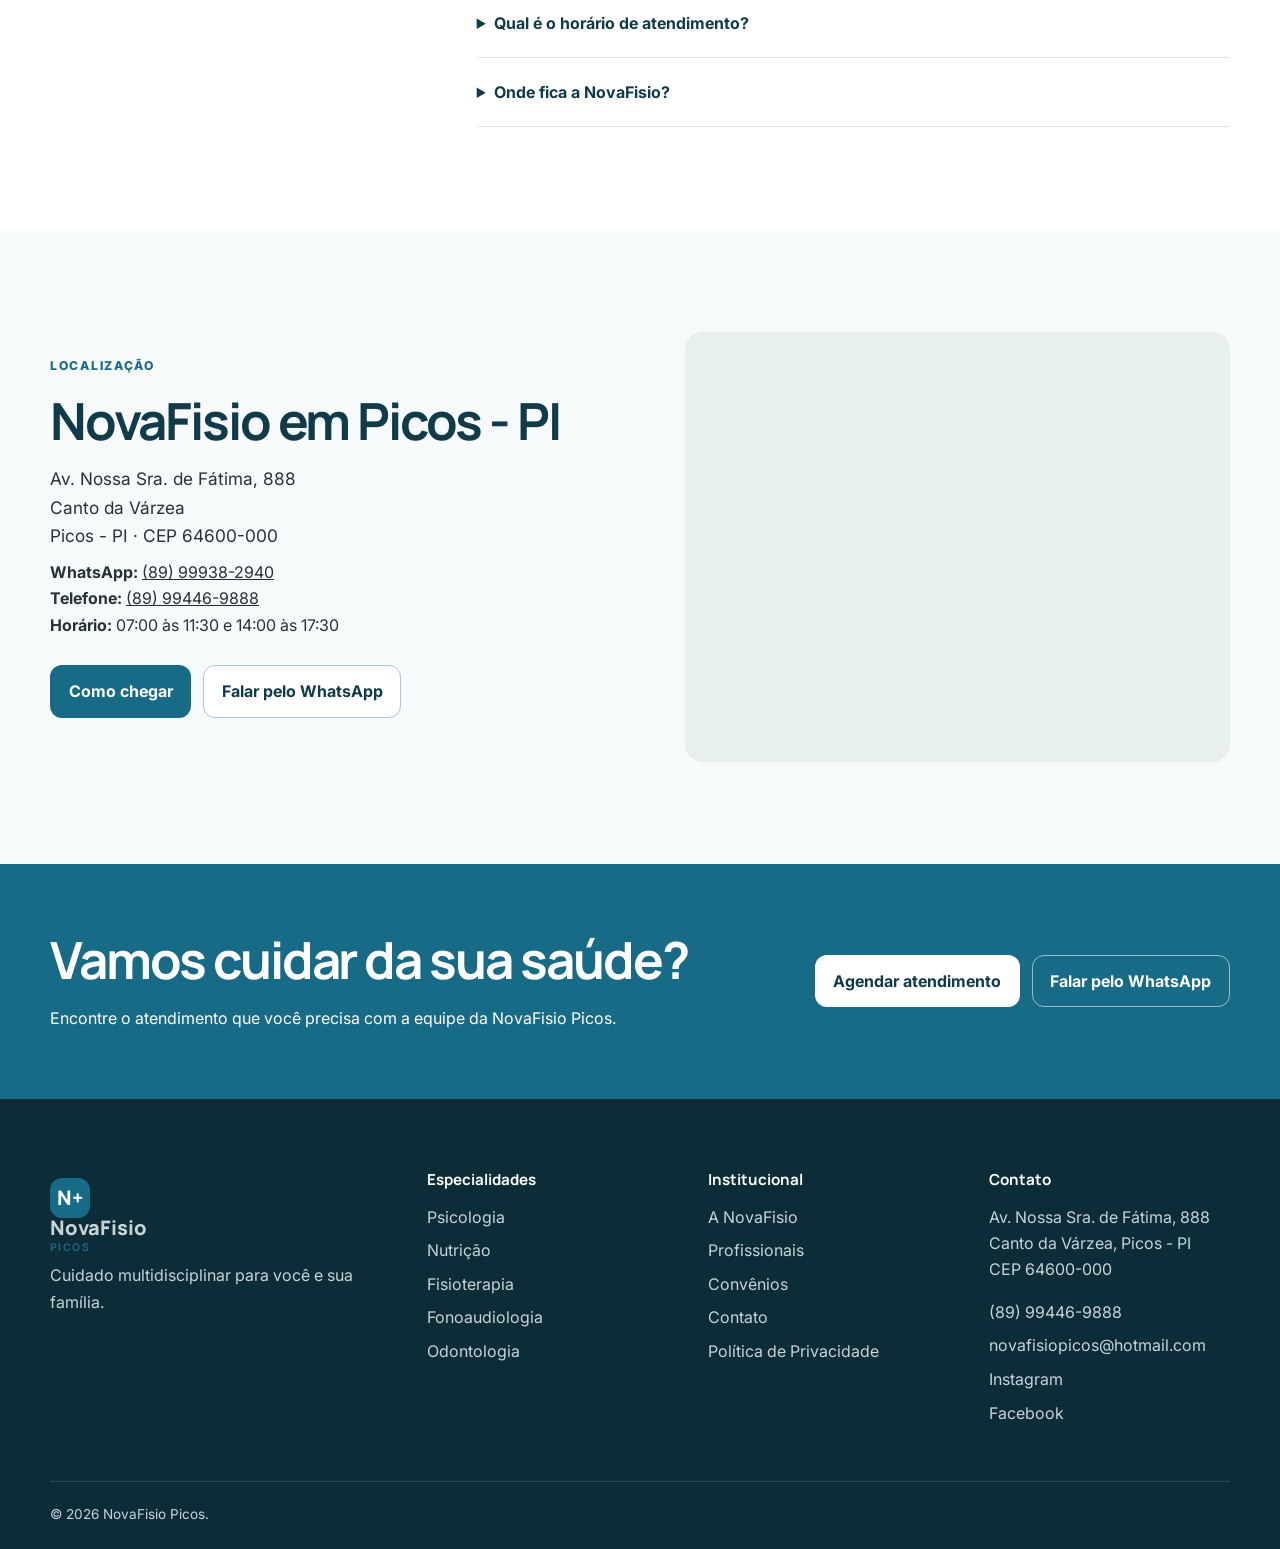
==== commit 0a14f654: "Add files via upload" ====
--- a/index.html
+++ b/index.html
@@ -123,9 +123,9 @@
         <p class="muted">Um só lugar para encontrar diferentes áreas de cuidado e acompanhamento para toda a família.</p>
       </div>
       <div class="benefits">
-        <div>Equipe multidisciplinar</div><div>Atendimento infantil, adulto e idoso</div>
+        <div>Equipe multidisciplinar</div><div>Atendimento infantil e adulto</div>
         <div>Atendimento particular</div><div>Atendimento por convênios</div>
-        <div>Estrutura para diferentes especialidades</div><div>Profissionais qualificados</div>
+        <div>Profissionais qualificados</div>
         <div>Localização em Picos</div>
       </div>
     </div>
@@ -223,4 +223,4 @@
 
 <a class="mobile-whatsapp track-whatsapp" href="https://wa.me/5589999382940?text=Ol%C3%A1%21%20Encontrei%20a%20NovaFisio%20pelo%20site%20e%20gostaria%20de%20agendar%20um%20atendimento." target="_blank" rel="noopener" aria-label="Falar com a NovaFisio pelo WhatsApp">WhatsApp</a>
 </body>
-</html>
+</html>
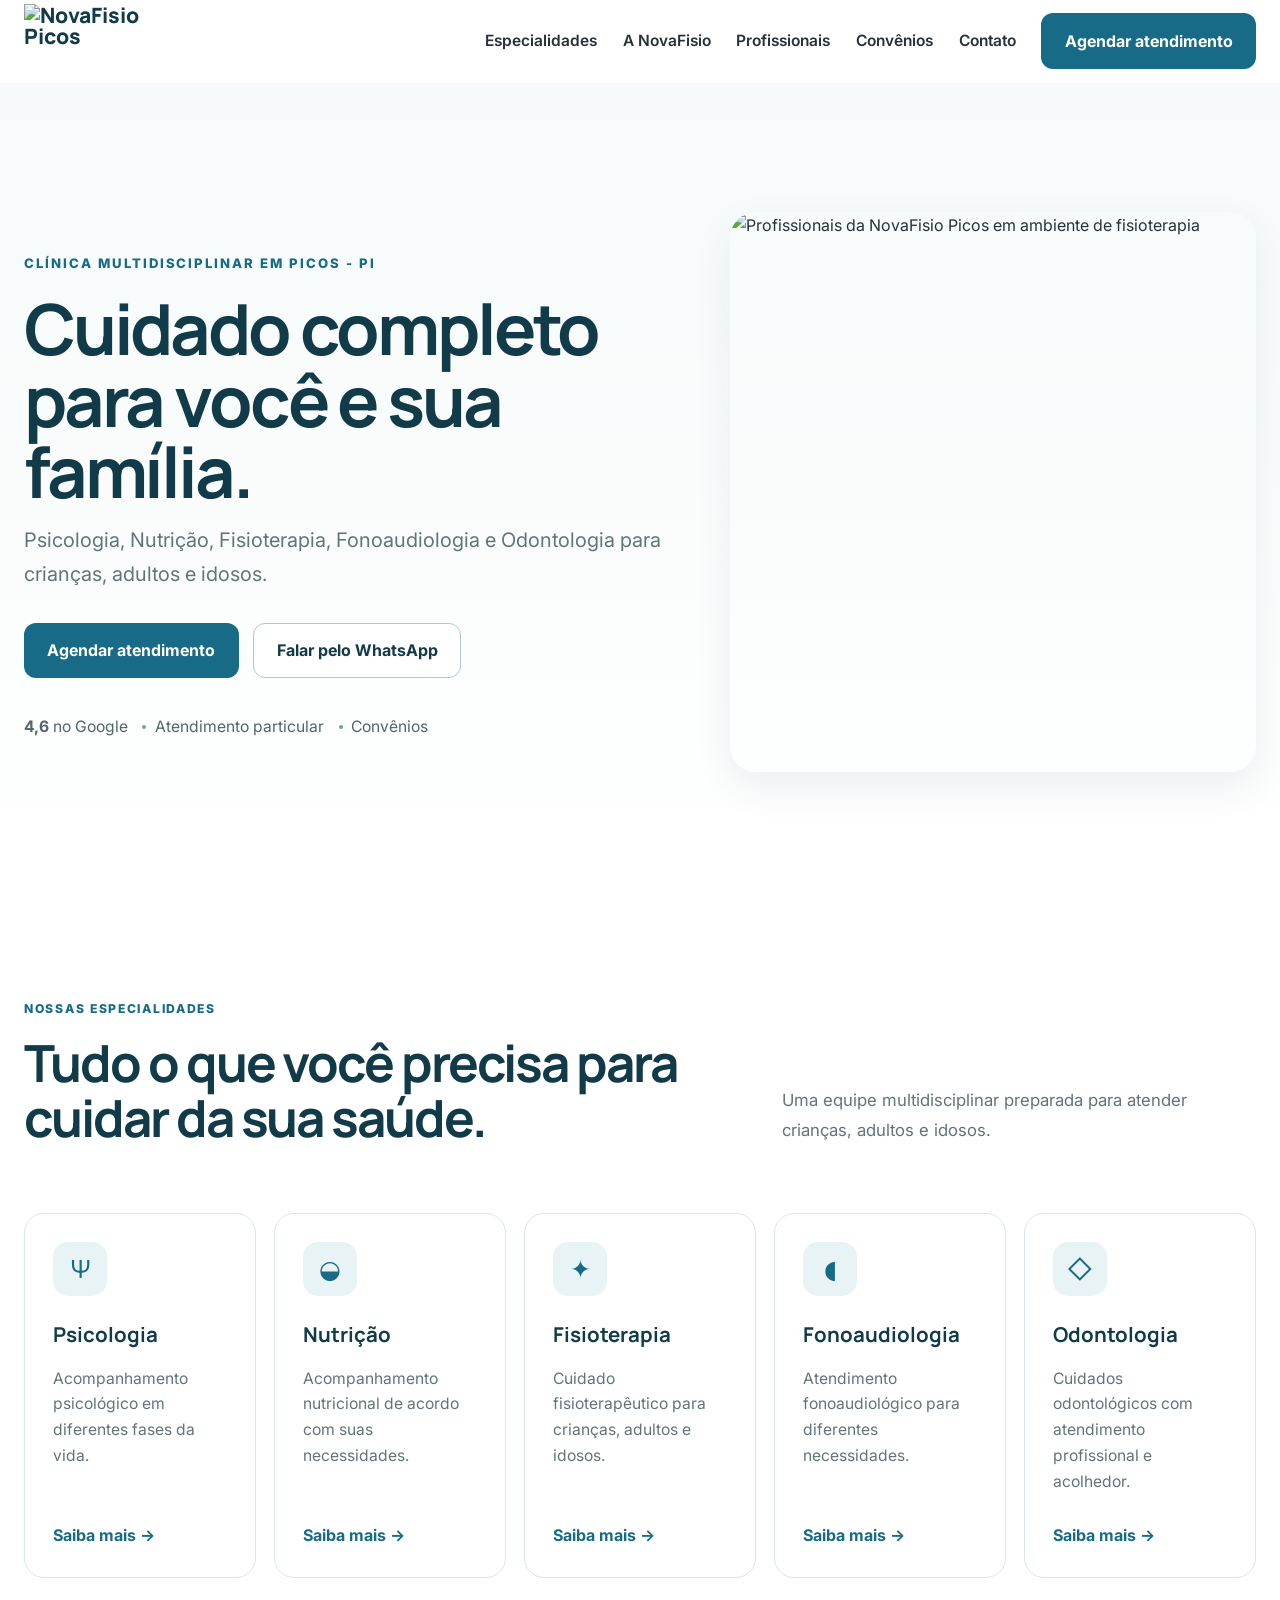
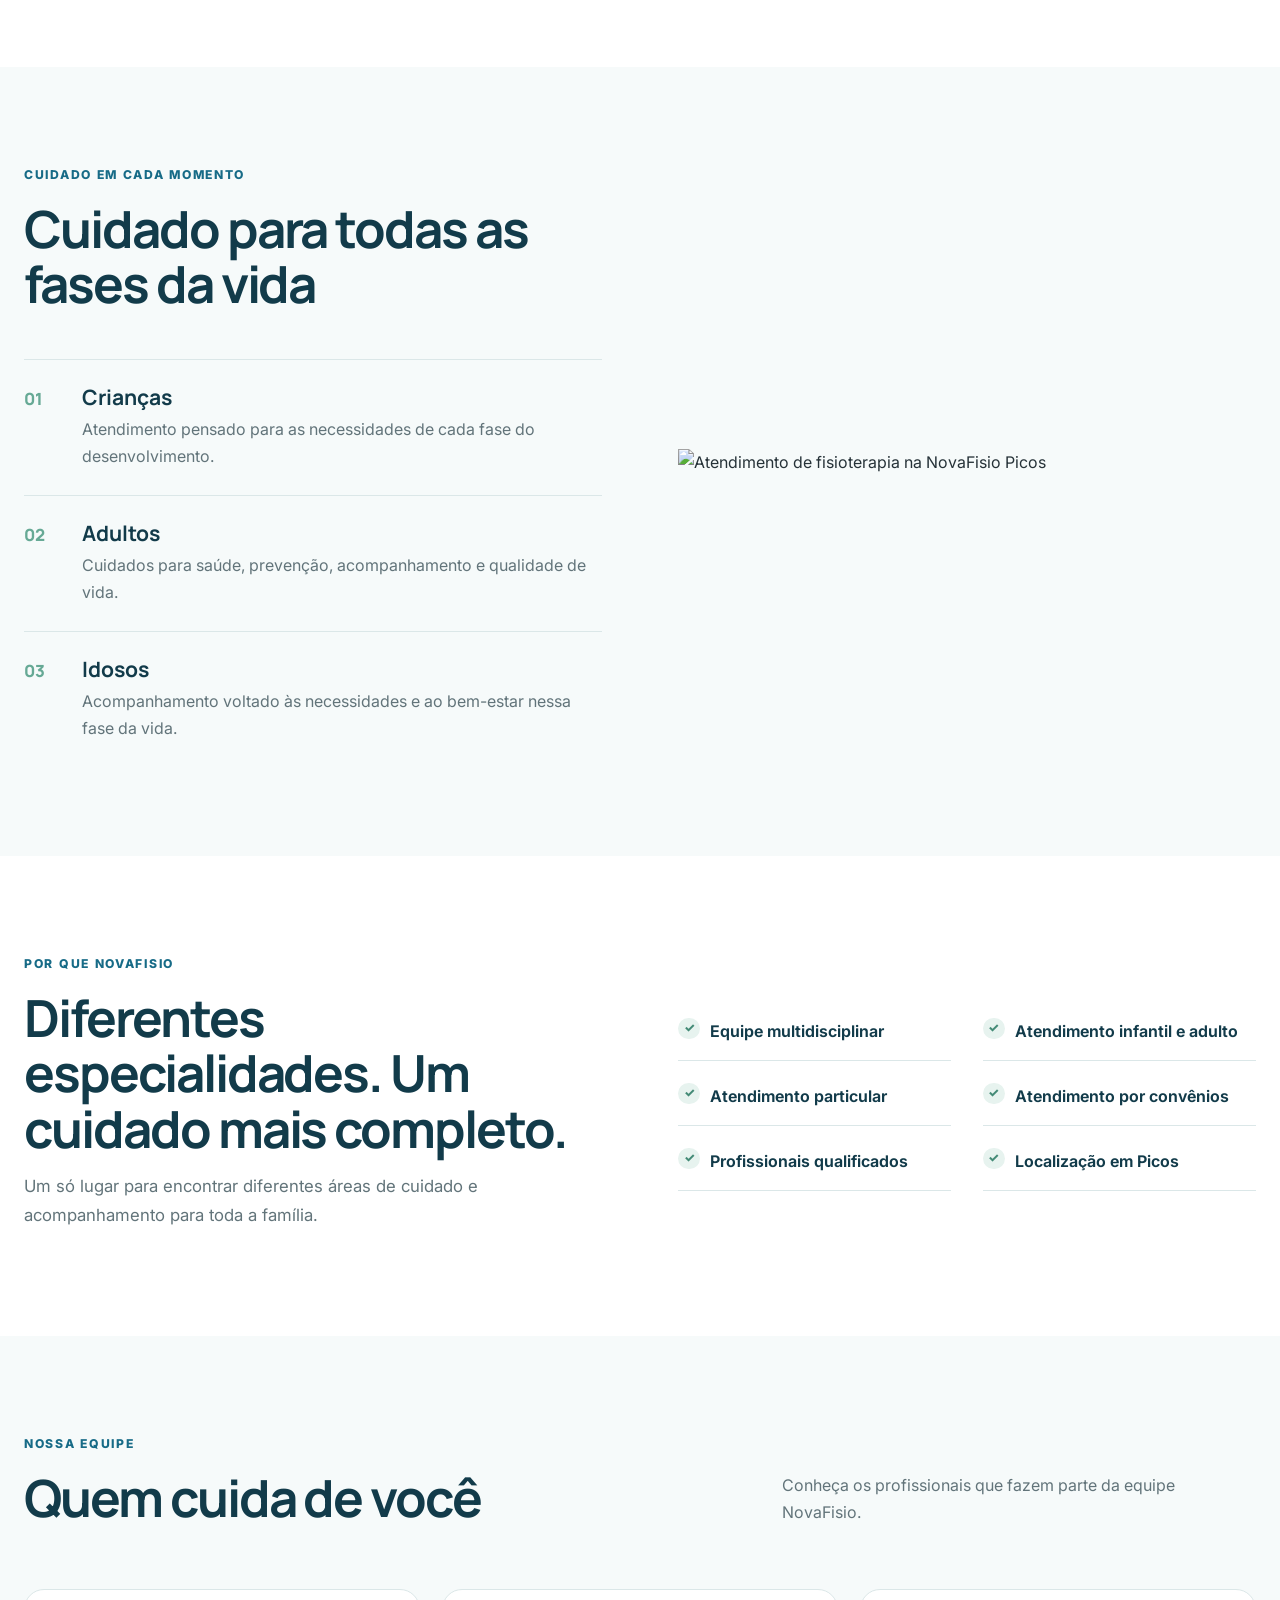
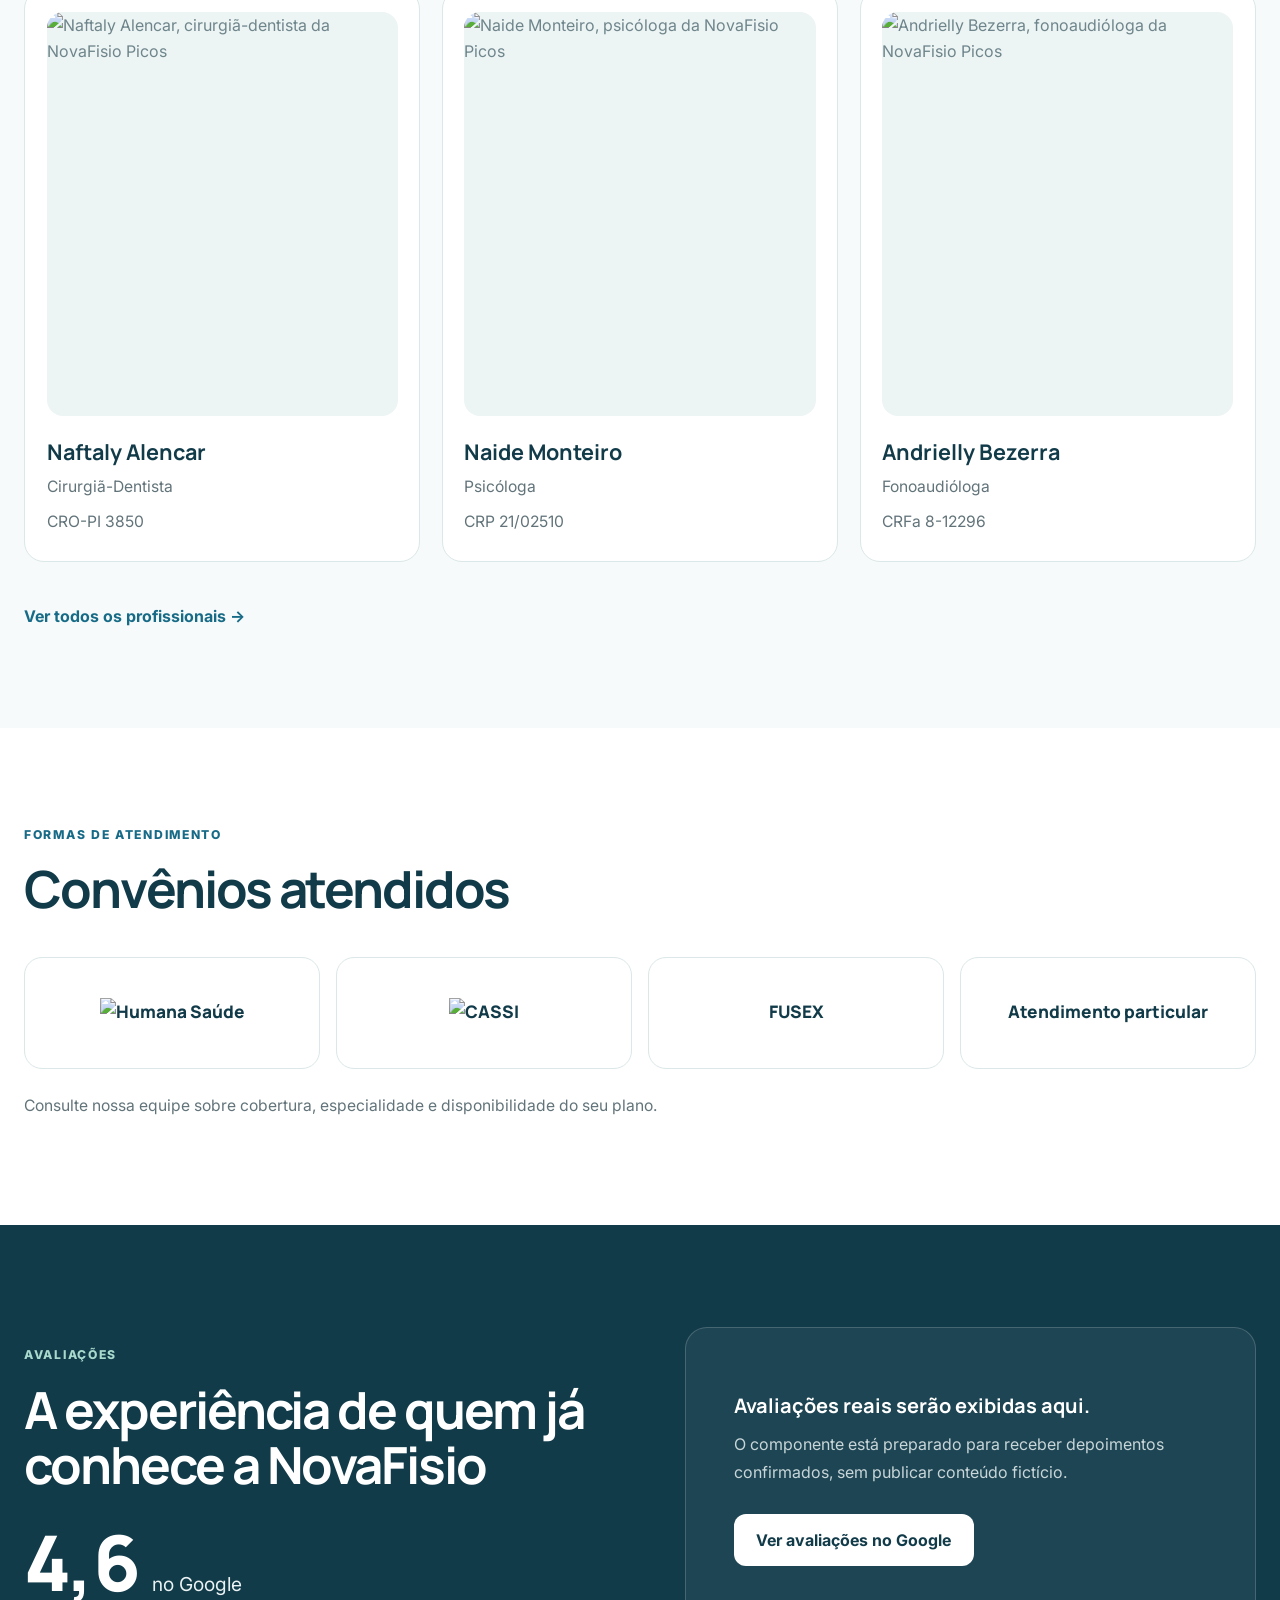
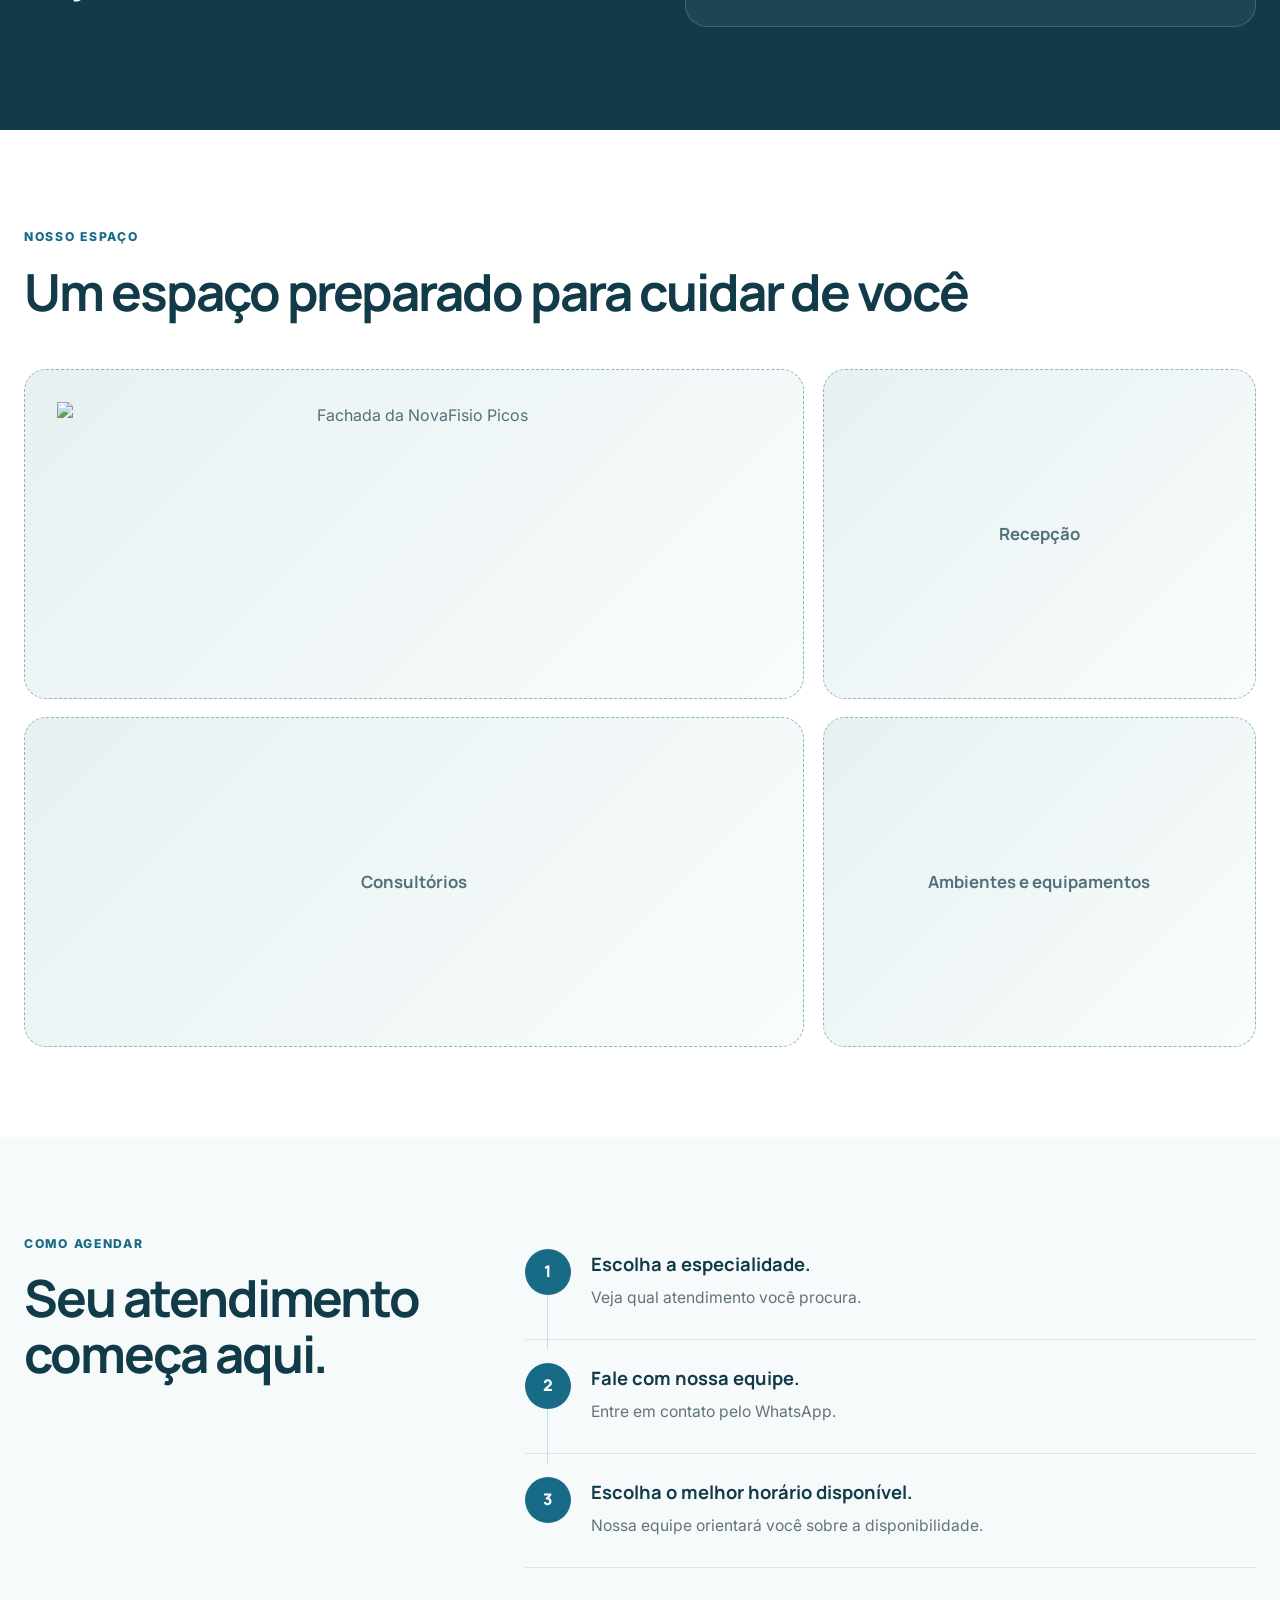
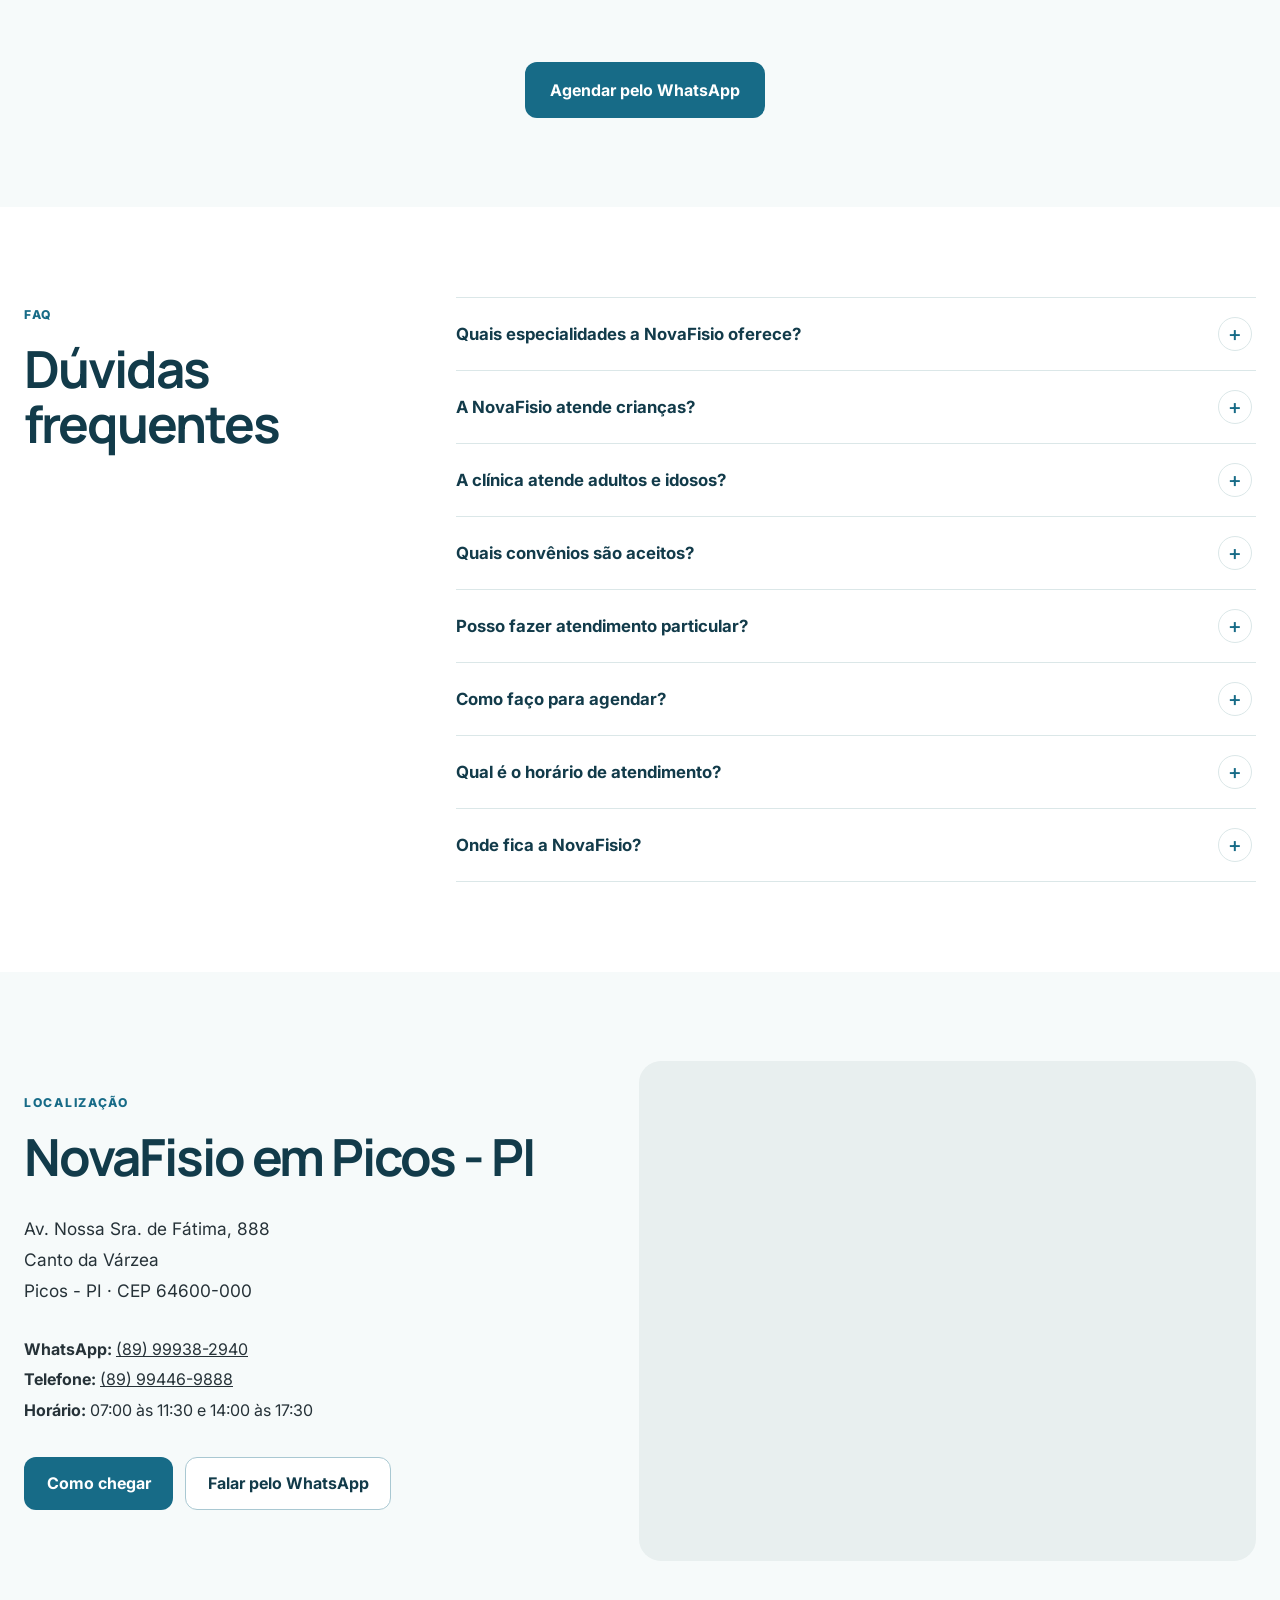
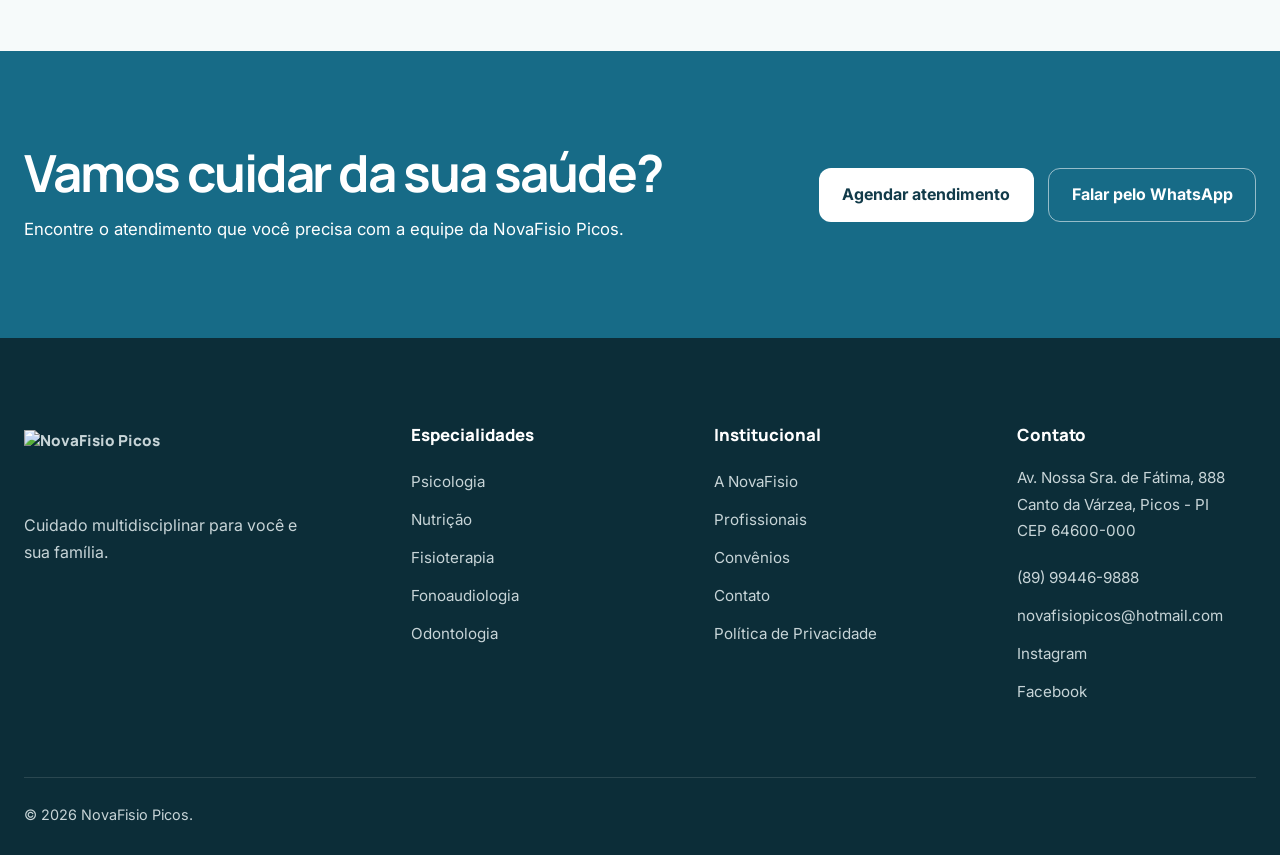
==== commit 7ae4d357: "Add files via upload" ====
--- a/index.html
+++ b/index.html
@@ -11,7 +11,7 @@
   <meta property="og:description" content="Cuidado multidisciplinar para crianças, adultos e idosos em Picos - PI.">
   <meta property="og:url" content="https://novafisiopicos.com.br/">
   <meta name="twitter:card" content="summary">
-  <link rel="icon" href="assets/images/favicon.svg" type="image/svg+xml">
+  <link rel="icon" href="assets/images/brand/novafisio-favicon.webp" type="image/webp">
   <link rel="stylesheet" href="assets/css/style.css">
   <script defer src="assets/js/main.js"></script>
   <script type="application/ld+json">
@@ -42,8 +42,7 @@
 <header class="site-header" id="topo">
   <div class="container header-inner">
     <a class="brand" href="/" aria-label="NovaFisio Picos - início">
-      <span class="brand-mark" aria-hidden="true">N+</span>
-      <span>NovaFisio <small>Picos</small></span>
+      <img class="brand-logo" src="assets/images/brand/novafisio-logo.webp" width="172" height="74" alt="NovaFisio Picos">
     </a>
     <button class="menu-toggle" type="button" aria-expanded="false" aria-controls="menu-principal" aria-label="Abrir menu">
       <span></span><span></span><span></span>
@@ -76,9 +75,8 @@
           <span>Convênios</span>
         </div>
       </div>
-      <div class="photo-placeholder hero-photo" role="img" aria-label="Espaço reservado para fotografia real da NovaFisio">
-        <span>Foto real da NovaFisio</span>
-        <small>Substituir quando a imagem oficial estiver disponível</small>
+      <div class="hero-photo">
+        <img src="assets/images/clinic/novafisio-picos-equipe-fisioterapia.webp" width="1200" height="1600" alt="Profissionais da NovaFisio Picos em ambiente de fisioterapia" fetchpriority="high" decoding="async">
       </div>
     </div>
   </section>
@@ -111,7 +109,7 @@
           <article><span>03</span><div><h3>Idosos</h3><p>Acompanhamento voltado às necessidades e ao bem-estar nessa fase da vida.</p></div></article>
         </div>
       </div>
-      <div class="photo-placeholder" role="img" aria-label="Espaço reservado para fotografia real dos ambientes da clínica"><span>Foto real da clínica</span><small>Ambiente / atendimento</small></div>
+      <div class="life-photo"><img src="assets/images/clinic/novafisio-picos-atendimento-fisioterapia.webp" width="1000" height="1000" alt="Atendimento de fisioterapia na NovaFisio Picos" loading="lazy" decoding="async"></div>
     </div>
   </section>
 
@@ -135,9 +133,9 @@
     <div class="container">
       <div class="section-heading"><div><p class="eyebrow">NOSSA EQUIPE</p><h2>Quem cuida de você</h2></div><p>Conheça os profissionais que fazem parte da equipe NovaFisio.</p></div>
       <div class="professional-grid">
-        <article class="card professional"><div class="avatar-placeholder" aria-hidden="true">Foto</div><h3>Profissional da NovaFisio</h3><p>Especialidade e registro serão inseridos com os dados reais.</p></article>
-        <article class="card professional"><div class="avatar-placeholder" aria-hidden="true">Foto</div><h3>Profissional da NovaFisio</h3><p>Especialidade e registro serão inseridos com os dados reais.</p></article>
-        <article class="card professional"><div class="avatar-placeholder" aria-hidden="true">Foto</div><h3>Profissional da NovaFisio</h3><p>Especialidade e registro serão inseridos com os dados reais.</p></article>
+        <article class="card professional"><div class="avatar-placeholder"><img src="assets/images/professionals/naftaly-alencar-dentista.webp" width="335" height="508" alt="Naftaly Alencar, cirurgiã-dentista da NovaFisio Picos" loading="lazy" decoding="async"></div><h3>Naftaly Alencar</h3><p>Cirurgiã-Dentista</p><p>CRO-PI 3850</p></article>
+        <article class="card professional"><div class="avatar-placeholder"><img src="assets/images/professionals/naide-monteiro-psicologa.webp" width="355" height="468" alt="Naide Monteiro, psicóloga da NovaFisio Picos" loading="lazy" decoding="async"></div><h3>Naide Monteiro</h3><p>Psicóloga</p><p>CRP 21/02510</p></article>
+        <article class="card professional"><div class="avatar-placeholder"><img src="assets/images/professionals/andrielly-bezerra-fonoaudiologa.webp" width="325" height="518" alt="Andrielly Bezerra, fonoaudióloga da NovaFisio Picos" loading="lazy" decoding="async"></div><h3>Andrielly Bezerra</h3><p>Fonoaudióloga</p><p>CRFa 8-12296</p></article>
       </div>
       <a class="text-link" href="/profissionais/">Ver todos os profissionais →</a>
     </div>
@@ -146,7 +144,12 @@
   <section class="section" id="convenios">
     <div class="container">
       <p class="eyebrow">FORMAS DE ATENDIMENTO</p><h2>Convênios atendidos</h2>
-      <div class="plans"><span>Humana</span><span>CASSI</span><span>FUSEX</span><span>Atendimento particular</span></div>
+      <div class="plans">
+        <span class="plan-logo"><img src="assets/images/insurance/humana-saude.webp" alt="Humana Saúde" loading="lazy" decoding="async"></span>
+        <span class="plan-logo"><img src="assets/images/insurance/cassi.webp" alt="CASSI" loading="lazy" decoding="async"></span>
+        <span class="plan-logo plan-pending">FUSEX</span>
+        <span>Atendimento particular</span>
+      </div>
       <p class="note">Consulte nossa equipe sobre cobertura, especialidade e disponibilidade do seu plano.</p>
     </div>
   </section>
@@ -162,7 +165,7 @@
     <div class="container">
       <p class="eyebrow">NOSSO ESPAÇO</p><h2>Um espaço preparado para cuidar de você</h2>
       <div class="gallery">
-        <div class="photo-placeholder"><span>Fachada</span></div><div class="photo-placeholder"><span>Recepção</span></div>
+        <div class="photo-placeholder gallery-photo"><img src="assets/images/clinic/novafisio-picos-fachada.webp" width="900" height="1600" alt="Fachada da NovaFisio Picos" loading="lazy" decoding="async"></div><div class="photo-placeholder"><span>Recepção</span></div>
         <div class="photo-placeholder"><span>Consultórios</span></div><div class="photo-placeholder"><span>Ambientes e equipamentos</span></div>
       </div>
     </div>
@@ -213,7 +216,7 @@
 
 <footer class="site-footer">
   <div class="container footer-grid">
-    <div><a class="brand brand-footer" href="/"><span class="brand-mark">N+</span><span>NovaFisio <small>Picos</small></span></a><p>Cuidado multidisciplinar para você e sua família.</p></div>
+    <div><a class="brand brand-footer" href="/"><img class="brand-logo brand-logo-footer" src="assets/images/brand/novafisio-logo.webp" width="172" height="74" alt="NovaFisio Picos"></a><p>Cuidado multidisciplinar para você e sua família.</p></div>
     <div><h2>Especialidades</h2><a href="/psicologia/">Psicologia</a><a href="/nutricao/">Nutrição</a><a href="/fisioterapia/">Fisioterapia</a><a href="/fonoaudiologia/">Fonoaudiologia</a><a href="/odontologia/">Odontologia</a></div>
     <div><h2>Institucional</h2><a href="/sobre/">A NovaFisio</a><a href="/profissionais/">Profissionais</a><a href="/convenios/">Convênios</a><a href="/contato/">Contato</a><a href="/politica-de-privacidade/">Política de Privacidade</a></div>
     <div><h2>Contato</h2><p>Av. Nossa Sra. de Fátima, 888<br>Canto da Várzea, Picos - PI<br>CEP 64600-000</p><a href="tel:+5589994469888">(89) 99446-9888</a><a href="mailto:novafisiopicos@hotmail.com">novafisiopicos@hotmail.com</a><a href="https://www.instagram.com/novafisiopicos/" target="_blank" rel="noopener">Instagram</a><a href="https://www.facebook.com/novafisiopicos" target="_blank" rel="noopener">Facebook</a></div>
--- a/assets/css/style.css
+++ b/assets/css/style.css
@@ -1,6 +1,1720 @@
 @import url('https://fonts.googleapis.com/css2?family=Inter:wght@400;500;600;700&family=Manrope:wght@600;700;800&display=swap');
-:root{--primary:#176B87;--dark:#123B4A;--green:#66A995;--bg:#F6FAFA;--white:#fff;--text:#263238;--muted:#62747a;--line:#dbe7e8;--r:18px;--r-sm:12px;--shadow:0 14px 38px rgba(18,59,74,.08);--max:1180px;--space:clamp(4rem,8vw,7rem)}
-*{box-sizing:border-box}html{scroll-behavior:smooth}body{margin:0;font-family:Inter,Arial,sans-serif;color:var(--text);background:#fff;line-height:1.65}a{color:inherit}h1,h2,h3{font-family:Manrope,Arial,sans-serif;line-height:1.12;color:var(--dark);margin:0 0 1rem}h1{font-size:clamp(2.55rem,6vw,5rem);letter-spacing:-.055em;max-width:800px}h2{font-size:clamp(2rem,4vw,3.35rem);letter-spacing:-.04em}h3{font-size:1.2rem}p{margin:.5rem 0 1rem}.container{width:min(calc(100% - 2rem),var(--max));margin-inline:auto}.skip-link{position:absolute;left:-9999px}.skip-link:focus{left:1rem;top:1rem;background:#fff;padding:.7rem;z-index:9999}.site-header{position:sticky;top:0;z-index:100;background:rgba(255,255,255,.94);border-bottom:1px solid transparent;backdrop-filter:blur(12px)}.site-header.scrolled{border-color:var(--line);box-shadow:0 6px 24px rgba(18,59,74,.05)}.header-inner{min-height:78px;display:flex;align-items:center;justify-content:space-between;gap:1rem}.brand{display:flex;align-items:center;gap:.65rem;text-decoration:none;font-family:Manrope;font-size:1.25rem;font-weight:800;color:var(--dark);line-height:1}.brand small{display:block;font:600 .66rem Inter;letter-spacing:.14em;text-transform:uppercase;color:var(--primary);margin-top:.22rem}.brand-mark{width:40px;height:40px;border-radius:12px;background:var(--primary);color:#fff;display:grid;place-items:center;font-weight:800}.main-nav{display:flex;align-items:center;gap:1.5rem}.main-nav>a:not(.btn){text-decoration:none;font-size:.92rem;font-weight:600}.main-nav>a:not(.btn):hover{color:var(--primary)}.menu-toggle{display:none;border:0;background:transparent;padding:.5rem}.menu-toggle span{display:block;width:25px;height:2px;background:var(--dark);margin:5px}.btn{display:inline-flex;align-items:center;justify-content:center;min-height:48px;padding:.75rem 1.1rem;border-radius:12px;text-decoration:none;font-weight:700;border:1px solid transparent;transition:.2s ease}.btn-primary{background:var(--primary);color:#fff}.btn-primary:hover{background:#115b73;transform:translateY(-1px)}.btn-secondary{border-color:#a9c8d2;color:var(--dark);background:#fff}.btn-secondary:hover{border-color:var(--primary);color:var(--primary)}.btn-light{background:#fff;color:var(--dark)}.btn-outline-light{border-color:rgba(255,255,255,.55);color:#fff}.btn:focus-visible,a:focus-visible,summary:focus-visible,button:focus-visible{outline:3px solid #f0b85a;outline-offset:3px}.hero{background:linear-gradient(180deg,var(--bg),#fff);padding:clamp(3.5rem,8vw,7rem) 0}.hero-grid{display:grid;grid-template-columns:1.08fr .92fr;gap:clamp(2rem,6vw,5rem);align-items:center}.eyebrow{font-size:.76rem;font-weight:800;letter-spacing:.14em;color:var(--primary);margin-bottom:1rem}.lead{font-size:clamp(1.05rem,2vw,1.25rem);color:var(--muted);max-width:680px}.actions{display:flex;flex-wrap:wrap;gap:.75rem;margin:1.7rem 0}.trust-row{display:flex;flex-wrap:wrap;gap:.75rem 1.5rem;color:#52656b;font-size:.9rem;margin-top:2rem}.trust-row span{position:relative}.trust-row span+span:before{content:"";width:4px;height:4px;border-radius:50%;background:var(--green);position:absolute;left:-.8rem;top:.7rem}.photo-placeholder{min-height:390px;border-radius:var(--r);border:1px dashed #8eb4bf;background:linear-gradient(135deg,#e7f1f2,#f9fcfc);display:flex;flex-direction:column;align-items:center;justify-content:center;text-align:center;color:#527079;padding:2rem}.photo-placeholder span{font:700 1.05rem Manrope}.photo-placeholder small{margin-top:.4rem}.hero-photo{min-height:520px;box-shadow:var(--shadow)}.section{padding:var(--space) 0}.section-soft{background:var(--bg)}.section-heading{display:grid;grid-template-columns:1.2fr .8fr;gap:3rem;align-items:end;margin-bottom:2.5rem}.section-heading>p{color:var(--muted);max-width:520px}.specialty-grid{display:grid;grid-template-columns:repeat(5,1fr);gap:1rem}.card{background:#fff;border:1px solid var(--line);border-radius:var(--r);padding:1.5rem}.specialty-card{min-height:260px;display:flex;flex-direction:column}.specialty-card .icon{width:46px;height:46px;border-radius:14px;background:#e8f3f5;color:var(--primary);display:grid;place-items:center;font-size:1.35rem;margin-bottom:1.5rem}.specialty-card p{font-size:.92rem;color:var(--muted);flex:1}.specialty-card a,.text-link{font-weight:700;text-decoration:none;color:var(--primary)}.specialty-card:hover{box-shadow:var(--shadow);transform:translateY(-3px);transition:.2s ease}.life-grid,.why-grid,.reviews,.location-grid{display:grid;grid-template-columns:1fr 1fr;gap:clamp(2rem,7vw,6rem);align-items:center}.life-list{margin-top:2.5rem}.life-list article{display:flex;gap:1rem;padding:1.35rem 0;border-top:1px solid var(--line)}.life-list article>span{font-weight:800;color:var(--green)}.life-list p{color:var(--muted);margin:0}.muted{color:var(--muted);max-width:580px}.benefits{display:grid;grid-template-columns:1fr 1fr;gap:.75rem}.benefits div{padding:1.15rem;background:var(--bg);border:1px solid var(--line);border-radius:var(--r-sm);font-weight:600}.professional-grid{display:grid;grid-template-columns:repeat(3,1fr);gap:1rem;margin-bottom:1.5rem}.avatar-placeholder{aspect-ratio:4/3;background:#edf4f4;border-radius:12px;display:grid;place-items:center;color:#6e858b;margin-bottom:1.25rem}.professional p{color:var(--muted)}.plans{display:flex;flex-wrap:wrap;gap:.75rem;margin:2rem 0 1rem}.plans span{padding:1rem 1.4rem;border:1px solid var(--line);border-radius:999px;font-weight:800;color:var(--dark);background:#fff}.note{color:var(--muted)}.section-dark{background:var(--dark);color:#eaf2f3}.section-dark h2{color:#fff}.eyebrow.light{color:#a8d9cd}.rating{font-size:1.15rem}.rating strong{font:800 3rem Manrope;color:#fff;margin-right:.4rem}.review-placeholder{border:1px solid rgba(255,255,255,.18);border-radius:var(--r);padding:2rem;background:rgba(255,255,255,.05)}.review-placeholder p{color:#c8d6d9}.gallery{display:grid;grid-template-columns:1.2fr .8fr .8fr 1.2fr;gap:1rem;margin-top:2rem}.gallery .photo-placeholder{min-height:260px}.schedule-grid{display:grid;grid-template-columns:.8fr 1.2fr;gap:3rem;align-items:start}.steps{list-style:none;padding:0;margin:0}.steps li{display:flex;gap:1rem;padding:1.1rem 0;border-bottom:1px solid var(--line)}.steps li>span{width:36px;height:36px;flex:0 0 36px;border-radius:50%;display:grid;place-items:center;background:var(--primary);color:#fff;font-weight:800}.steps p{margin:.2rem 0;color:var(--muted)}.schedule-grid>.btn{grid-column:2;justify-self:start}.faq-wrap{display:grid;grid-template-columns:.65fr 1.35fr;gap:4rem}.accordion details{border-top:1px solid var(--line);padding:1rem 0}.accordion details:last-child{border-bottom:1px solid var(--line)}summary{cursor:pointer;font-weight:700;color:var(--dark);padding:.3rem 2rem .3rem 0}.accordion p{color:var(--muted);max-width:700px}.location-grid address{font-style:normal;font-size:1.08rem}.map{width:100%;min-height:430px;border:0;border-radius:var(--r);background:#e8efef}.final-cta{padding:4rem 0;background:var(--primary);color:#fff}.final-cta .container{display:flex;justify-content:space-between;align-items:center;gap:2rem}.final-cta h2{color:#fff}.final-cta p{margin-bottom:0}.site-footer{background:#0c2d38;color:#c7d4d7;padding:4.5rem 0 1.5rem}.brand-footer{color:#fff;margin-bottom:1rem}.footer-grid{display:grid;grid-template-columns:1.4fr repeat(3,1fr);gap:2.5rem}.footer-grid h2{font-size:.95rem;color:#fff;letter-spacing:0}.footer-grid a{display:block;color:#c7d4d7;text-decoration:none;margin:.45rem 0}.footer-grid a:hover{color:#fff}.footer-bottom{border-top:1px solid rgba(255,255,255,.12);padding-top:1.3rem;margin-top:3rem;font-size:.85rem}.mobile-whatsapp{display:none}
-@media(max-width:980px){.menu-toggle{display:block}.main-nav{position:absolute;left:1rem;right:1rem;top:70px;display:none;flex-direction:column;align-items:stretch;background:#fff;border:1px solid var(--line);border-radius:16px;padding:1rem;box-shadow:var(--shadow)}.main-nav.open{display:flex}.main-nav a{padding:.45rem}.hero-grid,.life-grid,.why-grid,.reviews,.location-grid,.faq-wrap{grid-template-columns:1fr}.hero-photo{min-height:390px}.specialty-grid{grid-template-columns:repeat(2,1fr)}.section-heading{grid-template-columns:1fr;gap:.4rem}.gallery{grid-template-columns:1fr 1fr}.footer-grid{grid-template-columns:1fr 1fr}.schedule-grid{grid-template-columns:1fr}.schedule-grid>.btn{grid-column:1}.final-cta .container{align-items:flex-start;flex-direction:column}}
-@media(max-width:620px){.container{width:min(calc(100% - 1.35rem),var(--max))}.header-inner{min-height:68px}.brand{font-size:1.08rem}.brand-mark{width:36px;height:36px}.hero{padding:3rem 0 4rem}.hero h1{font-size:clamp(2.35rem,12vw,3.4rem)}.actions{flex-direction:column}.actions .btn{width:100%}.trust-row{display:grid;gap:.6rem}.trust-row span+span:before{display:none}.hero-photo{min-height:300px}.specialty-grid,.professional-grid,.benefits,.gallery,.footer-grid{grid-template-columns:1fr}.specialty-card{min-height:220px}.photo-placeholder{min-height:280px}.gallery .photo-placeholder{min-height:210px}.final-cta{padding-bottom:6.5rem}.mobile-whatsapp{position:fixed;display:none;z-index:90;left:.7rem;right:.7rem;bottom:.7rem;min-height:50px;align-items:center;justify-content:center;background:#237a63;color:#fff;text-decoration:none;border-radius:14px;font-weight:800;box-shadow:0 10px 28px rgba(0,0,0,.2)}.mobile-whatsapp.visible{display:flex}}
-@media(prefers-reduced-motion:reduce){html{scroll-behavior:auto}*,*:before,*:after{transition:none!important;animation:none!important}}
+
+/* 1. Variables */
+:root {
+  --primary: #176B87;
+  --dark: #123B4A;
+  --green: #66A995;
+  --bg: #F6FAFA;
+  --white: #FFFFFF;
+  --text: #263238;
+  --muted: #62747a;
+  --line: #dbe7e8;
+  --r: 18px;
+  --r-sm: 12px;
+  --shadow: 0 14px 38px rgba(18, 59, 74, .08);
+  --max: 1260px;
+  --space: clamp(4rem, 7vw, 6.5rem);
+}
+
+/* 2. Reset / Base */
+* {
+  box-sizing: border-box;
+}
+
+html {
+  scroll-behavior: smooth;
+}
+
+body {
+  margin: 0;
+  font-family: Inter, Arial, sans-serif;
+  color: var(--text);
+  background: #fff;
+  line-height: 1.65;
+}
+
+a {
+  color: inherit;
+}
+
+.container {
+  width: min(calc(100% - 3rem), var(--max));
+  margin-inline: auto;
+}
+
+.skip-link {
+  position: absolute;
+  left: -9999px;
+}
+
+.skip-link:focus {
+  left: 1rem;
+  top: 1rem;
+  background: #fff;
+  padding: .7rem;
+  z-index: 9999;
+}
+
+/* 3. Typography */
+h1,
+h2,
+h3 {
+  font-family: Manrope, Arial, sans-serif;
+  line-height: 1.12;
+  color: var(--dark);
+  margin: 0 0 1rem;
+}
+
+h1 {
+  font-size: clamp(3.2rem, 5.5vw, 5rem);
+  line-height: 1.01;
+  letter-spacing: -.045em;
+  max-width: 760px;
+}
+
+h2 {
+  font-size: clamp(2rem, 4vw, 3.35rem);
+  letter-spacing: -.04em;
+}
+
+h3 {
+  font-size: 1.2rem;
+}
+
+p {
+  margin: .5rem 0 1rem;
+}
+
+/* Larger H2 scale only in the reviewed first half */
+#especialidades h2,
+#sobre h2,
+.why-grid h2 {
+  font-size: clamp(2.4rem, 4vw, 3.75rem);
+  line-height: 1.08;
+}
+
+/* 4. Layout / Sections */
+.section {
+  padding: var(--space) 0;
+}
+
+.section-soft {
+  background: var(--bg);
+}
+
+.section-heading {
+  display: grid;
+  grid-template-columns: 1.2fr .8fr;
+  gap: 3rem;
+  align-items: end;
+  margin-bottom: 2.5rem;
+}
+
+.section-heading > p {
+  color: var(--muted);
+  max-width: 520px;
+}
+
+/* 5. Header */
+.site-header {
+  position: sticky;
+  top: 0;
+  z-index: 100;
+  background: rgba(255, 255, 255, .94);
+  border-bottom: 1px solid transparent;
+  backdrop-filter: blur(12px);
+}
+
+.site-header.scrolled {
+  border-color: var(--line);
+  box-shadow: 0 6px 24px rgba(18, 59, 74, .05);
+}
+
+.header-inner {
+  min-height: 82px;
+  display: flex;
+  align-items: center;
+  justify-content: space-between;
+  gap: 1.5rem;
+}
+
+.brand {
+  display: flex;
+  align-items: center;
+  gap: .72rem;
+  text-decoration: none;
+  font-family: Manrope;
+  font-size: 1.32rem;
+  font-weight: 800;
+  color: var(--dark);
+  line-height: 1;
+}
+
+.brand small {
+  display: block;
+  font: 600 .68rem Inter;
+  letter-spacing: .14em;
+  text-transform: uppercase;
+  color: var(--primary);
+  margin-top: .22rem;
+}
+
+.brand-mark {
+  width: 44px;
+  height: 44px;
+  border-radius: 13px;
+  background: var(--primary);
+  color: #fff;
+  display: grid;
+  place-items: center;
+  font-weight: 800;
+}
+
+.main-nav {
+  display: flex;
+  align-items: center;
+  gap: clamp(1.2rem, 2vw, 1.8rem);
+}
+
+.main-nav > a:not(.btn) {
+  text-decoration: none;
+  font-size: .97rem;
+  font-weight: 600;
+}
+
+.main-nav > a:not(.btn):hover {
+  color: var(--primary);
+}
+
+.menu-toggle {
+  display: none;
+  border: 0;
+  background: transparent;
+  padding: .5rem;
+}
+
+.menu-toggle span {
+  display: block;
+  width: 25px;
+  height: 2px;
+  background: var(--dark);
+  margin: 5px;
+}
+
+.nav-cta {
+  padding-inline: 1.35rem;
+}
+
+/* 6. Buttons */
+.btn {
+  display: inline-flex;
+  align-items: center;
+  justify-content: center;
+  min-height: 48px;
+  padding: .75rem 1.1rem;
+  border-radius: 12px;
+  text-decoration: none;
+  font-weight: 700;
+  border: 1px solid transparent;
+  transition: .2s ease;
+}
+
+.btn-primary {
+  background: var(--primary);
+  color: #fff;
+}
+
+.btn-primary:hover {
+  background: #115b73;
+  transform: translateY(-1px);
+}
+
+.btn-secondary {
+  border-color: #a9c8d2;
+  color: var(--dark);
+  background: #fff;
+}
+
+.btn-secondary:hover {
+  border-color: var(--primary);
+  color: var(--primary);
+}
+
+.btn-light {
+  background: #fff;
+  color: var(--dark);
+}
+
+.btn-outline-light {
+  border-color: rgba(255, 255, 255, .55);
+  color: #fff;
+}
+
+/* Larger buttons only in reviewed header / hero */
+.site-header .btn,
+.hero .btn {
+  min-height: 54px;
+  padding: .85rem 1.4rem;
+}
+
+/* 7. Hero */
+.hero {
+  background: linear-gradient(180deg, var(--bg), #fff);
+  padding: clamp(2.5rem, 5vw, 4.5rem) 0;
+}
+
+.hero-grid {
+  display: grid;
+  grid-template-columns: minmax(0, 1.1fr) minmax(420px, .9fr);
+  gap: clamp(2.5rem, 5vw, 5rem);
+  align-items: center;
+}
+
+.hero-copy {
+  max-width: 720px;
+}
+
+.eyebrow {
+  font-size: .76rem;
+  font-weight: 800;
+  letter-spacing: .14em;
+  color: var(--primary);
+  margin-bottom: 1rem;
+}
+
+.hero .eyebrow {
+  font-size: .82rem;
+  letter-spacing: .15em;
+  margin-bottom: 1.2rem;
+}
+
+.lead {
+  font-size: clamp(1.1rem, 1.6vw, 1.25rem);
+  color: var(--muted);
+  max-width: 650px;
+  line-height: 1.7;
+}
+
+.actions {
+  display: flex;
+  flex-wrap: wrap;
+  gap: .75rem;
+  margin: 1.7rem 0;
+}
+
+.hero .actions {
+  gap: .9rem;
+  margin: 2rem 0;
+}
+
+.trust-row {
+  display: flex;
+  flex-wrap: wrap;
+  gap: .75rem 1.5rem;
+  color: #52656b;
+  font-size: .9rem;
+  margin-top: 2rem;
+}
+
+.hero .trust-row {
+  font-size: .98rem;
+  gap: .8rem 1.7rem;
+  margin-top: 2.2rem;
+}
+
+.trust-row span {
+  position: relative;
+}
+
+.trust-row span + span::before {
+  content: "";
+  width: 4px;
+  height: 4px;
+  border-radius: 50%;
+  background: var(--green);
+  position: absolute;
+  left: -.8rem;
+  top: .7rem;
+}
+
+.photo-placeholder {
+  min-height: 390px;
+  border-radius: var(--r);
+  border: 1px dashed #8eb4bf;
+  background: linear-gradient(135deg, #e7f1f2, #f9fcfc);
+  display: flex;
+  flex-direction: column;
+  align-items: center;
+  justify-content: center;
+  text-align: center;
+  color: #527079;
+  padding: 2rem;
+}
+
+.photo-placeholder span {
+  font: 700 1.05rem Manrope;
+}
+
+.photo-placeholder small {
+  margin-top: .4rem;
+}
+
+.hero-photo {
+  width: 100%;
+  min-height: 560px;
+  height: min(58vh, 590px);
+  border-radius: 26px;
+  box-shadow: var(--shadow);
+  overflow: hidden;
+}
+
+.hero-photo img {
+  width: 100%;
+  height: 100%;
+  object-fit: cover;
+  display: block;
+}
+
+/* 8. Sections — reviewed first half */
+#especialidades .section-heading {
+  margin-bottom: 3.25rem;
+}
+
+#especialidades .section-heading > p {
+  font-size: 1.05rem;
+  line-height: 1.75;
+}
+
+.life-grid,
+.why-grid,
+.reviews,
+.location-grid {
+  display: grid;
+  grid-template-columns: 1fr 1fr;
+  gap: clamp(2rem, 7vw, 6rem);
+  align-items: center;
+}
+
+/* 9. Specialties */
+.specialty-grid {
+  display: grid;
+  grid-template-columns: repeat(5, minmax(0, 1fr));
+  gap: 1.15rem;
+}
+
+.card {
+  background: #fff;
+  border: 1px solid var(--line);
+  border-radius: var(--r);
+  padding: 1.5rem;
+}
+
+.specialty-card {
+  min-height: 300px;
+  display: flex;
+  flex-direction: column;
+  padding: 1.75rem;
+  border-radius: 20px;
+  transition: transform .2s ease, box-shadow .2s ease, border-color .2s ease;
+}
+
+.specialty-card .icon {
+  width: 54px;
+  height: 54px;
+  border-radius: 15px;
+  background: #e8f3f5;
+  color: var(--primary);
+  display: grid;
+  place-items: center;
+  font-size: 1.55rem;
+  margin-bottom: 1.65rem;
+}
+
+.specialty-card h3 {
+  font-size: 1.28rem;
+  margin-bottom: .75rem;
+}
+
+.specialty-card p {
+  font-size: .98rem;
+  line-height: 1.65;
+  color: var(--muted);
+  flex: 1;
+}
+
+.specialty-card a,
+.text-link {
+  font-weight: 700;
+  text-decoration: none;
+  color: var(--primary);
+}
+
+.specialty-card a {
+  margin-top: .7rem;
+}
+
+.specialty-card:hover {
+  box-shadow: var(--shadow);
+  transform: translateY(-3px);
+  border-color: #c8dcdf;
+}
+
+/* 10. Life stages */
+.life-grid {
+  grid-template-columns: minmax(0, 1fr) minmax(0, 1fr);
+  gap: clamp(3rem, 6vw, 5.5rem);
+}
+
+.life-grid > .photo-placeholder {
+  width: 100%;
+  min-height: 520px;
+  border-radius: 24px;
+  overflow: hidden;
+}
+
+.life-grid > .photo-placeholder img {
+  width: 100%;
+  height: 100%;
+  object-fit: cover;
+  display: block;
+}
+
+.life-list {
+  margin-top: 3rem;
+}
+
+.life-list article {
+  display: flex;
+  gap: 1.25rem;
+  padding: 1.55rem 0;
+  border-top: 1px solid var(--line);
+}
+
+.life-list article > span {
+  min-width: 38px;
+  font-family: Manrope, Arial, sans-serif;
+  font-size: 1.05rem;
+  font-weight: 800;
+  color: var(--green);
+}
+
+.life-list h3 {
+  font-size: 1.32rem;
+  margin-bottom: .45rem;
+}
+
+.life-list p {
+  color: var(--muted);
+  font-size: 1rem;
+  line-height: 1.7;
+  margin: 0;
+}
+
+/* 11. Benefits */
+.why-grid {
+  gap: clamp(3rem, 6vw, 5.5rem);
+}
+
+.muted {
+  color: var(--muted);
+  max-width: 580px;
+}
+
+.why-grid .muted {
+  font-size: 1.05rem;
+  line-height: 1.75;
+}
+
+.benefits {
+  display: grid;
+  grid-template-columns: 1fr 1fr;
+  gap: .35rem 2rem;
+}
+
+.benefits div {
+  position: relative;
+  padding: 1rem 0 1rem 2rem;
+  background: transparent;
+  border: 0;
+  border-bottom: 1px solid var(--line);
+  border-radius: 0;
+  font-size: 1rem;
+  font-weight: 650;
+  color: var(--dark);
+}
+
+.benefits div::before {
+  content: "✓";
+  position: absolute;
+  left: 0;
+  top: 1rem;
+  width: 1.35rem;
+  height: 1.35rem;
+  display: grid;
+  place-items: center;
+  border-radius: 50%;
+  background: #e7f3ef;
+  color: #438a76;
+  font-size: .78rem;
+  font-weight: 800;
+}
+
+/* 12. Existing remaining components — behavior preserved */
+.professional-grid {
+  display: grid;
+  grid-template-columns: repeat(3, 1fr);
+  gap: 1rem;
+  margin-bottom: 1.5rem;
+}
+
+.avatar-placeholder {
+  aspect-ratio: 4 / 3;
+  background: #edf4f4;
+  border-radius: 12px;
+  display: grid;
+  place-items: center;
+  color: #6e858b;
+  margin-bottom: 1.25rem;
+}
+
+.professional p {
+  color: var(--muted);
+}
+
+.plans {
+  display: flex;
+  flex-wrap: wrap;
+  gap: .75rem;
+  margin: 2rem 0 1rem;
+}
+
+.plans span {
+  padding: 1rem 1.4rem;
+  border: 1px solid var(--line);
+  border-radius: 999px;
+  font-weight: 800;
+  color: var(--dark);
+  background: #fff;
+}
+
+.note {
+  color: var(--muted);
+}
+
+.section-dark {
+  background: var(--dark);
+  color: #eaf2f3;
+}
+
+.section-dark h2 {
+  color: #fff;
+}
+
+.eyebrow.light {
+  color: #a8d9cd;
+}
+
+.rating {
+  font-size: 1.15rem;
+}
+
+.rating strong {
+  font: 800 3rem Manrope;
+  color: #fff;
+  margin-right: .4rem;
+}
+
+.review-placeholder {
+  border: 1px solid rgba(255, 255, 255, .18);
+  border-radius: var(--r);
+  padding: 2rem;
+  background: rgba(255, 255, 255, .05);
+}
+
+.review-placeholder p {
+  color: #c8d6d9;
+}
+
+.gallery {
+  display: grid;
+  grid-template-columns: 1.2fr .8fr .8fr 1.2fr;
+  gap: 1rem;
+  margin-top: 2rem;
+}
+
+.gallery .photo-placeholder {
+  min-height: 260px;
+}
+
+.schedule-grid {
+  display: grid;
+  grid-template-columns: .8fr 1.2fr;
+  gap: 3rem;
+  align-items: start;
+}
+
+.steps {
+  list-style: none;
+  padding: 0;
+  margin: 0;
+}
+
+.steps li {
+  display: flex;
+  gap: 1rem;
+  padding: 1.1rem 0;
+  border-bottom: 1px solid var(--line);
+}
+
+.steps li > span {
+  width: 36px;
+  height: 36px;
+  flex: 0 0 36px;
+  border-radius: 50%;
+  display: grid;
+  place-items: center;
+  background: var(--primary);
+  color: #fff;
+  font-weight: 800;
+}
+
+.steps p {
+  margin: .2rem 0;
+  color: var(--muted);
+}
+
+.schedule-grid > .btn {
+  grid-column: 2;
+  justify-self: start;
+}
+
+.faq-wrap {
+  display: grid;
+  grid-template-columns: .65fr 1.35fr;
+  gap: 4rem;
+}
+
+.accordion details {
+  border-top: 1px solid var(--line);
+  padding: 1rem 0;
+}
+
+.accordion details:last-child {
+  border-bottom: 1px solid var(--line);
+}
+
+summary {
+  cursor: pointer;
+  font-weight: 700;
+  color: var(--dark);
+  padding: .3rem 2rem .3rem 0;
+}
+
+.accordion p {
+  color: var(--muted);
+  max-width: 700px;
+}
+
+.location-grid address {
+  font-style: normal;
+  font-size: 1.08rem;
+}
+
+.map {
+  width: 100%;
+  min-height: 430px;
+  border: 0;
+  border-radius: var(--r);
+  background: #e8efef;
+}
+
+.final-cta {
+  padding: 4rem 0;
+  background: var(--primary);
+  color: #fff;
+}
+
+.final-cta .container {
+  display: flex;
+  justify-content: space-between;
+  align-items: center;
+  gap: 2rem;
+}
+
+.final-cta h2 {
+  color: #fff;
+}
+
+.final-cta p {
+  margin-bottom: 0;
+}
+
+.site-footer {
+  background: #0c2d38;
+  color: #c7d4d7;
+  padding: 4.5rem 0 1.5rem;
+}
+
+.brand-footer {
+  color: #fff;
+  margin-bottom: 1rem;
+}
+
+.footer-grid {
+  display: grid;
+  grid-template-columns: 1.4fr repeat(3, 1fr);
+  gap: 2.5rem;
+}
+
+.footer-grid h2 {
+  font-size: .95rem;
+  color: #fff;
+  letter-spacing: 0;
+}
+
+.footer-grid a {
+  display: block;
+  color: #c7d4d7;
+  text-decoration: none;
+  margin: .45rem 0;
+}
+
+.footer-grid a:hover {
+  color: #fff;
+}
+
+.footer-bottom {
+  border-top: 1px solid rgba(255, 255, 255, .12);
+  padding-top: 1.3rem;
+  margin-top: 3rem;
+  font-size: .85rem;
+}
+
+.mobile-whatsapp {
+  display: none;
+}
+
+/* Desktop hero viewport occupancy */
+@media (min-width: 981px) {
+  .hero {
+    min-height: calc(100vh - 82px);
+    display: flex;
+    align-items: center;
+  }
+
+  .hero > .container {
+    width: min(calc(100% - 3rem), var(--max));
+  }
+}
+
+/* Specialty grid: avoid compressed five-column cards */
+@media (max-width: 1180px) and (min-width: 981px) {
+  .specialty-grid {
+    grid-template-columns: repeat(3, 1fr);
+  }
+}
+
+/* 13. Responsive */
+@media (max-width: 980px) {
+  .container {
+    width: min(calc(100% - 2rem), var(--max));
+  }
+
+  .header-inner {
+    min-height: 76px;
+  }
+
+  .menu-toggle {
+    display: block;
+  }
+
+  .main-nav {
+    position: absolute;
+    left: 1rem;
+    right: 1rem;
+    top: 70px;
+    display: none;
+    flex-direction: column;
+    align-items: stretch;
+    background: #fff;
+    border: 1px solid var(--line);
+    border-radius: 16px;
+    padding: 1rem;
+    box-shadow: var(--shadow);
+  }
+
+  .main-nav.open {
+    display: flex;
+  }
+
+  .main-nav a {
+    padding: .45rem;
+  }
+
+  .hero {
+    padding: 4rem 0;
+  }
+
+  .hero-grid,
+  .life-grid,
+  .why-grid,
+  .reviews,
+  .location-grid,
+  .faq-wrap {
+    grid-template-columns: 1fr;
+  }
+
+  .hero-grid {
+    gap: 3rem;
+  }
+
+  .hero-copy {
+    max-width: 760px;
+  }
+
+  .hero-photo {
+    height: auto;
+    min-height: 440px;
+    transform: none;
+  }
+
+  .specialty-grid {
+    grid-template-columns: repeat(2, 1fr);
+  }
+
+  .section-heading {
+    grid-template-columns: 1fr;
+    gap: .4rem;
+  }
+
+  .life-grid > .photo-placeholder {
+    min-height: 440px;
+  }
+
+  .benefits {
+    grid-template-columns: 1fr 1fr;
+  }
+
+  .gallery {
+    grid-template-columns: 1fr 1fr;
+  }
+
+  .footer-grid {
+    grid-template-columns: 1fr 1fr;
+  }
+
+  .schedule-grid {
+    grid-template-columns: 1fr;
+  }
+
+  .schedule-grid > .btn {
+    grid-column: 1;
+  }
+
+  .final-cta .container {
+    align-items: flex-start;
+    flex-direction: column;
+  }
+}
+
+@media (max-width: 620px) {
+  .container {
+    width: min(calc(100% - 1.35rem), var(--max));
+  }
+
+  .header-inner {
+    min-height: 68px;
+  }
+
+  .brand {
+    font-size: 1.08rem;
+  }
+
+  .brand-mark {
+    width: 36px;
+    height: 36px;
+  }
+
+  .hero {
+    padding: 3rem 0 4rem;
+  }
+
+  .hero h1 {
+    font-size: clamp(2.45rem, 11vw, 3.45rem);
+    line-height: 1.03;
+  }
+
+  .hero .eyebrow {
+    font-size: .75rem;
+  }
+
+  .hero .lead {
+    font-size: 1.08rem;
+  }
+
+  .actions {
+    flex-direction: column;
+  }
+
+  .actions .btn {
+    width: 100%;
+  }
+
+  .hero .actions .btn {
+    min-height: 54px;
+  }
+
+  .trust-row {
+    display: grid;
+    gap: .6rem;
+  }
+
+  .trust-row span + span::before {
+    display: none;
+  }
+
+  .hero-photo {
+    min-height: 330px;
+    border-radius: 20px;
+  }
+
+  #especialidades h2,
+  #sobre h2,
+  .why-grid h2 {
+    font-size: clamp(2rem, 9vw, 2.65rem);
+  }
+
+  #especialidades .section-heading {
+    margin-bottom: 2.25rem;
+  }
+
+  .specialty-grid,
+  .professional-grid,
+  .benefits,
+  .gallery,
+  .footer-grid {
+    grid-template-columns: 1fr;
+  }
+
+  .specialty-card {
+    min-height: 245px;
+    padding: 1.6rem;
+  }
+
+  .life-grid > .photo-placeholder {
+    min-height: 330px;
+    border-radius: 20px;
+  }
+
+  .life-list {
+    margin-top: 2.25rem;
+  }
+
+  .photo-placeholder {
+    min-height: 280px;
+  }
+
+  .gallery .photo-placeholder {
+    min-height: 210px;
+  }
+
+  .final-cta {
+    padding-bottom: 6.5rem;
+  }
+
+  .mobile-whatsapp {
+    position: fixed;
+    display: none;
+    z-index: 90;
+    left: .7rem;
+    right: .7rem;
+    bottom: .7rem;
+    min-height: 50px;
+    align-items: center;
+    justify-content: center;
+    background: #237a63;
+    color: #fff;
+    text-decoration: none;
+    border-radius: 14px;
+    font-weight: 800;
+    box-shadow: 0 10px 28px rgba(0, 0, 0, .2);
+  }
+
+  .mobile-whatsapp.visible {
+    display: flex;
+  }
+}
+
+/* 14. Accessibility */
+.btn:focus-visible,
+a:focus-visible,
+summary:focus-visible,
+button:focus-visible {
+  outline: 3px solid #f0b85a;
+  outline-offset: 3px;
+}
+
+@media (prefers-reduced-motion: reduce) {
+  html {
+    scroll-behavior: auto;
+  }
+
+  *,
+  *::before,
+  *::after {
+    transition: none !important;
+    animation: none !important;
+  }
+}
+
+/* =========================================================
+   HOME V3 — SECOND HALF VISUAL FINISHING
+   ========================================================= */
+
+/* Professionals */
+#profissionais .section-heading {
+  margin-bottom: 3rem;
+}
+
+#profissionais .section-heading h2,
+#convenios h2,
+.section-dark h2,
+.gallery + * h2,
+.schedule-grid h2,
+.faq-wrap h2,
+.location-grid h2 {
+  font-size: clamp(2.4rem, 4vw, 3.75rem);
+  line-height: 1.08;
+}
+
+.professional-grid {
+  gap: 1.35rem;
+  margin-bottom: 2rem;
+}
+
+.professional {
+  padding: 1.35rem;
+  border-radius: 20px;
+  transition: transform .2s ease, box-shadow .2s ease, border-color .2s ease;
+}
+
+.professional:hover {
+  transform: translateY(-3px);
+  box-shadow: var(--shadow);
+  border-color: #c8dcdf;
+}
+
+.avatar-placeholder {
+  width: 100%;
+  aspect-ratio: 4 / 4.6;
+  min-height: 340px;
+  margin-bottom: 1.5rem;
+  border-radius: 16px;
+  overflow: hidden;
+  background: #edf4f4;
+}
+
+.avatar-placeholder img {
+  width: 100%;
+  height: 100%;
+  object-fit: cover;
+  display: block;
+}
+
+.professional h3 {
+  font-size: 1.35rem;
+  margin-bottom: .65rem;
+}
+
+.professional p {
+  font-size: .98rem;
+  line-height: 1.7;
+  margin-bottom: .25rem;
+}
+
+#profissionais .text-link {
+  display: inline-flex;
+  align-items: center;
+  min-height: 44px;
+  font-size: 1rem;
+}
+
+/* Plans */
+#convenios h2 {
+  margin-bottom: 2.5rem;
+}
+
+.plans {
+  display: grid;
+  grid-template-columns: repeat(4, 1fr);
+  gap: 1rem;
+  margin: 0 0 1.5rem;
+}
+
+.plans span {
+  min-height: 112px;
+  padding: 1.5rem;
+  border: 1px solid var(--line);
+  border-radius: 18px;
+  background: #fff;
+  display: flex;
+  align-items: center;
+  justify-content: center;
+  text-align: center;
+  font-family: Manrope, Arial, sans-serif;
+  font-size: 1.08rem;
+  font-weight: 800;
+  color: var(--dark);
+}
+
+#convenios .note {
+  max-width: 760px;
+  font-size: .98rem;
+  line-height: 1.7;
+}
+
+/* Reviews */
+.section-dark {
+  padding-top: clamp(5rem, 8vw, 7rem);
+  padding-bottom: clamp(5rem, 8vw, 7rem);
+}
+
+.reviews {
+  gap: clamp(3rem, 7vw, 6rem);
+}
+
+.rating {
+  margin-top: 2rem;
+  font-size: 1.2rem;
+}
+
+.rating strong {
+  font-size: clamp(3.5rem, 6vw, 5rem);
+  line-height: 1;
+}
+
+.review-placeholder {
+  min-height: 300px;
+  padding: clamp(2rem, 4vw, 3rem);
+  border-radius: 22px;
+  display: flex;
+  flex-direction: column;
+  justify-content: center;
+}
+
+.review-placeholder strong {
+  font-family: Manrope, Arial, sans-serif;
+  font-size: 1.25rem;
+  color: #fff;
+}
+
+.review-placeholder p {
+  max-width: 560px;
+  font-size: 1rem;
+  line-height: 1.75;
+  margin-bottom: 1.75rem;
+}
+
+.review-placeholder .btn {
+  align-self: flex-start;
+  min-height: 52px;
+  padding-inline: 1.35rem;
+}
+
+/* Gallery */
+.gallery {
+  grid-template-columns: 1.35fr .75fr;
+  grid-template-rows: 330px 330px;
+  gap: 1.15rem;
+  margin-top: 3rem;
+}
+
+.gallery .photo-placeholder {
+  min-height: 0;
+  height: 100%;
+  border-radius: 22px;
+  overflow: hidden;
+}
+
+.gallery .photo-placeholder:nth-child(1) {
+  grid-column: 1;
+  grid-row: 1;
+}
+
+.gallery .photo-placeholder:nth-child(2) {
+  grid-column: 2;
+  grid-row: 1;
+}
+
+.gallery .photo-placeholder:nth-child(3) {
+  grid-column: 1;
+  grid-row: 2;
+  width: 100%;
+  justify-self: stretch;
+}
+
+.gallery .photo-placeholder:nth-child(4) {
+  grid-column: 2;
+  grid-row: 2;
+  width: 100%;
+  justify-self: stretch;
+}
+
+.gallery .photo-placeholder img {
+  width: 100%;
+  height: 100%;
+  object-fit: cover;
+  display: block;
+}
+
+/* Scheduling */
+.schedule-grid {
+  grid-template-columns: .72fr 1.28fr;
+  gap: clamp(3rem, 7vw, 6rem);
+  align-items: start;
+}
+
+.steps {
+  position: relative;
+}
+
+.steps li {
+  position: relative;
+  gap: 1.25rem;
+  padding: 1.4rem 0 1.6rem;
+  border-bottom: 1px solid var(--line);
+}
+
+.steps li > span {
+  position: relative;
+  z-index: 2;
+  width: 46px;
+  height: 46px;
+  flex: 0 0 46px;
+  font-family: Manrope, Arial, sans-serif;
+  font-size: 1rem;
+}
+
+.steps li:not(:last-child)::after {
+  content: "";
+  position: absolute;
+  left: 22px;
+  top: 57px;
+  bottom: -10px;
+  width: 1px;
+  background: #c9dcdf;
+}
+
+.steps strong {
+  display: block;
+  font-family: Manrope, Arial, sans-serif;
+  font-size: 1.15rem;
+  color: var(--dark);
+}
+
+.steps p {
+  font-size: .98rem;
+  line-height: 1.65;
+  margin-top: .35rem;
+}
+
+.schedule-grid > .btn {
+  min-height: 56px;
+  padding-inline: 1.5rem;
+  margin-top: .25rem;
+}
+
+/* FAQ */
+.faq-wrap {
+  grid-template-columns: .6fr 1.4fr;
+  gap: clamp(3rem, 7vw, 6rem);
+}
+
+.accordion details {
+  padding: 0;
+}
+
+.accordion summary {
+  position: relative;
+  min-height: 72px;
+  padding: 1.35rem 3.25rem 1.35rem 0;
+  display: flex;
+  align-items: center;
+  font-size: 1.05rem;
+  line-height: 1.45;
+  list-style: none;
+}
+
+.accordion summary::-webkit-details-marker {
+  display: none;
+}
+
+.accordion summary::after {
+  content: "+";
+  position: absolute;
+  right: .25rem;
+  top: 50%;
+  transform: translateY(-50%);
+  width: 32px;
+  height: 32px;
+  border: 1px solid var(--line);
+  border-radius: 50%;
+  display: grid;
+  place-items: center;
+  color: var(--primary);
+  font-size: 1.3rem;
+  font-weight: 500;
+}
+
+.accordion details[open] summary::after {
+  content: "−";
+}
+
+.accordion p {
+  max-width: 760px;
+  padding: 0 3rem 1.5rem 0;
+  margin: 0;
+  font-size: .98rem;
+  line-height: 1.75;
+}
+
+/* Location */
+.location-grid {
+  grid-template-columns: .92fr 1.08fr;
+  gap: clamp(3rem, 7vw, 6rem);
+}
+
+.location-grid address {
+  margin: 1.75rem 0;
+  font-size: 1.08rem;
+  line-height: 1.8;
+}
+
+.location-grid address + p {
+  line-height: 1.9;
+}
+
+.location-grid .actions {
+  margin-top: 2rem;
+}
+
+.location-grid .btn {
+  min-height: 52px;
+  padding-inline: 1.35rem;
+}
+
+.map {
+  min-height: 500px;
+  border-radius: 22px;
+}
+
+/* Final CTA */
+.final-cta {
+  padding: clamp(5rem, 7vw, 6.5rem) 0;
+}
+
+.final-cta .container {
+  gap: clamp(2rem, 5vw, 5rem);
+}
+
+.final-cta h2 {
+  font-size: clamp(2.35rem, 4vw, 3.5rem);
+  line-height: 1.08;
+}
+
+.final-cta p {
+  font-size: 1.05rem;
+}
+
+.final-cta .actions {
+  gap: .9rem;
+  flex-shrink: 0;
+}
+
+.final-cta .btn {
+  min-height: 54px;
+  padding-inline: 1.4rem;
+}
+
+/* Footer */
+.site-footer {
+  padding: 5.5rem 0 1.75rem;
+}
+
+.footer-grid {
+  grid-template-columns: 1.35fr repeat(3, 1fr);
+  gap: clamp(2.5rem, 5vw, 4.5rem);
+}
+
+.footer-grid > div:first-child p {
+  max-width: 280px;
+  font-size: 1rem;
+  line-height: 1.7;
+}
+
+.footer-grid h2 {
+  margin-bottom: 1.25rem;
+  font-size: 1.05rem;
+  font-weight: 800;
+}
+
+.footer-grid a {
+  min-height: 34px;
+  margin: .25rem 0;
+  display: flex;
+  align-items: center;
+  font-size: .95rem;
+  line-height: 1.45;
+}
+
+.footer-grid p {
+  font-size: .95rem;
+  line-height: 1.75;
+}
+
+.footer-bottom {
+  padding-top: 1.6rem;
+  margin-top: 4rem;
+  font-size: .9rem;
+}
+
+/* V3 responsive refinements */
+@media (max-width: 1100px) and (min-width: 981px) {
+  .plans {
+    grid-template-columns: repeat(2, 1fr);
+  }
+
+  .gallery {
+    grid-template-rows: 300px 300px;
+  }
+}
+
+@media (max-width: 980px) {
+  .professional-grid {
+    gap: 1rem;
+  }
+
+  .avatar-placeholder {
+    min-height: 300px;
+  }
+
+  .plans {
+    grid-template-columns: repeat(2, 1fr);
+  }
+
+  .reviews,
+  .location-grid,
+  .faq-wrap {
+    gap: 3rem;
+  }
+
+  .review-placeholder {
+    min-height: 260px;
+  }
+
+  .gallery {
+    grid-template-columns: 1fr 1fr;
+    grid-template-rows: 300px 260px;
+  }
+
+  .gallery .photo-placeholder:nth-child(1),
+  .gallery .photo-placeholder:nth-child(2),
+  .gallery .photo-placeholder:nth-child(3),
+  .gallery .photo-placeholder:nth-child(4) {
+    width: 100%;
+    justify-self: stretch;
+  }
+
+  .gallery .photo-placeholder:nth-child(1) {
+    grid-column: 1;
+    grid-row: 1;
+  }
+
+  .gallery .photo-placeholder:nth-child(2) {
+    grid-column: 2;
+    grid-row: 1;
+  }
+
+  .gallery .photo-placeholder:nth-child(3) {
+    grid-column: 1;
+    grid-row: 2;
+  }
+
+  .gallery .photo-placeholder:nth-child(4) {
+    grid-column: 2;
+    grid-row: 2;
+  }
+
+  .schedule-grid {
+    gap: 2.5rem;
+  }
+
+  .schedule-grid > .btn {
+    justify-self: start;
+  }
+
+  .map {
+    min-height: 430px;
+  }
+
+  .footer-grid {
+    gap: 2.5rem;
+  }
+}
+
+@media (max-width: 768px) {
+  .professional-grid {
+    grid-template-columns: 1fr;
+  }
+
+  .professional {
+    max-width: 560px;
+    width: 100%;
+    margin-inline: auto;
+  }
+
+  .avatar-placeholder {
+    aspect-ratio: 4 / 3.8;
+    min-height: 0;
+  }
+
+  .footer-grid {
+    grid-template-columns: 1fr 1fr;
+  }
+}
+
+@media (max-width: 620px) {
+  #profissionais .section-heading h2,
+  #convenios h2,
+  .section-dark h2,
+  .schedule-grid h2,
+  .faq-wrap h2,
+  .location-grid h2 {
+    font-size: clamp(2rem, 9vw, 2.65rem);
+  }
+
+  .professional {
+    padding: 1rem;
+  }
+
+  .professional h3 {
+    font-size: 1.25rem;
+  }
+
+  .plans {
+    grid-template-columns: 1fr;
+  }
+
+  .plans span {
+    min-height: 88px;
+  }
+
+  .section-dark {
+    padding-top: 4.5rem;
+    padding-bottom: 4.5rem;
+  }
+
+  .rating strong {
+    font-size: 3.6rem;
+  }
+
+  .review-placeholder {
+    min-height: 0;
+    padding: 1.6rem;
+  }
+
+  .review-placeholder .btn {
+    width: 100%;
+  }
+
+  .gallery {
+    grid-template-columns: 1fr;
+    grid-template-rows: none;
+    gap: .85rem;
+    margin-top: 2.25rem;
+  }
+
+  .gallery .photo-placeholder:nth-child(1),
+  .gallery .photo-placeholder:nth-child(2),
+  .gallery .photo-placeholder:nth-child(3),
+  .gallery .photo-placeholder:nth-child(4) {
+    grid-column: 1;
+    grid-row: auto;
+    min-height: 250px;
+  }
+
+  .gallery .photo-placeholder:nth-child(1),
+  .gallery .photo-placeholder:nth-child(4) {
+    min-height: 310px;
+  }
+
+  .steps li {
+    gap: 1rem;
+  }
+
+  .steps li > span {
+    width: 42px;
+    height: 42px;
+    flex-basis: 42px;
+  }
+
+  .steps li:not(:last-child)::after {
+    left: 20px;
+    top: 53px;
+  }
+
+  .schedule-grid > .btn {
+    width: 100%;
+  }
+
+  .faq-wrap {
+    gap: 2rem;
+  }
+
+  .accordion summary {
+    min-height: 74px;
+    padding: 1.3rem 3rem 1.3rem 0;
+    font-size: 1rem;
+  }
+
+  .accordion p {
+    padding-right: 0;
+  }
+
+  .map {
+    min-height: 340px;
+    border-radius: 18px;
+  }
+
+  .location-grid .actions {
+    gap: .7rem;
+  }
+
+  .final-cta {
+    padding-top: 4.5rem;
+    padding-bottom: 7rem;
+  }
+
+  .final-cta h2 {
+    font-size: clamp(2.1rem, 10vw, 2.8rem);
+  }
+
+  .footer-grid {
+    grid-template-columns: 1fr;
+    gap: 2.25rem;
+  }
+
+  .footer-grid h2 {
+    margin-bottom: .8rem;
+  }
+
+  .footer-grid a {
+    min-height: 42px;
+    margin: .15rem 0;
+  }
+
+  .footer-bottom {
+    margin-top: 3rem;
+  }
+}
